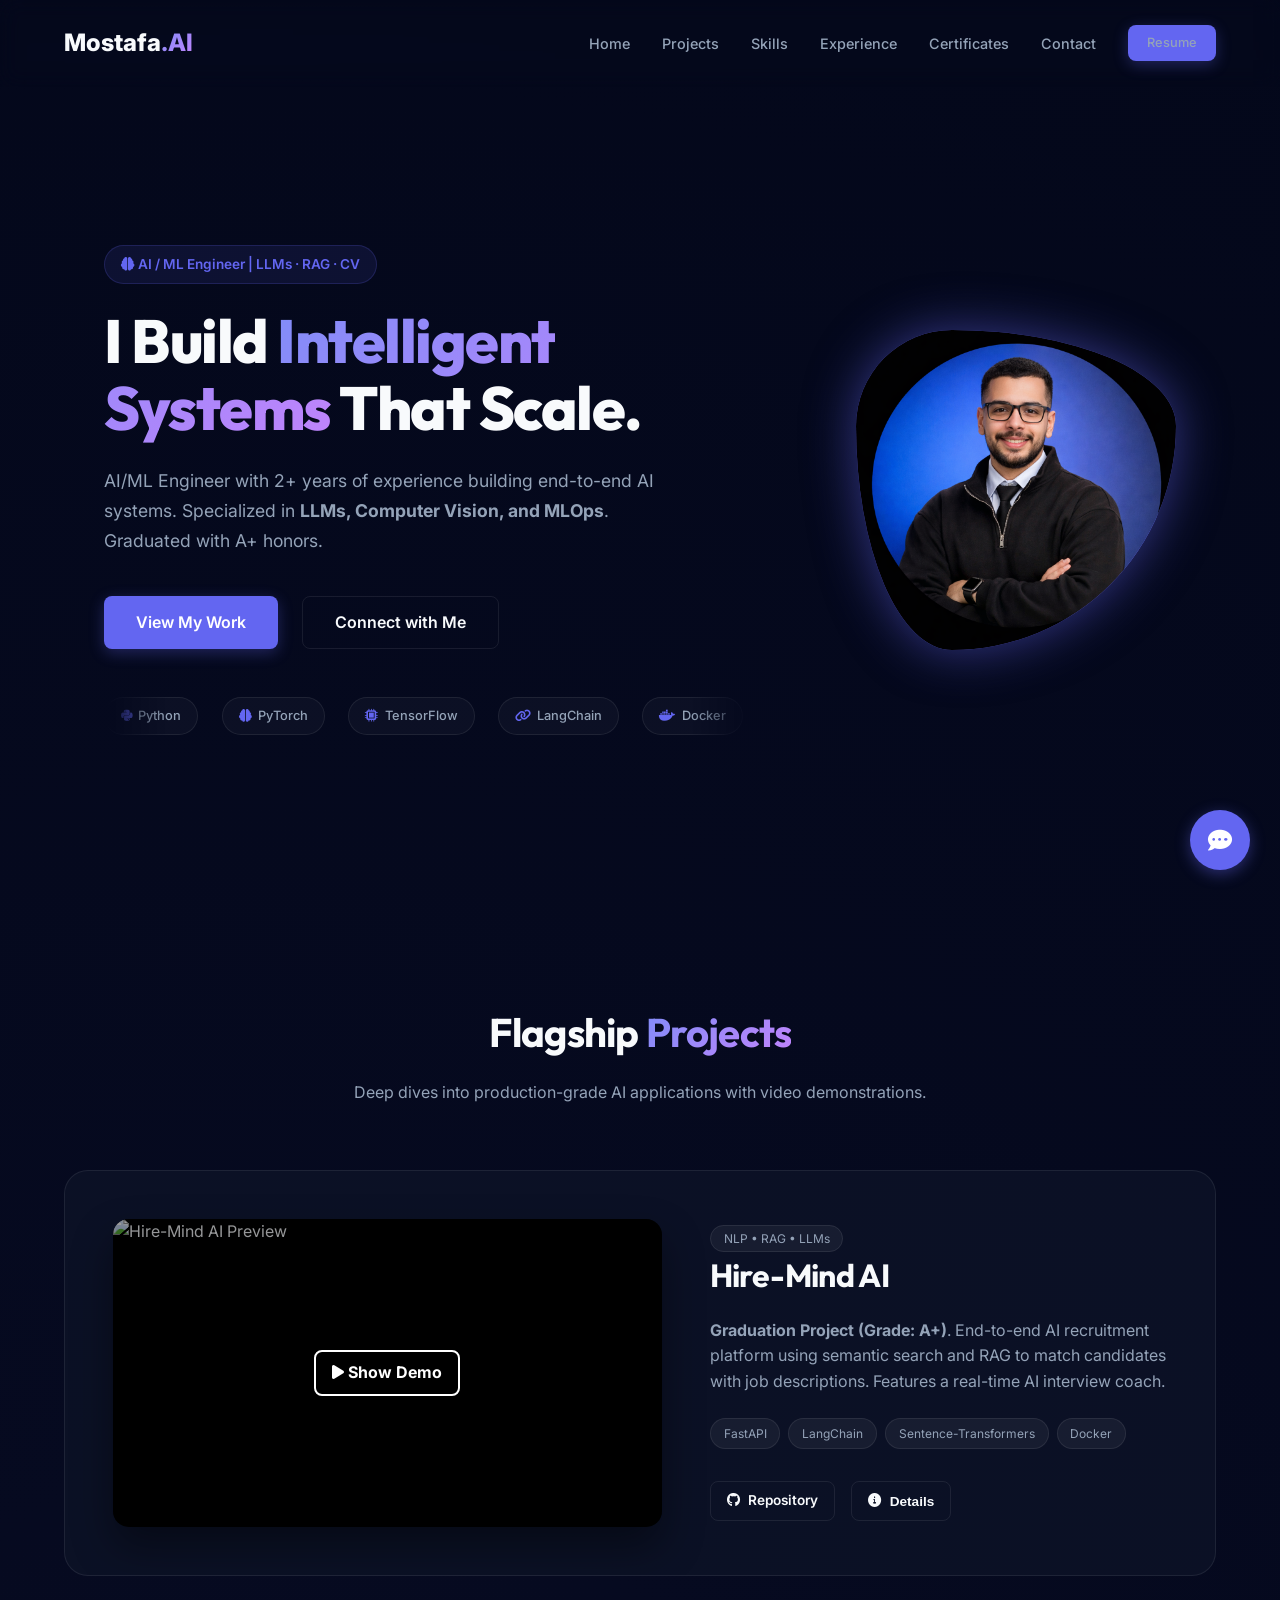
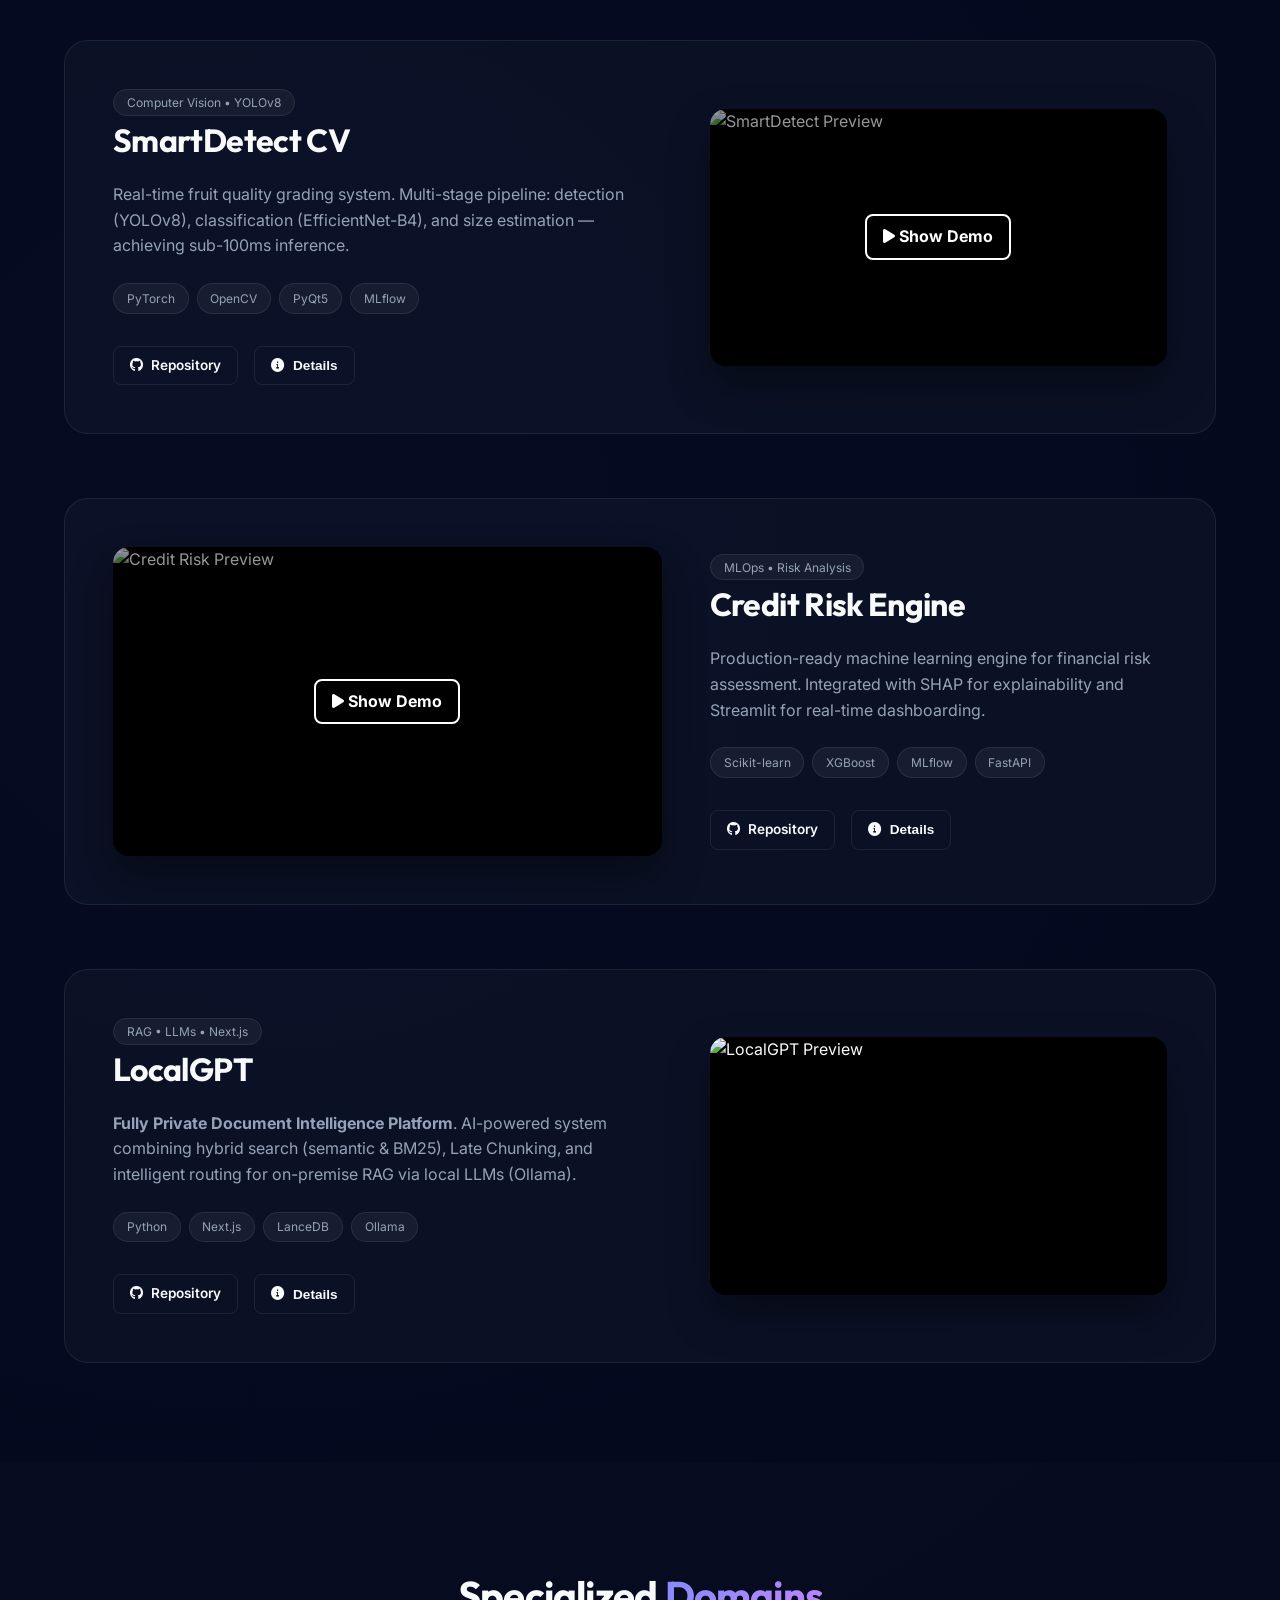
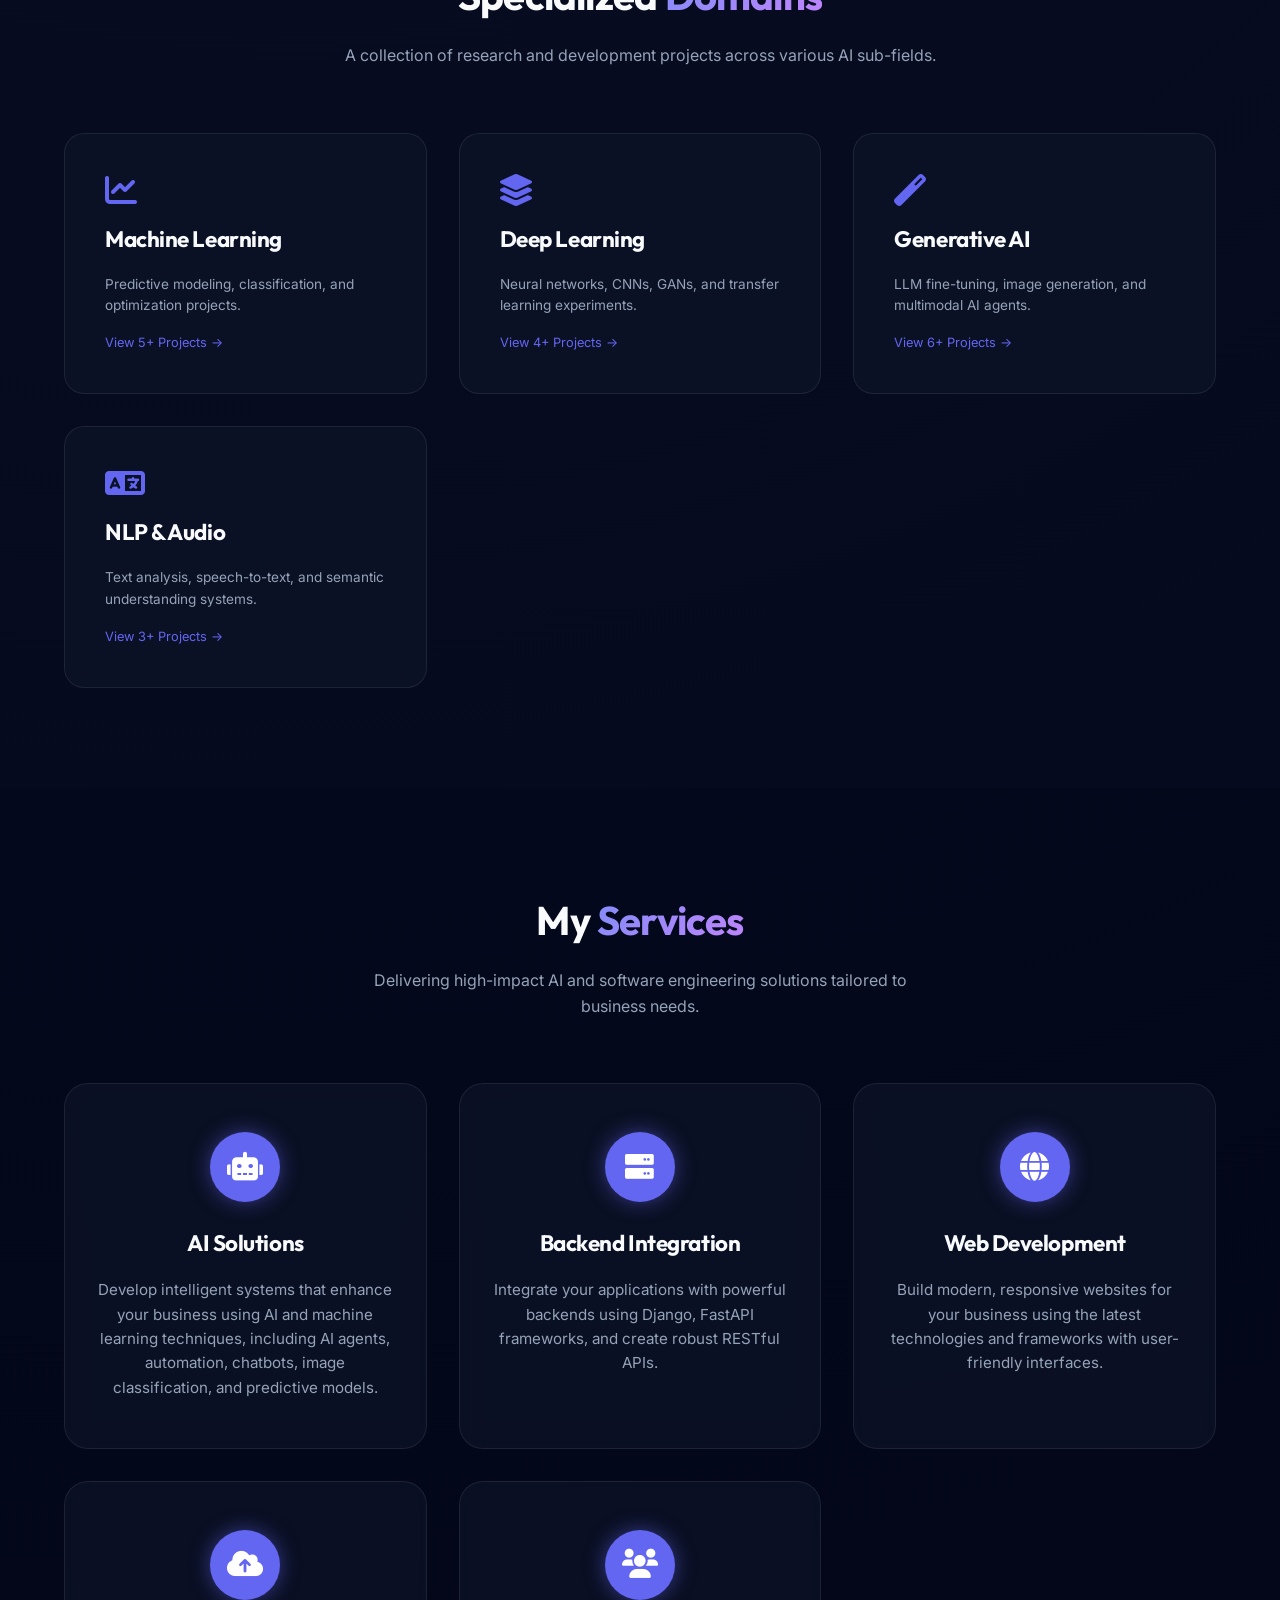
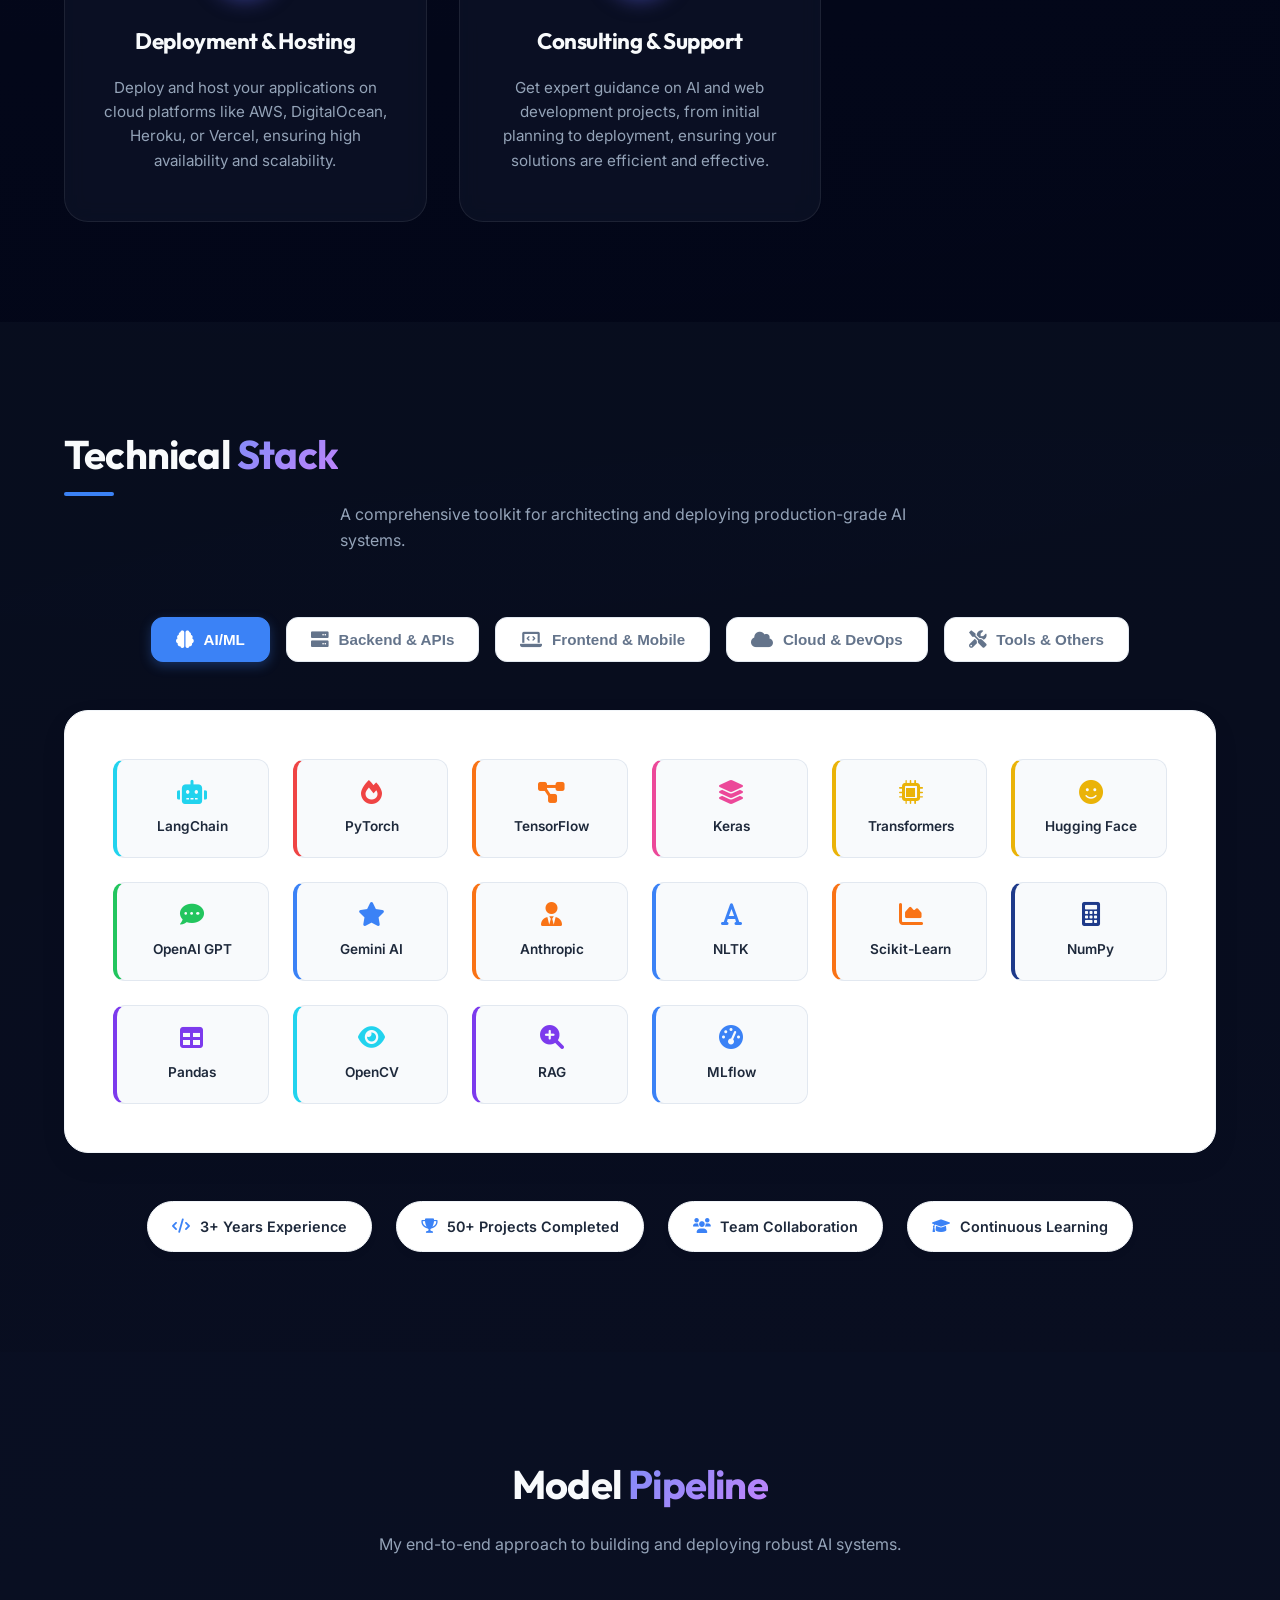
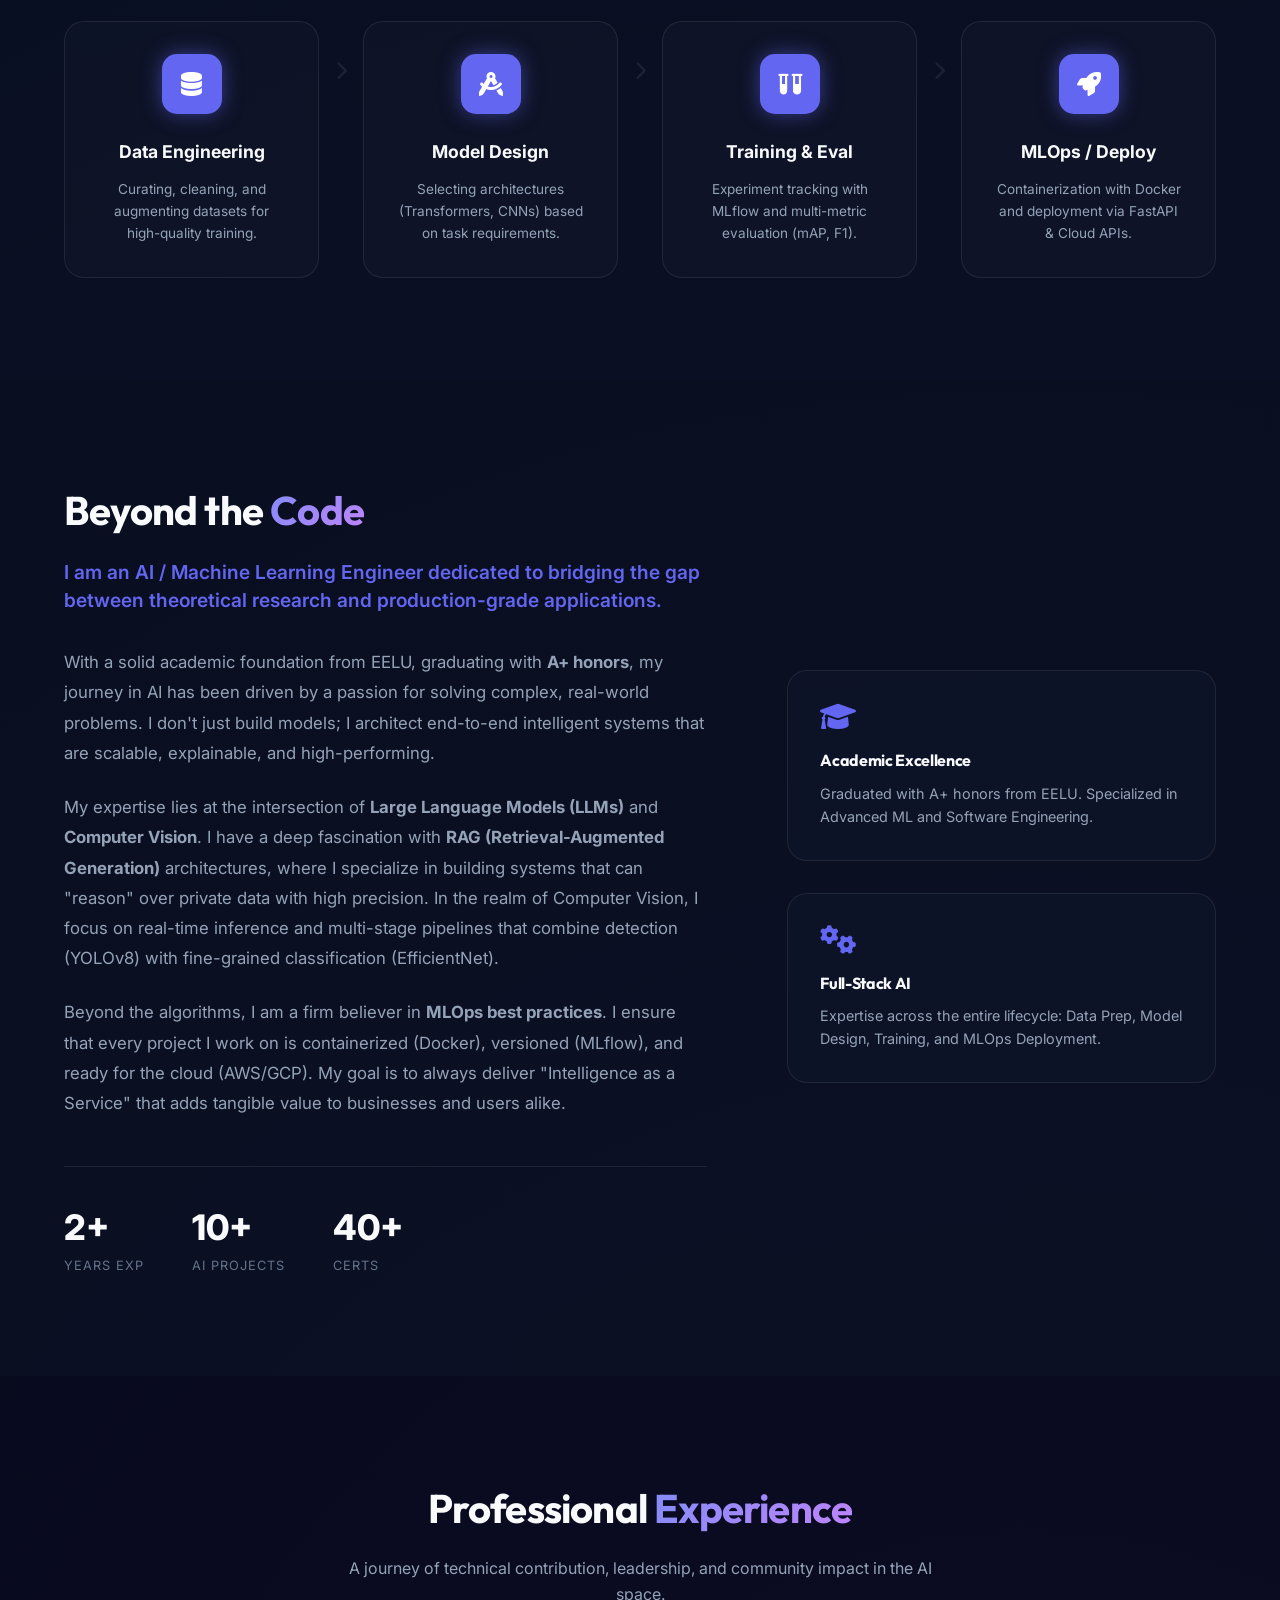
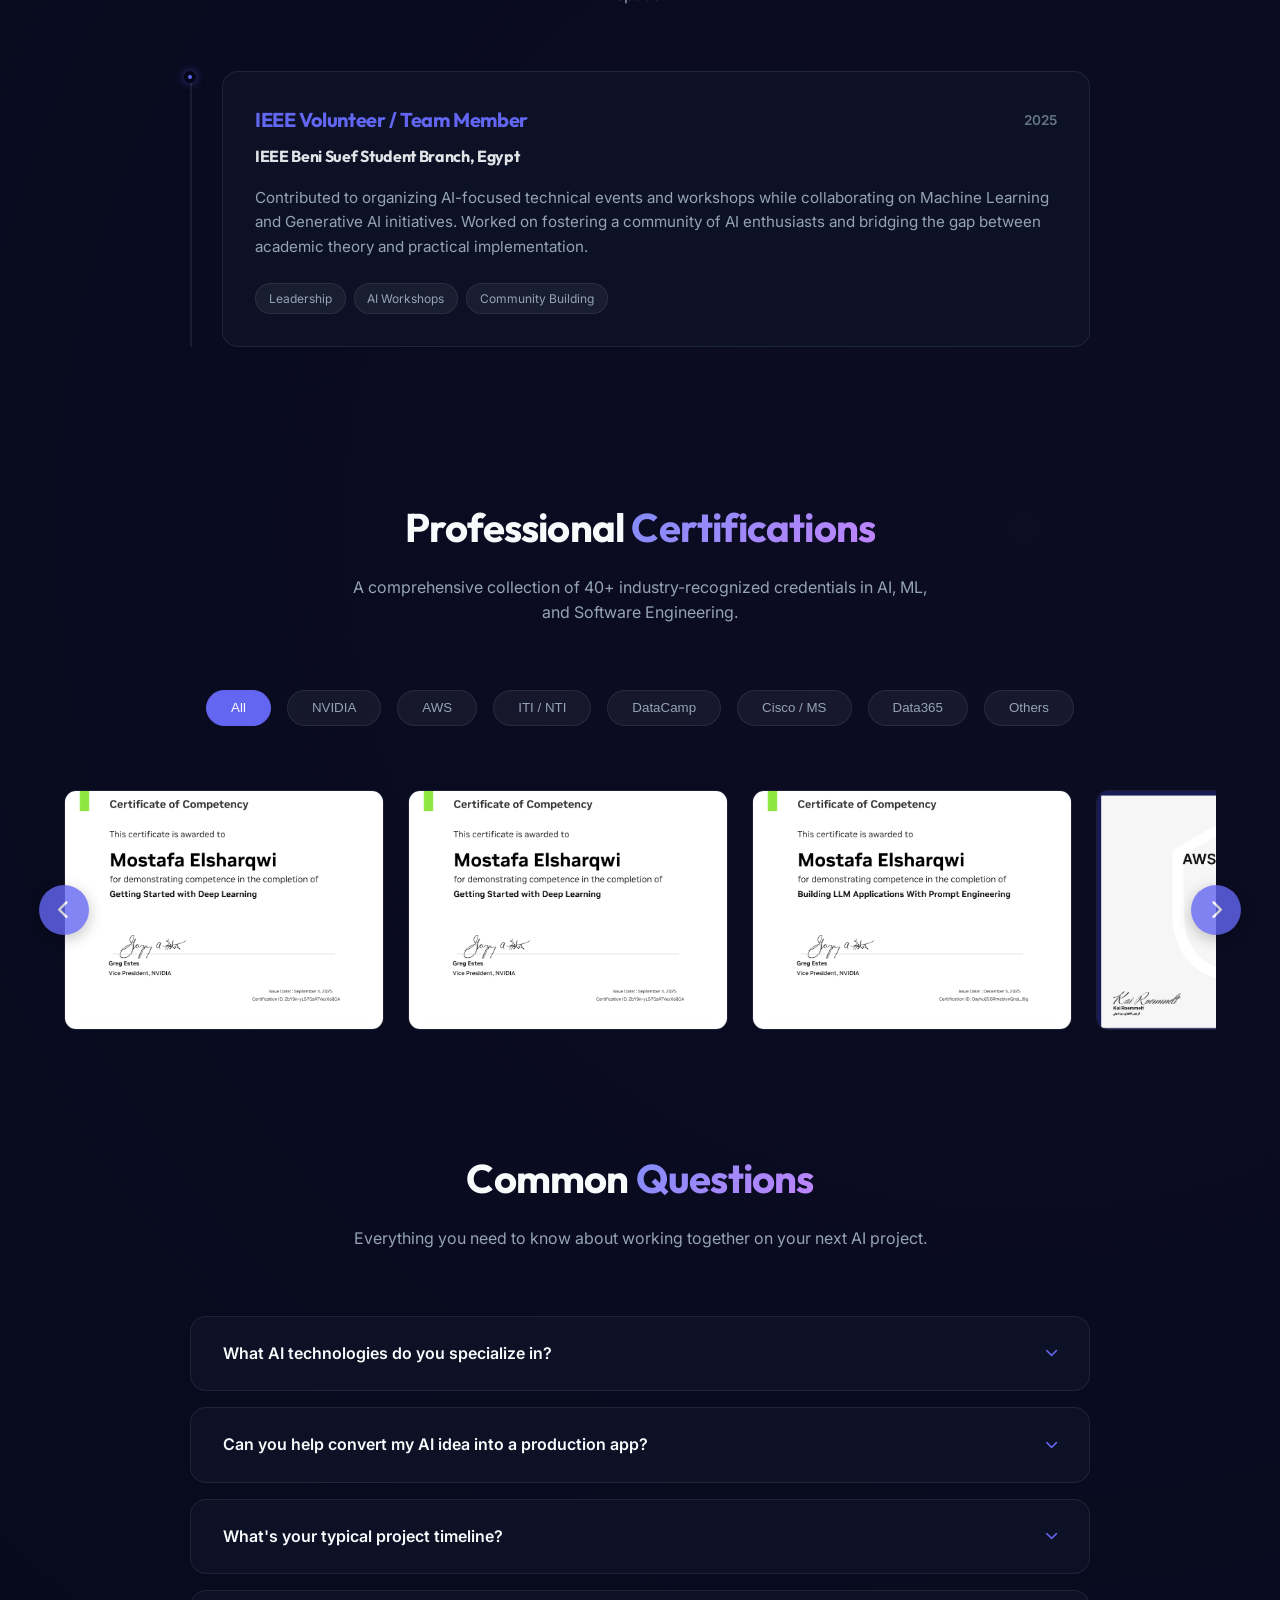
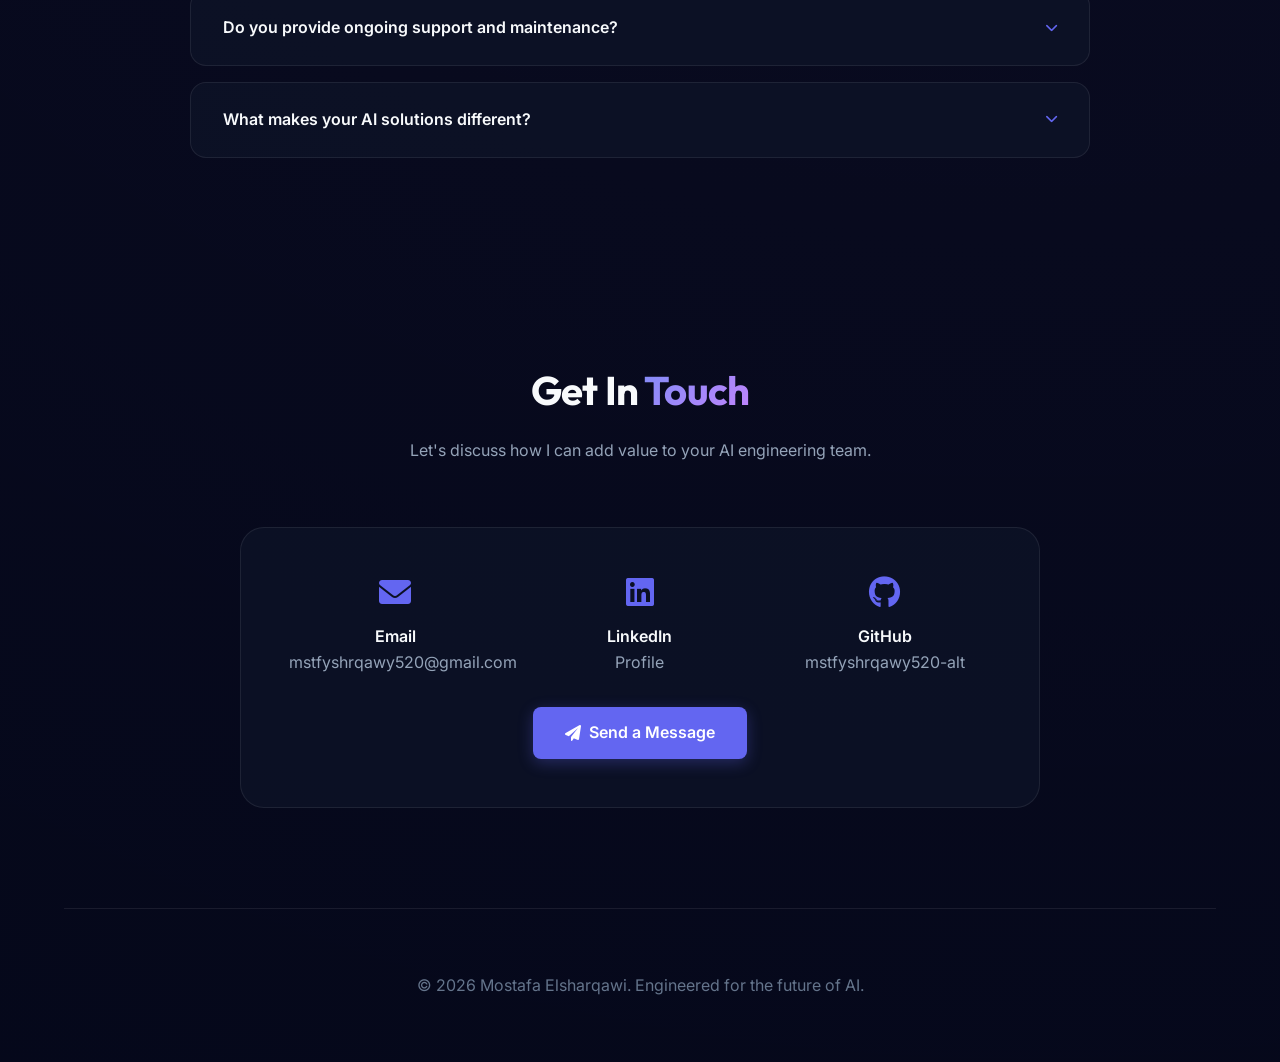
==== index.html @ b6f05a7a "feat: add LocalGPT to Flagship Projects" ====
<!DOCTYPE html>
<html lang="en">

<head>
  <meta charset="UTF-8">
  <meta name="viewport" content="width=device-width, initial-scale=1.0">
  <title>Mostafa Elsharqawi | AI & ML Engineer | LLMs · RAG · CV</title>
  <meta name="description" content="Portfolio of Mostafa Elsharqawi - A+ Honors AI/ML Engineer specializing in production-grade LLMs, RAG pipelines, Computer Vision, and MLOps.">
  <meta name="keywords" content="AI Engineer, ML Engineer, LLM, RAG, Computer Vision, MLOps, Mostafa Elsharqawi, Hire-Mind AI, SmartDetect">
  
  <!-- Open Graph / Social Media -->
  <meta property="og:type" content="website">
  <meta property="og:title" content="Mostafa Elsharqawi | AI & ML Engineering Portfolio">
  <meta property="og:description" content="Architecting Intelligent Systems that Scale. Explore projects in LLMs, Computer Vision, and MLOps.">
  <meta property="og:image" content="assets/profile.png">
  
  <link rel="stylesheet" href="style.css">
  <link rel="stylesheet" href="https://cdnjs.cloudflare.com/ajax/libs/font-awesome/6.0.0/css/all.min.css">
</head>

<body>

  <nav>
    <div class="container nav-inner">
      <a href="#" class="logo">Mostafa<span class="accent-text">.AI</span></a>
      <div class="nav-links">
        <a href="#hero">Home</a>
        <a href="#projects">Projects</a>
        <a href="#skills">Skills</a>
        <a href="#experience">Experience</a>
        <a href="#certificates">Certificates</a>
        <a href="#contact">Contact</a>
        <a href="assets/files/Mostafa_Ali_CV%20.pdf.pdf" class="btn btn-primary"
          style="padding: 0.5rem 1.2rem; font-size: 0.8rem;" download>Resume</a>
      </div>
    </div>
  </nav>

  <header id="hero" class="hero">
    <div class="container hero-content reveal">
      <div class="hero-text">
        <span class="hero-tag"><i class="fas fa-brain"></i> AI / ML Engineer | LLMs · RAG · CV</span>
        <h1>I Build <span class="accent-text">Intelligent Systems</span> That Scale.</h1>
        <p>AI/ML Engineer with 2+ years of experience building end-to-end AI systems. Specialized in <strong>LLMs,
            Computer Vision, and MLOps</strong>. Graduated with A+ honors.</p>
        <div class="hero-btns">
          <a href="#projects" class="btn btn-primary">View My Work</a>
          <a href="#contact" class="btn btn-outline">Connect with Me</a>
        </div>
        
        <!-- High-Speed Tech Marquee -->
        <div class="tech-marquee-container" style="margin-top: 3rem; overflow: hidden; white-space: nowrap; width: 100%; mask-image: linear-gradient(to right, transparent, black 10%, black 90%, transparent);">
          <div class="tech-marquee" style="display: inline-block; animation: marquee 30s linear infinite;">
            <span class="marquee-item"><i class="fab fa-python"></i> Python</span>
            <span class="marquee-item"><i class="fas fa-brain"></i> PyTorch</span>
            <span class="marquee-item"><i class="fas fa-microchip"></i> TensorFlow</span>
            <span class="marquee-item"><i class="fas fa-link"></i> LangChain</span>
            <span class="marquee-item"><i class="fab fa-docker"></i> Docker</span>
            <span class="marquee-item"><i class="fab fa-aws"></i> AWS</span>
            <span class="marquee-item"><i class="fas fa-database"></i> ChromaDB</span>
            <span class="marquee-item"><i class="fas fa-eye"></i> YOLOv8</span>
            <span class="marquee-item"><i class="fas fa-flask"></i> MLflow</span>
            <span class="marquee-item"><i class="fas fa-project-diagram"></i> CrewAI</span>
            <!-- Duplicate for seamless loop -->
            <span class="marquee-item"><i class="fab fa-python"></i> Python</span>
            <span class="marquee-item"><i class="fas fa-brain"></i> PyTorch</span>
            <span class="marquee-item"><i class="fas fa-microchip"></i> TensorFlow</span>
            <span class="marquee-item"><i class="fas fa-link"></i> LangChain</span>
            <span class="marquee-item"><i class="fab fa-docker"></i> Docker</span>
          </div>
        </div>
      </div>
      <div class="hero-image" style="position: relative; display: flex; justify-content: center;">
        <div
          style="width: 320px; height: 320px; border-radius: 30% 70% 70% 30% / 30% 30% 70% 70%; background: var(--accent); overflow: hidden; box-shadow: 0 0 50px var(--accent-glow); animation: blob 8s infinite alternate;">
          <img src="assets/profile.png" alt="Mostafa Elsharqawi" style="width: 100%; height: 100%; object-fit: cover;">
        </div>
      </div>

    </div>
  </header>

  <section id="projects" class="section">
    <div class="container">
      <div class="section-header reveal">
        <h2 class="section-title">Flagship <span class="accent-text">Projects</span></h2>
        <p class="section-subtitle">Deep dives into production-grade AI applications with video demonstrations.</p>
      </div>

      <div class="projects-grid">
        <!-- Project 1: HireMind -->
        <div class="project-card reveal">
          <div class="project-visual" data-youtube="yZBaR8Yy4VU">
            <img src="https://img.youtube.com/vi/yZBaR8Yy4VU/maxresdefault.jpg" alt="Hire-Mind AI Preview" style="width: 100%; height: 100%; object-fit: cover;">
            <div class="cert-overlay"
              style="opacity: 1; background: rgba(0,0,0,0.4); display: flex; align-items: center; justify-content: center; pointer-events: none;">
              <span
                style="color: white; font-weight: bold; border: 2px solid white; padding: 0.5rem 1rem; border-radius: 8px;"><i
                  class="fas fa-play"></i> Show Demo</span>
            </div>
          </div>
          <div class="project-info">
            <span class="tag">NLP • RAG • LLMs</span>
            <h3>Hire-Mind AI</h3>
            <p><strong>Graduation Project (Grade: A+)</strong>. End-to-end AI recruitment platform using semantic search
              and RAG to match candidates with job descriptions. Features a real-time AI interview coach.</p>
            <div class="project-tags">
              <span class="tag">FastAPI</span>
              <span class="tag">LangChain</span>
              <span class="tag">Sentence-Transformers</span>
              <span class="tag">Docker</span>
            </div>
            <div style="display: flex; gap: 1rem;">
              <a href="https://github.com/mstfyshrqawy520-alt/HireMind-AI-Recruitment-System" target="_blank"
                class="btn btn-outline" style="padding: 0.5rem 1rem; font-size: 0.85rem;"><i class="fab fa-github"></i>
                Repository</a>
              <button class="btn btn-outline project-more-btn" data-project="hiremind"
                style="padding: 0.5rem 1rem; font-size: 0.85rem;"><i class="fas fa-info-circle"></i> Details</button>
            </div>
          </div>
        </div>

        <!-- Project 2: SmartDetect -->
        <div class="project-card reveal">
          <div class="project-info">
            <span class="tag">Computer Vision • YOLOv8</span>
            <h3>SmartDetect CV</h3>
            <p>Real-time fruit quality grading system. Multi-stage pipeline: detection (YOLOv8), classification
              (EfficientNet-B4), and size estimation — achieving sub-100ms inference.</p>
            <div class="project-tags">
              <span class="tag">PyTorch</span>
              <span class="tag">OpenCV</span>
              <span class="tag">PyQt5</span>
              <span class="tag">MLflow</span>
            </div>
            <div style="display: flex; gap: 1rem;">
              <a href="https://github.com/mstfyshrqawy520-alt/FruitGuard-System" target="_blank" class="btn btn-outline"
                style="padding: 0.5rem 1rem; font-size: 0.85rem;"><i class="fab fa-github"></i> Repository</a>
              <button class="btn btn-outline project-more-btn" data-project="smartdetect"
                style="padding: 0.5rem 1rem; font-size: 0.85rem;"><i class="fas fa-info-circle"></i> Details</button>
            </div>
          </div>
          <div class="project-visual" data-youtube="Zr3kXgQ0_SE">
            <img src="https://img.youtube.com/vi/Zr3kXgQ0_SE/maxresdefault.jpg" alt="SmartDetect Preview" style="width: 100%; height: 100%; object-fit: cover;">
            <div class="cert-overlay"
              style="opacity: 1; background: rgba(0,0,0,0.4); display: flex; align-items: center; justify-content: center; pointer-events: none;">
              <span
                style="color: white; font-weight: bold; border: 2px solid white; padding: 0.5rem 1rem; border-radius: 8px;"><i
                  class="fas fa-play"></i> Show Demo</span>
            </div>
          </div>
        </div>

        <!-- Project 3: Credit Risk Engine -->
        <div class="project-card reveal">
          <div class="project-visual" data-youtube="rSownqrHnDQ">
            <img src="https://img.youtube.com/vi/rSownqrHnDQ/maxresdefault.jpg" alt="Credit Risk Preview" style="width: 100%; height: 100%; object-fit: cover;">
            <div class="cert-overlay"
              style="opacity: 1; background: rgba(0,0,0,0.4); display: flex; align-items: center; justify-content: center; pointer-events: none;">
              <span
                style="color: white; font-weight: bold; border: 2px solid white; padding: 0.5rem 1rem; border-radius: 8px;"><i
                  class="fas fa-play"></i> Show Demo</span>
            </div>
          </div>
          <div class="project-info">
            <span class="tag">MLOps • Risk Analysis</span>
            <h3>Credit Risk Engine</h3>
            <p>Production-ready machine learning engine for financial risk assessment. Integrated with SHAP for
              explainability and Streamlit for real-time dashboarding.</p>
            <div class="project-tags">
              <span class="tag">Scikit-learn</span>
              <span class="tag">XGBoost</span>
              <span class="tag">MLflow</span>
              <span class="tag">FastAPI</span>
            </div>
            <div style="display: flex; gap: 1rem;">
              <a href="https://github.com/mstfyshrqawy520-alt/credit-risk-engine-main-ML-" target="_blank"
                class="btn btn-outline" style="padding: 0.5rem 1rem; font-size: 0.85rem;"><i class="fab fa-github"></i>
                Repository</a>
              <button class="btn btn-outline project-more-btn" data-project="creditrisk"
                style="padding: 0.5rem 1rem; font-size: 0.85rem;"><i class="fas fa-info-circle"></i> Details</button>
            </div>
          </div>
        </div>

        <!-- Project 4: LocalGPT -->
        <div class="project-card reveal">
          <div class="project-info">
            <span class="tag">RAG • LLMs • Next.js</span>
            <h3>LocalGPT</h3>
            <p><strong>Fully Private Document Intelligence Platform</strong>. AI-powered system combining hybrid search (semantic & BM25), Late Chunking, and intelligent routing for on-premise RAG via local LLMs (Ollama).</p>
            <div class="project-tags">
              <span class="tag">Python</span>
              <span class="tag">Next.js</span>
              <span class="tag">LanceDB</span>
              <span class="tag">Ollama</span>
            </div>
            <div style="display: flex; gap: 1rem;">
              <a href="https://github.com/mstfyshrqawy520-alt/LocalGPT" target="_blank"
                class="btn btn-outline" style="padding: 0.5rem 1rem; font-size: 0.85rem;"><i class="fab fa-github"></i>
                Repository</a>
              <button class="btn btn-outline project-more-btn" data-project="localgpt"
                style="padding: 0.5rem 1rem; font-size: 0.85rem;"><i class="fas fa-info-circle"></i> Details</button>
            </div>
          </div>
          <div class="project-visual">
            <img src="https://images.unsplash.com/photo-1677442136019-21780ecad995?q=80&w=1000&auto=format&fit=crop" alt="LocalGPT Preview" style="width: 100%; height: 100%; object-fit: cover;">
          </div>
        </div>
      </div>
    </div>
  </section>

  <section class="section" style="background: rgba(15, 23, 42, 0.2);">
    <div class="container">
      <div class="section-header reveal">
        <h2 class="section-title">Specialized <span class="accent-text">Domains</span></h2>
        <p class="section-subtitle">A collection of research and development projects across various AI sub-fields.</p>
      </div>

      <div class="skills-container">
        <a href="machine-learning.html" class="skill-box reveal" style="text-decoration: none; color: inherit;">
          <i class="fas fa-chart-line" style="font-size: 2rem; color: var(--accent); margin-bottom: 1rem;"></i>
          <h4>Machine Learning</h4>
          <p style="font-size: 0.85rem; color: var(--text-secondary);">Predictive modeling, classification, and
            optimization projects.</p>
          <span style="display: inline-block; margin-top: 1rem; font-size: 0.8rem; color: var(--accent);">View 5+
            Projects →</span>
        </a>
        <a href="deep-learning.html" class="skill-box reveal" style="text-decoration: none; color: inherit;">
          <i class="fas fa-layer-group" style="font-size: 2rem; color: var(--accent); margin-bottom: 1rem;"></i>
          <h4>Deep Learning</h4>
          <p style="font-size: 0.85rem; color: var(--text-secondary);">Neural networks, CNNs, GANs, and transfer
            learning experiments.</p>
          <span style="display: inline-block; margin-top: 1rem; font-size: 0.8rem; color: var(--accent);">View 4+
            Projects →</span>
        </a>
        <a href="generative-ai.html" class="skill-box reveal" style="text-decoration: none; color: inherit;">
          <i class="fas fa-magic" style="font-size: 2rem; color: var(--accent); margin-bottom: 1rem;"></i>
          <h4>Generative AI</h4>
          <p style="font-size: 0.85rem; color: var(--text-secondary);">LLM fine-tuning, image generation, and multimodal
            AI agents.</p>
          <span style="display: inline-block; margin-top: 1rem; font-size: 0.8rem; color: var(--accent);">View 6+
            Projects →</span>
        </a>
        <a href="nlp.html" class="skill-box reveal" style="text-decoration: none; color: inherit;">
          <i class="fas fa-language" style="font-size: 2rem; color: var(--accent); margin-bottom: 1rem;"></i>
          <h4>NLP & Audio</h4>
          <p style="font-size: 0.85rem; color: var(--text-secondary);">Text analysis, speech-to-text, and semantic
            understanding systems.</p>
          <span style="display: inline-block; margin-top: 1rem; font-size: 0.8rem; color: var(--accent);">View 3+
            Projects →</span>
        </a>
      </div>
    </div>
  </section>

  <section id="services" class="section">
    <div class="container">
      <div class="section-header reveal">
        <h2 class="section-title">My <span class="accent-text">Services</span></h2>
        <p class="section-subtitle">Delivering high-impact AI and software engineering solutions tailored to business needs.</p>
      </div>

      <div class="services-grid">
        <div class="service-card reveal">
          <div class="service-icon"><i class="fas fa-robot"></i></div>
          <h4>AI Solutions</h4>
          <p>Develop intelligent systems that enhance your business using AI and machine learning techniques, including AI agents, automation, chatbots, image classification, and predictive models.</p>
        </div>

        <div class="service-card reveal">
          <div class="service-icon"><i class="fas fa-server"></i></div>
          <h4>Backend Integration</h4>
          <p>Integrate your applications with powerful backends using Django, FastAPI frameworks, and create robust RESTful APIs.</p>
        </div>

        <div class="service-card reveal">
          <div class="service-icon"><i class="fas fa-globe"></i></div>
          <h4>Web Development</h4>
          <p>Build modern, responsive websites for your business using the latest technologies and frameworks with user-friendly interfaces.</p>
        </div>

        <div class="service-card reveal">
          <div class="service-icon"><i class="fas fa-cloud-upload-alt"></i></div>
          <h4>Deployment & Hosting</h4>
          <p>Deploy and host your applications on cloud platforms like AWS, DigitalOcean, Heroku, or Vercel, ensuring high availability and scalability.</p>
        </div>

        <div class="service-card reveal">
          <div class="service-icon"><i class="fas fa-users"></i></div>
          <h4>Consulting & Support</h4>
          <p>Get expert guidance on AI and web development projects, from initial planning to deployment, ensuring your solutions are efficient and effective.</p>
        </div>
      </div>
    </div>
  </section>

  <section id="skills" class="section" style="background: rgba(15, 23, 42, 0.4);">
    <div class="container">
      <div class="section-header reveal">
        <h2 class="section-title">Technical <span class="accent-text">Stack</span></h2>
        <p class="section-subtitle">A comprehensive toolkit for architecting and deploying production-grade AI systems.</p>
      </div>

      <!-- Skills Navigation Tabs -->
      <div class="skills-tabs reveal">
        <button class="tab-btn active" data-category="ai-ml">
          <i class="fas fa-brain"></i> AI/ML
        </button>
        <button class="tab-btn" data-category="backend">
          <i class="fas fa-server"></i> Backend & APIs
        </button>
        <button class="tab-btn" data-category="frontend">
          <i class="fas fa-laptop-code"></i> Frontend & Mobile
        </button>
        <button class="tab-btn" data-category="cloud">
          <i class="fas fa-cloud"></i> Cloud & DevOps
        </button>
        <button class="tab-btn" data-category="tools">
          <i class="fas fa-tools"></i> Tools & Others
        </button>
      </div>

      <!-- Skills Display Area -->
      <div class="skills-display-card reveal">
        <!-- AI/ML Category -->
        <div class="skills-category active" id="ai-ml">
          <div class="skill-grid">
            <div class="skill-card-small" style="--card-color: #22d3ee;">
              <i class="fas fa-robot"></i> <span>LangChain</span>
            </div>
            <div class="skill-card-small" style="--card-color: #ef4444;">
              <i class="fas fa-fire"></i> <span>PyTorch</span>
            </div>
            <div class="skill-card-small" style="--card-color: #f97316;">
              <i class="fas fa-project-diagram"></i> <span>TensorFlow</span>
            </div>
            <div class="skill-card-small" style="--card-color: #ec4899;">
              <i class="fas fa-layer-group"></i> <span>Keras</span>
            </div>
            <div class="skill-card-small" style="--card-color: #eab308;">
              <i class="fas fa-microchip"></i> <span>Transformers</span>
            </div>
            <div class="skill-card-small" style="--card-color: #eab308;">
              <i class="fas fa-smile"></i> <span>Hugging Face</span>
            </div>
            <div class="skill-card-small" style="--card-color: #22c55e;">
              <i class="fas fa-comment-dots"></i> <span>OpenAI GPT</span>
            </div>
            <div class="skill-card-small" style="--card-color: #3b82f6;">
              <i class="fas fa-star"></i> <span>Gemini AI</span>
            </div>
            <div class="skill-card-small" style="--card-color: #f97316;">
              <i class="fas fa-user-tie"></i> <span>Anthropic</span>
            </div>
            <div class="skill-card-small" style="--card-color: #3b82f6;">
              <i class="fas fa-font"></i> <span>NLTK</span>
            </div>
            <div class="skill-card-small" style="--card-color: #f97316;">
              <i class="fas fa-chart-area"></i> <span>Scikit-Learn</span>
            </div>
            <div class="skill-card-small" style="--card-color: #1e3a8a;">
              <i class="fas fa-calculator"></i> <span>NumPy</span>
            </div>
            <div class="skill-card-small" style="--card-color: #7c3aed;">
              <i class="fas fa-table"></i> <span>Pandas</span>
            </div>
            <div class="skill-card-small" style="--card-color: #22d3ee;">
              <i class="fas fa-eye"></i> <span>OpenCV</span>
            </div>
            <div class="skill-card-small" style="--card-color: #7c3aed;">
              <i class="fas fa-search-plus"></i> <span>RAG</span>
            </div>
            <div class="skill-card-small" style="--card-color: #3b82f6;">
              <i class="fas fa-tachometer-alt"></i> <span>MLflow</span>
            </div>
          </div>
        </div>

        <!-- Backend Category -->
        <div class="skills-category" id="backend">
          <div class="skill-grid">
            <div class="skill-card-small" style="--card-color: #10b981;">
              <i class="fab fa-python"></i> <span>Django</span>
            </div>
            <div class="skill-card-small" style="--card-color: #ef4444;">
              <i class="fas fa-code"></i> <span>Django REST</span>
            </div>
            <div class="skill-card-small" style="--card-color: #065f46;">
              <i class="fas fa-network-wired"></i> <span>Django Channels</span>
            </div>
            <div class="skill-card-small" style="--card-color: #14b8a6;">
              <i class="fas fa-bolt"></i> <span>FastAPI</span>
            </div>
            <div class="skill-card-small" style="--card-color: #000000;">
              <i class="fas fa-vial"></i> <span>Flask</span>
            </div>
            <div class="skill-card-small" style="--card-color: #22c55e;">
              <i class="fab fa-node-js"></i> <span>Node.js</span>
            </div>
            <div class="skill-card-small" style="--card-color: #f97316;">
              <i class="fas fa-cloud-upload-alt"></i> <span>REST APIs</span>
            </div>
            <div class="skill-card-small" style="--card-color: #3b82f6;">
              <i class="fas fa-database"></i> <span>PostgreSQL</span>
            </div>
            <div class="skill-card-small" style="--card-color: #3b82f6;">
              <i class="fas fa-database"></i> <span>MySQL</span>
            </div>
            <div class="skill-card-small" style="--card-color: #3b82f6;">
              <i class="fas fa-database"></i> <span>SQLite</span>
            </div>
            <div class="skill-card-small" style="--card-color: #10b981;">
              <i class="fas fa-leaf"></i> <span>MongoDB</span>
            </div>
            <div class="skill-card-small" style="--card-color: #ef4444;">
              <i class="fas fa-memory"></i> <span>Redis</span>
            </div>
            <div class="skill-card-small" style="--card-color: #7c3aed;">
              <i class="fas fa-cube"></i> <span>ChromaDB</span>
            </div>
          </div>
        </div>

        <!-- Frontend Category -->
        <div class="skills-category" id="frontend">
          <div class="skill-grid">
            <div class="skill-card-small" style="--card-color: #22d3ee;">
              <i class="fab fa-react"></i> <span>React.js</span>
            </div>
            <div class="skill-card-small" style="--card-color: #eab308;">
              <i class="fab fa-js"></i> <span>JavaScript</span>
            </div>
            <div class="skill-card-small" style="--card-color: #3b82f6;">
              <i class="fas fa-code"></i> <span>TypeScript</span>
            </div>
            <div class="skill-card-small" style="--card-color: #f97316;">
              <i class="fab fa-html5"></i> <span>HTML5</span>
            </div>
            <div class="skill-card-small" style="--card-color: #3b82f6;">
              <i class="fab fa-css3-alt"></i> <span>CSS3</span>
            </div>
            <div class="skill-card-small" style="--card-color: #22d3ee;">
              <i class="fas fa-palette"></i> <span>Tailwind CSS</span>
            </div>
            <div class="skill-card-small" style="--card-color: #7c3aed;">
              <i class="fab fa-bootstrap"></i> <span>Bootstrap</span>
            </div>
            <div class="skill-card-small" style="--card-color: #22d3ee;">
              <i class="fas fa-th-large"></i> <span>Material UI</span>
            </div>
            <div class="skill-card-small" style="--card-color: #7c3aed;">
              <i class="fas fa-mobile-alt"></i> <span>Kotlin</span>
            </div>
            <div class="skill-card-small" style="--card-color: #f97316;">
              <i class="fab fa-java"></i> <span>Java</span>
            </div>
            <div class="skill-card-small" style="--card-color: #3b82f6;">
              <i class="fas fa-file-code"></i> <span>C++</span>
            </div>
          </div>
        </div>

        <!-- Cloud Category -->
        <div class="skills-category" id="cloud">
          <div class="skill-grid">
            <div class="skill-card-small" style="--card-color: #f97316;">
              <i class="fas fa-hdd"></i> <span>AWS S3</span>
            </div>
            <div class="skill-card-small" style="--card-color: #f97316;">
              <i class="fas fa-server"></i> <span>AWS EC2</span>
            </div>
            <div class="skill-card-small" style="--card-color: #f97316;">
              <i class="fas fa-bolt"></i> <span>AWS Lambda</span>
            </div>
            <div class="skill-card-small" style="--card-color: #f97316;">
              <i class="fas fa-database"></i> <span>AWS RDS</span>
            </div>
            <div class="skill-card-small" style="--card-color: #3b82f6;">
              <i class="fab fa-google"></i> <span>Google Cloud</span>
            </div>
            <div class="skill-card-small" style="--card-color: #3b82f6;">
              <i class="fab fa-digital-ocean"></i> <span>Digital Ocean</span>
            </div>
            <div class="skill-card-small" style="--card-color: #7c3aed;">
              <i class="fas fa-cloud"></i> <span>Heroku</span>
            </div>
            <div class="skill-card-small" style="--card-color: #22d3ee;">
              <i class="fab fa-docker"></i> <span>Docker</span>
            </div>
            <div class="skill-card-small" style="--card-color: #3b82f6;">
              <i class="fas fa-dharmachakra"></i> <span>Kubernetes</span>
            </div>
            <div class="skill-card-small" style="--card-color: #f97316;">
              <i class="fab fa-git-alt"></i> <span>Git</span>
            </div>
            <div class="skill-card-small" style="--card-color: #000000;">
              <i class="fab fa-github"></i> <span>GitHub</span>
            </div>
            <div class="skill-card-small" style="--card-color: #f97316;">
              <i class="fab fa-ubuntu"></i> <span>Linux Ubuntu</span>
            </div>
            <div class="skill-card-small" style="--card-color: #eab308;">
              <i class="fas fa-sync-alt"></i> <span>CI/CD</span>
            </div>
          </div>
        </div>

        <!-- Tools Category -->
        <div class="skills-category" id="tools">
          <div class="skill-grid">
            <div class="skill-card-small" style="--card-color: #3b82f6;">
              <i class="fab fa-python"></i> <span>Python</span>
            </div>
            <div class="skill-card-small" style="--card-color: #3b82f6;">
              <i class="fab fa-jira"></i> <span>Jira</span>
            </div>
            <div class="skill-card-small" style="--card-color: #22c55e;">
              <i class="fas fa-project-diagram"></i> <span>Agile</span>
            </div>
            <div class="skill-card-small" style="--card-color: #64748b;">
              <i class="fas fa-sitemap"></i> <span>OOP</span>
            </div>
            <div class="skill-card-small" style="--card-color: #22c55e;">
              <i class="fas fa-shield-alt"></i> <span>SOLID</span>
            </div>
            <div class="skill-card-small" style="--card-color: #3b82f6;">
              <i class="fas fa-network-wired"></i> <span>Data Structures</span>
            </div>
            <div class="skill-card-small" style="--card-color: #f97316;">
              <i class="fas fa-cogs"></i> <span>Algorithms</span>
            </div>
            <div class="skill-card-small" style="--card-color: #22c55e;">
              <i class="fas fa-satellite-dish"></i> <span>WebSocket</span>
            </div>
            <div class="skill-card-small" style="--card-color: #ec4899;">
              <i class="fas fa-tachometer-alt"></i> <span>Model Optimization</span>
            </div>
            <div class="skill-card-small" style="--card-color: #7c3aed;">
              <i class="fas fa-chart-bar"></i> <span>Data Visualization</span>
            </div>
            <div class="skill-card-small" style="--card-color: #f97316;">
              <i class="fas fa-sliders-h"></i> <span>Fine-tuning</span>
            </div>
            <div class="skill-card-small" style="--card-color: #ec4899;">
              <i class="fas fa-terminal"></i> <span>Prompt Engineering</span>
            </div>
          </div>
        </div>
      </div>

      <!-- Skills Summary Badges -->
      <div class="skills-badges reveal">
        <div class="badge-item">
          <i class="fas fa-code"></i> <span>3+ Years Experience</span>
        </div>
        <div class="badge-item">
          <i class="fas fa-trophy"></i> <span>50+ Projects Completed</span>
        </div>
        <div class="badge-item">
          <i class="fas fa-users"></i> <span>Team Collaboration</span>
        </div>
        <div class="badge-item">
          <i class="fas fa-graduation-cap"></i> <span>Continuous Learning</span>
        </div>
      </div>
    </div>
  </section>

  <!-- Model Pipeline Section -->
  <section id="pipeline" class="section" style="background: rgba(15, 23, 42, 0.5);">
    <div class="container">
      <div class="section-header reveal">
        <h2 class="section-title">Model <span class="accent-text">Pipeline</span></h2>
        <p class="section-subtitle">My end-to-end approach to building and deploying robust AI systems.</p>
      </div>

      <div class="pipeline-container reveal">
        <div class="pipeline-step">
          <div class="step-icon"><i class="fas fa-database"></i></div>
          <h5>Data Engineering</h5>
          <p>Curating, cleaning, and augmenting datasets for high-quality training.</p>
        </div>
        <div class="pipeline-arrow"><i class="fas fa-chevron-right"></i></div>
        <div class="pipeline-step">
          <div class="step-icon"><i class="fas fa-drafting-compass"></i></div>
          <h5>Model Design</h5>
          <p>Selecting architectures (Transformers, CNNs) based on task requirements.</p>
        </div>
        <div class="pipeline-arrow"><i class="fas fa-chevron-right"></i></div>
        <div class="pipeline-step">
          <div class="step-icon"><i class="fas fa-vials"></i></div>
          <h5>Training & Eval</h5>
          <p>Experiment tracking with MLflow and multi-metric evaluation (mAP, F1).</p>
        </div>
        <div class="pipeline-arrow"><i class="fas fa-chevron-right"></i></div>
        <div class="pipeline-step">
          <div class="step-icon"><i class="fas fa-rocket"></i></div>
          <h5>MLOps / Deploy</h5>
          <p>Containerization with Docker and deployment via FastAPI & Cloud APIs.</p>
        </div>
      </div>
    </div>
  </section>

  </section>

  <!-- About Section -->
  <section id="about" class="section" style="background: rgba(15, 23, 42, 0.4);">
    <div class="container">
      <div class="about-grid reveal">
        <div class="about-text">
          <h2 class="section-title">Beyond the <span class="accent-text">Code</span></h2>
          <p class="lead-text">I am an AI / Machine Learning Engineer dedicated to bridging the gap between theoretical
            research and production-grade applications.</p>
          <div class="bio-content">
            <p>With a solid academic foundation from EELU, graduating with <strong>A+ honors</strong>, my journey in AI
              has been driven by a passion for solving complex, real-world problems. I don't just build models; I
              architect end-to-end intelligent systems that are scalable, explainable, and high-performing.</p>

            <p>My expertise lies at the intersection of <strong>Large Language Models (LLMs)</strong> and
              <strong>Computer Vision</strong>. I have a deep fascination with <strong>RAG (Retrieval-Augmented
                Generation)</strong> architectures, where I specialize in building systems that can "reason" over
              private data with high precision. In the realm of Computer Vision, I focus on real-time inference and
              multi-stage pipelines that combine detection (YOLOv8) with fine-grained classification (EfficientNet).</p>

            <p>Beyond the algorithms, I am a firm believer in <strong>MLOps best practices</strong>. I ensure that every
              project I work on is containerized (Docker), versioned (MLflow), and ready for the cloud (AWS/GCP). My
              goal is to always deliver "Intelligence as a Service" that adds tangible value to businesses and users
              alike.</p>
          </div>
          <div class="about-stats">
            <div class="stat-item">
              <span class="stat-val">2+</span>
              <span class="stat-label">Years Exp</span>
            </div>
            <div class="stat-item">
              <span class="stat-val">10+</span>
              <span class="stat-label">AI Projects</span>
            </div>
            <div class="stat-item">
              <span class="stat-val">40+</span>
              <span class="stat-label">Certs</span>
            </div>
          </div>
        </div>
        <div class="about-image">
          <div class="experience-card">
            <i class="fas fa-graduation-cap"></i>
            <h4>Academic Excellence</h4>
            <p>Graduated with A+ honors from EELU. Specialized in Advanced ML and Software Engineering.</p>
          </div>
          <div class="experience-card">
            <i class="fas fa-cogs"></i>
            <h4>Full-Stack AI</h4>
            <p>Expertise across the entire lifecycle: Data Prep, Model Design, Training, and MLOps Deployment.</p>
          </div>
        </div>
      </div>
    </div>
  </section>

  <!-- Experience Section -->
  <section id="experience" class="section">
    <div class="container">
      <div class="section-header reveal">
        <h2 class="section-title">Professional <span class="accent-text">Experience</span></h2>
        <p class="section-subtitle">A journey of technical contribution, leadership, and community impact in the AI space.</p>
      </div>

      <div class="experience-timeline reveal">
        <div class="timeline-item">
          <div class="timeline-marker"></div>
          <div class="timeline-content">
            <div class="timeline-header">
              <h3>IEEE Volunteer / Team Member</h3>
              <span class="timeline-date">2025</span>
            </div>
            <h4 class="timeline-org">IEEE Beni Suef Student Branch, Egypt</h4>
            <p class="timeline-desc">
              Contributed to organizing AI-focused technical events and workshops while collaborating on Machine Learning and Generative AI initiatives. 
              Worked on fostering a community of AI enthusiasts and bridging the gap between academic theory and practical implementation.
            </p>
            <div class="timeline-tags">
              <span class="tag">Leadership</span>
              <span class="tag">AI Workshops</span>
              <span class="tag">Community Building</span>
            </div>
          </div>
        </div>
      </div>
    </div>
  </section>
  <div class="container">
    <div class="section-header reveal">
      <h2 class="section-title">Professional <span class="accent-text">Certifications</span></h2>
      <p class="section-subtitle">A comprehensive collection of 40+ industry-recognized credentials in AI, ML, and
        Software Engineering.</p>
    </div>

    <div class="cert-filters reveal">
      <button class="filter-btn active" data-filter="all">All</button>
      <button class="filter-btn" data-filter="nvidia">NVIDIA</button>
      <button class="filter-btn" data-filter="aws">AWS</button>
      <button class="filter-btn" data-filter="gov">ITI / NTI</button>
      <button class="filter-btn" data-filter="datacamp">DataCamp</button>
      <button class="filter-btn" data-filter="cisco">Cisco / MS</button>
      <button class="filter-btn" data-filter="data365">Data365</button>
      <button class="filter-btn" data-filter="others">Others</button>
    </div>

    <div class="cert-slider-container reveal" style="position: relative;">
      <button class="slider-arrow prev" id="cert-prev"><i class="fas fa-chevron-left"></i></button>
      <div class="cert-gallery" id="cert-gallery">
        <!-- NVIDIA -->
        <div class="cert-card" data-category="nvidia">
          <img src="certificates/nividia.png" alt="NVIDIA Certification">
          <div class="cert-overlay">
            <h4>NVIDIA DLI</h4>
            <p>Deep Learning & LLM Applications</p>
          </div>
        </div>
        <div class="cert-card" data-category="nvidia">
          <img src="certificates/ninidia/nividia_main.png" alt="NVIDIA Certification">
          <div class="cert-overlay">
            <h4>NVIDIA DLI</h4>
            <p>Deep Learning Specialization</p>
          </div>
        </div>
        <div class="cert-card" data-category="nvidia">
          <img src="certificates/ninidia/nividia_prompt.png" alt="NVIDIA Certification">
          <div class="cert-overlay">
            <h4>NVIDIA DLI</h4>
            <p>Prompt Engineering</p>
          </div>
        </div>

        <!-- AWS -->
        <div class="cert-card" data-category="aws">
          <img src="certificates/AWS/aws.png" alt="AWS Certification">
          <div class="cert-overlay">
            <h4>AWS Academy</h4>
            <p>Cloud Foundations Graduate</p>
          </div>
        </div>

        <!-- ITI / NTI -->
        <div class="cert-card" data-category="gov">
          <img src="certificates/Information Technology Institute (ITI)/Artificial Intelligence & Machine Learning.jpg"
            alt="ITI Certification">
          <div class="cert-overlay">
            <h4>ITI</h4>
            <p>AI & Machine Learning Specialist</p>
          </div>
        </div>
        <div class="cert-card" data-category="gov">
          <img src="certificates/Information Technology Institute (ITI)/Huawei Artificial intelligence.png"
            alt="ITI Certification">
          <div class="cert-overlay">
            <h4>ITI / Huawei</h4>
            <p>Artificial Intelligence</p>
          </div>
        </div>
        <div class="cert-card" data-category="gov">
          <img src="certificates/Information Technology Institute (ITI)/Huawei Talent.png" alt="ITI Certification">
          <div class="cert-overlay">
            <h4>ITI / Huawei</h4>
            <p>Huawei Talent</p>
          </div>
        </div>
        <div class="cert-card" data-category="gov">
          <img src="certificates/National Telecommunication Institute (NTI)/Machine learning for Data analysis .png"
            alt="NTI Certification">
          <div class="cert-overlay">
            <h4>NTI</h4>
            <p>Machine Learning Track</p>
          </div>
        </div>

        <!-- DataCamp -->
        <div class="cert-card" data-category="datacamp"><img
            src="certificates/datacamp/datacamp_ml_Machine Learning Scientist in Python-01.png" alt="DataCamp">
          <div class="cert-overlay">
            <h4>DataCamp</h4>
            <p>ML Scientist (P1)</p>
          </div>
        </div>
        <div class="cert-card" data-category="datacamp"><img
            src="certificates/datacamp/datacamp_ml_Machine Learning Scientist in Python-02.png" alt="DataCamp">
          <div class="cert-overlay">
            <h4>DataCamp</h4>
            <p>ML Scientist (P2)</p>
          </div>
        </div>
        <div class="cert-card" data-category="datacamp"><img
            src="certificates/datacamp/datacamp_ml_Machine Learning Scientist in Python-03.png" alt="DataCamp">
          <div class="cert-overlay">
            <h4>DataCamp</h4>
            <p>ML Scientist (P3)</p>
          </div>
        </div>
        <div class="cert-card" data-category="datacamp"><img
            src="certificates/datacamp/datacamp_ml_Machine Learning Scientist in Python-04.png" alt="DataCamp">
          <div class="cert-overlay">
            <h4>DataCamp</h4>
            <p>ML Scientist (P4)</p>
          </div>
        </div>
        <div class="cert-card" data-category="datacamp"><img
            src="certificates/datacamp/datacamp_ml_Machine Learning Scientist in Python-05.png" alt="DataCamp">
          <div class="cert-overlay">
            <h4>DataCamp</h4>
            <p>ML Scientist (P5)</p>
          </div>
        </div>
        <div class="cert-card" data-category="datacamp"><img
            src="certificates/datacamp/datacamp_ml_Machine Learning Scientist in Python-06.png" alt="DataCamp">
          <div class="cert-overlay">
            <h4>DataCamp</h4>
            <p>ML Scientist (P6)</p>
          </div>
        </div>
        <div class="cert-card" data-category="datacamp"><img
            src="certificates/datacamp/datacamp_ml_Machine Learning Scientist in Python-07.png" alt="DataCamp">
          <div class="cert-overlay">
            <h4>DataCamp</h4>
            <p>ML Scientist (P7)</p>
          </div>
        </div>
        <div class="cert-card" data-category="datacamp"><img
            src="certificates/datacamp/datacamp_ml_Machine Learning Scientist in Python-08.png" alt="DataCamp">
          <div class="cert-overlay">
            <h4>DataCamp</h4>
            <p>ML Scientist (P8)</p>
          </div>
        </div>
        <div class="cert-card" data-category="datacamp"><img
            src="certificates/datacamp/datacamp_ml_Machine Learning Scientist in Python-09.png" alt="DataCamp">
          <div class="cert-overlay">
            <h4>DataCamp</h4>
            <p>ML Scientist (P9)</p>
          </div>
        </div>
        <div class="cert-card" data-category="datacamp"><img
            src="certificates/datacamp/datacamp_ml_Machine Learning Scientist in Python-10.png" alt="DataCamp">
          <div class="cert-overlay">
            <h4>DataCamp</h4>
            <p>ML Scientist (P10)</p>
          </div>
        </div>
        <div class="cert-card" data-category="datacamp"><img
            src="certificates/datacamp/datacamp_ml_Machine Learning Scientist in Python-11.png" alt="DataCamp">
          <div class="cert-overlay">
            <h4>DataCamp</h4>
            <p>ML Scientist (P11)</p>
          </div>
        </div>
        <div class="cert-card" data-category="datacamp"><img
            src="certificates/datacamp/datacamp_ml_Machine Learning Scientist in Python-12.png" alt="DataCamp">
          <div class="cert-overlay">
            <h4>DataCamp</h4>
            <p>ML Scientist (P12)</p>
          </div>
        </div>
        <div class="cert-card" data-category="datacamp"><img
            src="certificates/datacamp/datacamp_ml_Machine Learning Scientist in Python-13.png" alt="DataCamp">
          <div class="cert-overlay">
            <h4>DataCamp</h4>
            <p>ML Scientist (P13)</p>
          </div>
        </div>
        <div class="cert-card" data-category="datacamp"><img
            src="certificates/datacamp/datacamp_ml_Machine Learning Scientist in Python-14.png" alt="DataCamp">
          <div class="cert-overlay">
            <h4>DataCamp</h4>
            <p>ML Scientist (P14)</p>
          </div>
        </div>
        <div class="cert-card" data-category="datacamp"><img
            src="certificates/datacamp/datacamp_ml_Machine Learning Scientist in Python-15.png" alt="DataCamp">
          <div class="cert-overlay">
            <h4>DataCamp</h4>
            <p>ML Scientist (P15)</p>
          </div>
        </div>
        <div class="cert-card" data-category="datacamp"><img
            src="certificates/datacamp/datacamp_ml_Machine Learning Scientist in Python-16.png" alt="DataCamp">
          <div class="cert-overlay">
            <h4>DataCamp</h4>
            <p>ML Scientist (P16)</p>
          </div>
        </div>
        <div class="cert-card" data-category="datacamp"><img
            src="certificates/datacamp/datacamp_ml_Machine Learning Scientist in Python-17.png" alt="DataCamp">
          <div class="cert-overlay">
            <h4>DataCamp</h4>
            <p>ML Scientist (P17)</p>
          </div>
        </div>
        <div class="cert-card" data-category="datacamp"><img
            src="certificates/datacamp/datacamp_ml_Machine Learning Scientist in Python-18.png" alt="DataCamp">
          <div class="cert-overlay">
            <h4>DataCamp</h4>
            <p>ML Scientist (P18)</p>
          </div>
        </div>
        <div class="cert-card" data-category="datacamp"><img
            src="certificates/datacamp/datacamp_ml_Machine Learning Scientist in Python-19.png" alt="DataCamp">
          <div class="cert-overlay">
            <h4>DataCamp</h4>
            <p>ML Scientist (P19)</p>
          </div>
        </div>
        <div class="cert-card" data-category="datacamp"><img
            src="certificates/datacamp/datacamp_ml_Machine Learning Scientist in Python-20.png" alt="DataCamp">
          <div class="cert-overlay">
            <h4>DataCamp</h4>
            <p>ML Scientist (P20)</p>
          </div>
        </div>

        <!-- Cisco / Microsoft -->
        <div class="cert-card" data-category="cisco">
          <img src="certificates/cisco/Screenshot 2026-05-04 215058.png" alt="Cisco">
          <div class="cert-overlay">
            <h4>Cisco</h4>
            <p>Introduction to AI</p>
          </div>
        </div>
        <div class="cert-card" data-category="cisco">
          <img src="certificates/cisco/Switching, Routing, and Wireless Essentials certification.jpg" alt="Cisco">
          <div class="cert-overlay">
            <h4>Cisco</h4>
            <p>Switching & Routing</p>
          </div>
        </div>
        <div class="cert-card" data-category="cisco">
          <img src="certificates/cisco/ntroduction to Networks course by Cisco Networking Academy..jpg" alt="Cisco">
          <div class="cert-overlay">
            <h4>Cisco</h4>
            <p>Intro to Networks</p>
          </div>
        </div>
        <div class="cert-card" data-category="cisco">
          <img src="certificates/sprints/sprints+micro.jpg" alt="Sprints">
          <div class="cert-overlay">
            <h4>Sprints / Microsoft</h4>
            <p>AI Summer Camp</p>
          </div>
        </div>

        <!-- Data365 -->
        <div class="cert-card" data-category="data365"><img src="certificates/data365/intro_ai.png" alt="Data365">
          <div class="cert-overlay">
            <h4>Data365</h4>
            <p>Intro to AI</p>
          </div>
        </div>
        <div class="cert-card" data-category="data365"><img src="certificates/data365/intro_llms.png" alt="Data365">
          <div class="cert-overlay">
            <h4>Data365</h4>
            <p>Intro to LLMs</p>
          </div>
        </div>
        <div class="cert-card" data-category="data365"><img src="certificates/data365/nlp.png" alt="Data365">
          <div class="cert-overlay">
            <h4>Data365</h4>
            <p>NLP for AI</p>
          </div>
        </div>
        <div class="cert-card" data-category="data365"><img src="certificates/data365/numpy.png" alt="Data365">
          <div class="cert-overlay">
            <h4>Data365</h4>
            <p>NumPy Specialization</p>
          </div>
        </div>
        <div class="cert-card" data-category="data365"><img src="certificates/data365/pandas.png" alt="Data365">
          <div class="cert-overlay">
            <h4>Data365</h4>
            <p>Pandas Specialization</p>
          </div>
        </div>
        <div class="cert-card" data-category="data365"><img src="certificates/data365/python.png" alt="Data365">
          <div class="cert-overlay">
            <h4>Data365</h4>
            <p>Python Programming</p>
          </div>
        </div>
        <div class="cert-card" data-category="data365"><img src="certificates/data365/vector_db.png" alt="Data365">
          <div class="cert-overlay">
            <h4>Data365</h4>
            <p>Vector Databases</p>
          </div>
        </div>

        <!-- Others -->
        <div class="cert-card" data-category="others">
          <img src="certificates/mostafa ali mohmed-kaggle/Eng_Mostafa Ali - Computer Vision.png" alt="Kaggle">
          <div class="cert-overlay">
            <h4>Kaggle</h4>
            <p>Computer Vision</p>
          </div>
        </div>
        <div class="cert-card" data-category="others">
          <img src="certificates/mostafa ali mohmed-kaggle/Eng_Mostafa Ali - Intro to Deep Learning.png" alt="Kaggle">
          <div class="cert-overlay">
            <h4>Kaggle</h4>
            <p>Deep Learning</p>
          </div>
        </div>
      </div>
      <button class="slider-arrow next" id="cert-next"><i class="fas fa-chevron-right"></i></button>
    </div>
    </section>

    <section id="faq" class="section">
      <div class="container">
        <div class="section-header reveal">
          <h2 class="section-title">Common <span class="accent-text">Questions</span></h2>
          <p class="section-subtitle">Everything you need to know about working together on your next AI project.</p>
        </div>

        <div class="faq-container reveal" style="max-width: 900px; margin: 0 auto;">
          <div class="faq-item">
            <div class="faq-question">
              <span>What AI technologies do you specialize in?</span>
              <i class="fas fa-chevron-down"></i>
            </div>
            <div class="faq-answer">
              <p>I specialize in Large Language Models (LLMs), Retrieval-Augmented Generation (RAG), Computer Vision (YOLOv8, EfficientNet), and MLOps (Docker, MLflow, AWS). My focus is on building systems that are production-ready and scalable.</p>
            </div>
          </div>

          <div class="faq-item">
            <div class="faq-question">
              <span>Can you help convert my AI idea into a production app?</span>
              <i class="fas fa-chevron-down"></i>
            </div>
            <div class="faq-answer">
              <p>Absolutely. I provide end-to-end development, from architectural design and data engineering to model training and cloud deployment. I ensure your AI solution is not just a prototype but a robust application.</p>
            </div>
          </div>

          <div class="faq-item">
            <div class="faq-question">
              <span>What's your typical project timeline?</span>
              <i class="fas fa-chevron-down"></i>
            </div>
            <div class="faq-answer">
              <p>Project timelines vary based on complexity. Simple AI integrations typically take 1-2 weeks, while complex full-stack AI applications can take 4-8 weeks. I provide detailed timelines after understanding your specific requirements.</p>
            </div>
          </div>

          <div class="faq-item">
            <div class="faq-question">
              <span>Do you provide ongoing support and maintenance?</span>
              <i class="fas fa-chevron-down"></i>
            </div>
            <div class="faq-answer">
              <p>Yes. I offer monitoring, model retraining, and infrastructure management to ensure your AI systems stay accurate and efficient post-launch. AI models require continuous monitoring to handle data drift.</p>
            </div>
          </div>

          <div class="faq-item">
            <div class="faq-question">
              <span>What makes your AI solutions different?</span>
              <i class="fas fa-chevron-down"></i>
            </div>
            <div class="faq-answer">
              <p>My solutions focus on scalability and production-readiness. I don't just build models; I build robust pipelines that integrate seamlessly with your existing infrastructure, focusing on low latency and cost optimization.</p>
            </div>
          </div>
        </div>
      </div>
    </section>

    <section id="contact" class="section">
      <div class="container reveal">
        <div class="section-header">
          <h2 class="section-title">Get In <span class="accent-text">Touch</span></h2>
          <p class="section-subtitle">Let's discuss how I can add value to your AI engineering team.</p>
        </div>

        <div
          style="max-width: 800px; margin: 0 auto; background: var(--bg-card); border: 1px solid var(--border); border-radius: 24px; padding: 3rem; text-align: center;">
          <div
            style="display: grid; grid-template-columns: repeat(auto-fit, minmax(200px, 1fr)); gap: 2rem; margin-bottom: 2rem;">
            <div>
              <i class="fas fa-envelope" style="font-size: 2rem; color: var(--accent); margin-bottom: 1rem;"></i>
              <p style="font-weight: 600;">Email</p>
              <a href="mailto:mstfyshrqawy520@gmail.com"
                style="color: var(--text-secondary); text-decoration: none;">mstfyshrqawy520@gmail.com</a>
            </div>
            <div>
              <i class="fab fa-linkedin" style="font-size: 2rem; color: var(--accent); margin-bottom: 1rem;"></i>
              <p style="font-weight: 600;">LinkedIn</p>
              <a href="https://linkedin.com/in/mostafa-el-sharqawi-66b3a7352" target="_blank"
                style="color: var(--text-secondary); text-decoration: none;">Profile</a>
            </div>
            <div>
              <i class="fab fa-github" style="font-size: 2rem; color: var(--accent); margin-bottom: 1rem;"></i>
              <p style="font-weight: 600;">GitHub</p>
              <a href="https://github.com/mstfyshrqawy520-alt" target="_blank"
                style="color: var(--text-secondary); text-decoration: none;">mstfyshrqawy520-alt</a>
            </div>
          </div>
          <a href="mailto:mstfyshrqawy520@gmail.com" class="btn btn-primary"><i class="fas fa-paper-plane"></i> Send a
            Message</a>
        </div>
      </div>
    </section>

    <footer>
      <div class="container">
        <p>&copy; 2026 Mostafa Elsharqawi. Engineered for the future of AI.</p>
      </div>
    </footer>

    <div id="video-modal" class="modal">
      <div class="modal-content">
        <span class="modal-close">&times;</span>
        <video controls style="width: 100%; border-radius: 12px;"></video>
      </div>
    </div>

    <div id="info-modal" class="modal">
      <div class="modal-content">
        <span class="modal-close" id="info-modal-close">&times;</span>
        <div id="project-details-content">
          <!-- Content injected by JS -->
        </div>
      </div>
    </div>

    <div class="chatbot-bubble" id="chat-bubble">
      <i class="fas fa-comment-dots"></i>
    </div>

    <div class="chatbot-window" id="chat-window">
      <div class="chat-header">
        <img src="assets/profile.png" alt="Bot">
        <div>
          <p style="font-weight: 600; font-size: 0.9rem;">Mostafa's AI Assistant</p>
          <p style="font-size: 0.7rem; color: var(--accent);">Online</p>
        </div>
      </div>
      <div class="chat-body" id="chat-body">
        <div class="chat-message bot">Hello! I'm Mostafa's AI assistant. How can I help you today?</div>
      </div>
      <div class="chat-footer">
        <div class="chat-options">
          <button class="opt-btn" data-msg="Who is Mostafa?">Who is Mostafa?</button>
          <button class="opt-btn" data-msg="View Featured Projects">View Featured Projects</button>
          <button class="opt-btn" data-msg="Technical Skills">Technical Skills</button>
          <button class="opt-btn" data-msg="How to Contact?">How to Contact?</button>
        </div>
      </div>
    </div>

    <script src="script.js"></script>
</body>

</html>
---- style.css ----
@import url('https://fonts.googleapis.com/css2?family=Outfit:wght@300;400;500;600;700;800&family=Inter:wght@300;400;500;600;700&display=swap');

:root {
  --bg-dark: #020617;
  --bg-card: rgba(15, 23, 42, 0.6);
  --accent: #6366f1;
  --accent-glow: rgba(99, 102, 241, 0.5);
  --text-primary: #f8fafc;
  --text-secondary: #94a3b8;
  --text-muted: #64748b;
  --border: rgba(255, 255, 255, 0.08);
  --glass-bg: rgba(30, 41, 59, 0.4);
  --glass-border: rgba(255, 255, 255, 0.1);
  --font-heading: 'Outfit', sans-serif;
  --font-body: 'Inter', sans-serif;
  --transition: all 0.4s cubic-bezier(0.4, 0, 0.2, 1);
}

* {
  margin: 0;
  padding: 0;
  box-sizing: border-box;
}

html {
  scroll-behavior: smooth;
}

body {
  background-color: var(--bg-dark);
  background-image: 
    radial-gradient(circle at 20% 20%, rgba(99, 102, 241, 0.05) 0%, transparent 40%),
    radial-gradient(circle at 80% 80%, rgba(192, 132, 252, 0.05) 0%, transparent 40%);
  color: var(--text-primary);
  font-family: var(--font-body);
  line-height: 1.6;
  overflow-x: hidden;
}

.container {
  max-width: 1400px;
  margin: 0 auto;
  padding: 0 4rem;
}

@media (max-width: 768px) {
  .container {
    padding: 0 1.5rem;
  }
}

.marquee-item {
  display: inline-flex;
  align-items: center;
  gap: 0.4rem;
  background: rgba(255, 255, 255, 0.03);
  padding: 0.5rem 1rem;
  border-radius: 50px;
  margin-right: 1.2rem;
  font-size: 0.8rem;
  font-weight: 500;
  color: var(--text-secondary);
  border: 1px solid var(--border);
  transition: all 0.3s ease;
}

.marquee-item i {
  color: var(--accent);
}

.marquee-item:hover {
  background: rgba(0, 243, 255, 0.1);
  border-color: var(--accent);
  color: white;
  transform: translateY(-2px);
}

@keyframes marquee {
  0% { transform: translateX(0); }
  100% { transform: translateX(-50%); }
}

/* Animations */
@keyframes fadeIn {
  from { opacity: 0; transform: translateY(30px); }
  to { opacity: 1; transform: translateY(0); }
}

@keyframes fadeInUp {
  from { opacity: 0; transform: translateY(30px); }
  to { opacity: 1; transform: translateY(0); }
}

@keyframes glowPulse {
  0% { box-shadow: 0 0 5px var(--accent-glow); }
  50% { box-shadow: 0 0 20px var(--accent-glow); }
  100% { box-shadow: 0 0 5px var(--accent-glow); }
}

@keyframes blob {
  0% { border-radius: 30% 70% 70% 30% / 30% 30% 70% 70%; }
  100% { border-radius: 50% 50% 30% 70% / 50% 60% 40% 50%; }
}

.reveal {
  opacity: 0;
  transform: translateY(30px);
  transition: var(--transition);
}

.reveal.active {
  opacity: 1;
  transform: translateY(0);
}

/* Typography */
h1, h2, h3, h4 {
  font-family: var(--font-heading);
  font-weight: 700;
  letter-spacing: -0.02em;
}

.accent-text {
  background: linear-gradient(135deg, #818cf8 0%, #c084fc 100%);
  -webkit-background-clip: text;
  -webkit-text-fill-color: transparent;
}

/* Navigation */
nav {
  position: fixed;
  top: 0;
  width: 100%;
  z-index: 1000;
  padding: 1.5rem 0;
  transition: var(--transition);
  backdrop-filter: blur(10px);
  border-bottom: 1px solid transparent;
}

nav.scrolled {
  background: rgba(2, 6, 23, 0.8);
  padding: 1rem 0;
  border-bottom: 1px solid var(--border);
}

.nav-inner {
  display: flex;
  justify-content: space-between;
  align-items: center;
}

.logo {
  font-size: 1.5rem;
  font-weight: 800;
  color: var(--text-primary);
  text-decoration: none;
}

.nav-links {
  display: flex;
  gap: 2rem;
  align-items: center;
}

.nav-links a {
  text-decoration: none;
  color: var(--text-secondary);
  font-weight: 500;
  font-size: 0.9rem;
  transition: var(--transition);
}

.nav-links a:hover {
  color: var(--accent);
}

/* Hero Section */
.hero {
  min-height: 100vh;
  display: flex;
  align-items: center;
  padding-top: 80px;
  position: relative;
  overflow: hidden;
}

.hero-content {
  display: flex;
  justify-content: space-between;
  align-items: center;
  gap: 3rem;
  max-width: 1200px;
  margin: 0 auto;
  width: 100%;
}

.hero-text {
  flex: 1;
  max-width: 650px;
}

.hero-image {
  flex-shrink: 0;
  display: flex;
  justify-content: center;
}

@media (max-width: 1200px) {
  .hero-content {
    gap: 3rem;
  }
}

@media (max-width: 968px) {
  .hero-content {
    grid-template-columns: 1fr;
    text-align: center;
    padding-top: 2rem;
  }
  .hero-image {
    order: -1;
    margin: 0 auto 2rem;
  }
  .hero-image div {
    width: 260px !important;
    height: 260px !important;
  }
  .hero p {
    margin: 0 auto 2.5rem;
    font-size: 1rem;
  }
  .hero-btns {
    justify-content: center;
  }
  .hero-tech-col {
    margin-top: 3rem;
    justify-content: center;
  }
  .tech-marquee-vertical {
    animation: marquee-slow 10s linear infinite;
  }
}

.hero-tag {
  display: inline-block;
  padding: 0.5rem 1rem;
  background: rgba(99, 102, 241, 0.1);
  border: 1px solid rgba(99, 102, 241, 0.2);
  border-radius: 100px;
  color: var(--accent);
  font-size: 0.85rem;
  font-weight: 600;
  margin-bottom: 1.5rem;
}

.hero h1 {
  font-size: clamp(2.5rem, 5vw, 3.8rem);
  line-height: 1.1;
  margin-bottom: 1.5rem;
  font-weight: 800;
  letter-spacing: -1.5px;
}

.hero p {
  font-size: 1.1rem;
  color: var(--text-secondary);
  max-width: 550px;
  line-height: 1.7;
  margin-bottom: 2.5rem;
}

.hero-btns {
  display: flex;
  gap: 1.5rem;
}

/* Buttons */
.btn {
  padding: 0.8rem 2rem;
  border-radius: 8px;
  font-weight: 600;
  text-decoration: none;
  transition: var(--transition);
  display: inline-flex;
  align-items: center;
  gap: 0.5rem;
  cursor: pointer;
}

.btn-primary {
  background: var(--accent);
  color: white;
  border: none;
  box-shadow: 0 4px 15px rgba(99, 102, 241, 0.3);
}

.btn-primary:hover {
  transform: translateY(-2px);
  box-shadow: 0 8px 25px rgba(99, 102, 241, 0.4);
}

.btn-outline {
  background: transparent;
  border: 1px solid var(--border);
  color: var(--text-primary);
}

.btn-outline:hover {
  background: var(--border);
  border-color: var(--text-secondary);
}

/* Section Common */
.section {
  padding: 100px 0;
}

.section-header {
  margin-bottom: 4rem;
  text-align: center;
}

#skills .section-header {
  text-align: left;
}

.section-title {
  font-size: 2.5rem;
  margin-bottom: 1rem;
  position: relative;
  display: inline-block;
}

#skills .section-title::after {
  content: '';
  position: absolute;
  bottom: -10px;
  left: 0;
  width: 50px;
  height: 4px;
  background: #3b82f6;
  border-radius: 2px;
}

.section-subtitle {
  color: var(--text-secondary);
  max-width: 600px;
  margin: 0 auto;
}

/* Featured Projects */
.projects-grid {
  display: grid;
  grid-template-columns: 1fr;
  gap: 4rem;
}

.project-card {
  display: grid;
  grid-template-columns: 1.2fr 1fr;
  gap: 3rem;
  align-items: center;
  background: var(--bg-card);
  border: 1px solid var(--border);
  border-radius: 24px;
  overflow: hidden;
  padding: 3rem;
  transition: var(--transition);
}

.project-card:hover {
  border-color: var(--accent);
  background: rgba(15, 23, 42, 0.8);
}

.project-visual {
  position: relative;
  border-radius: 16px;
  overflow: hidden;
  aspect-ratio: 16/9;
  background: #000;
  box-shadow: 0 20px 40px rgba(0,0,0,0.4);
  cursor: pointer;
}

.project-visual video {
  width: 100%;
  height: 100%;
  object-fit: cover;
  opacity: 0.8;
  transition: var(--transition);
}

.project-card:hover .project-visual video {
  opacity: 1;
  transform: scale(1.05);
}

.project-info h3 {
  font-size: 2rem;
  margin-bottom: 1rem;
}

.project-info p {
  color: var(--text-secondary);
  margin-bottom: 1.5rem;
}

.project-tags {
  display: flex;
  flex-wrap: wrap;
  gap: 0.5rem;
  margin-bottom: 2rem;
}

.tag {
  padding: 0.3rem 0.8rem;
  background: rgba(255,255,255,0.05);
  border-radius: 100px;
  font-size: 0.75rem;
  color: var(--text-secondary);
  border: 1px solid var(--border);
}

/* Services Section */
.services-grid {
  display: grid;
  grid-template-columns: repeat(auto-fit, minmax(300px, 1fr));
  gap: 2rem;
  margin-top: 3rem;
}

.service-card {
  background: var(--bg-card);
  border: 1px solid var(--border);
  padding: 3rem 2rem;
  border-radius: 24px;
  text-align: center;
  transition: var(--transition);
  display: flex;
  flex-direction: column;
  align-items: center;
  backdrop-filter: blur(10px);
}

.service-card:hover {
  transform: translateY(-10px);
  border-color: var(--accent);
  background: rgba(255, 255, 255, 0.03);
  box-shadow: 0 20px 40px rgba(0, 0, 0, 0.4);
}

.service-icon {
  width: 70px;
  height: 70px;
  background: var(--accent);
  color: white;
  border-radius: 50%;
  display: flex;
  align-items: center;
  justify-content: center;
  font-size: 1.8rem;
  margin-bottom: 1.5rem;
  box-shadow: 0 0 20px var(--accent-glow);
}

.service-card h4 {
  font-size: 1.4rem;
  margin-bottom: 1rem;
  color: var(--text-primary);
}

.service-card p {
  font-size: 0.95rem;
  color: var(--text-secondary);
  line-height: 1.6;
}

/* Specialized Domains Grid */
.skills-container {
  display: grid;
  grid-template-columns: repeat(auto-fit, minmax(280px, 1fr));
  gap: 2rem;
  margin-top: 2rem;
}

.skill-box {
  background: var(--bg-card);
  border: 1px solid var(--border);
  padding: 2.5rem;
  border-radius: 20px;
  backdrop-filter: blur(10px);
  transition: var(--transition);
  display: flex;
  flex-direction: column;
  height: 100%;
}

.skill-box:hover {
  transform: translateY(-10px);
  border-color: var(--accent);
  background: rgba(255, 255, 255, 0.03);
  box-shadow: 0 20px 40px rgba(0, 0, 0, 0.3);
}

.skill-box h4 {
  margin-bottom: 1rem;
  color: var(--text-primary);
  font-size: 1.4rem;
}

.skill-box p {
  color: var(--text-secondary);
  font-size: 0.9rem;
  flex-grow: 1;
}

/* Skills Navigation Tabs */
.skills-tabs {
  display: flex;
  justify-content: center;
  flex-wrap: wrap;
  gap: 1rem;
  margin-bottom: 3rem;
}

.tab-btn {
  padding: 0.8rem 1.5rem;
  background: white;
  border: 1px solid #e2e8f0;
  border-radius: 12px;
  color: #64748b;
  font-weight: 600;
  cursor: pointer;
  transition: all 0.3s ease;
  display: flex;
  align-items: center;
  gap: 0.6rem;
  font-size: 0.95rem;
}

.tab-btn i {
  font-size: 1.1rem;
}

.tab-btn.active {
  background: #3b82f6;
  color: white;
  border-color: #3b82f6;
  box-shadow: 0 4px 12px rgba(59, 130, 246, 0.3);
}

.tab-btn:hover:not(.active) {
  border-color: #3b82f6;
  color: #3b82f6;
  transform: translateY(-2px);
}

/* Skills Display Area */
.skills-display-card {
  background: white;
  border-radius: 24px;
  padding: 3rem;
  box-shadow: 0 10px 30px rgba(0, 0, 0, 0.05);
  border: 1px solid #f1f5f9;
  min-height: 350px;
}

.skills-category {
  display: none;
}

.skills-category.active {
  display: block;
  animation: fadeIn 0.5s ease;
}

.skill-grid {
  display: grid;
  grid-template-columns: repeat(auto-fill, minmax(140px, 1fr));
  gap: 1.5rem;
}

.skill-card-small {
  background: #f8fafc;
  border: 1px solid #e2e8f0;
  border-radius: 12px;
  padding: 1.2rem;
  display: flex;
  flex-direction: column;
  align-items: center;
  justify-content: center;
  gap: 0.8rem;
  transition: all 0.3s ease;
  border-left: 4px solid var(--card-color);
}

.skill-card-small i {
  font-size: 1.5rem;
  color: var(--card-color);
}

.skill-card-small span {
  font-size: 0.85rem;
  font-weight: 600;
  color: #1e293b;
  text-align: center;
}

.skill-card-small:hover {
  transform: translateY(-5px);
  background: white;
  box-shadow: 0 8px 20px rgba(0, 0, 0, 0.08);
}

/* Skills Summary Badges */
.skills-badges {
  display: flex;
  justify-content: center;
  flex-wrap: wrap;
  gap: 1.5rem;
  margin-top: 3rem;
}

.badge-item {
  background: white;
  padding: 0.8rem 1.5rem;
  border-radius: 100px;
  display: flex;
  align-items: center;
  gap: 0.6rem;
  font-size: 0.9rem;
  font-weight: 600;
  color: #1e293b;
  box-shadow: 0 4px 10px rgba(0, 0, 0, 0.03);
  border: 1px solid #f1f5f9;
}

.badge-item i {
  color: #3b82f6;
}

@media (max-width: 768px) {
  .skills-display-card {
    padding: 1.5rem;
  }
  .skill-grid {
    grid-template-columns: repeat(auto-fill, minmax(110px, 1fr));
    gap: 1rem;
  }
  .tab-btn {
    padding: 0.6rem 1rem;
    font-size: 0.85rem;
  }
}

/* Certificates */
.cert-filters {
  display: flex;
  justify-content: center;
  flex-wrap: wrap;
  gap: 1rem;
  margin-bottom: 3rem;
}

/* Tech Column (Right side) */
.hero-tech-col {
  display: flex;
  align-items: center;
  overflow: hidden;
}

.tech-marquee-vertical {
  display: flex;
  gap: 3rem;
  white-space: nowrap;
  animation: marquee-slow 20s linear infinite;
}

@keyframes marquee-slow {
  0% { transform: translateX(0); }
  100% { transform: translateX(-30%); }
}

.tech-marquee-vertical span {
  font-size: 0.9rem;
  font-weight: 700;
  color: var(--text-secondary);
  opacity: 0.4;
  letter-spacing: 2px;
}

.filter-btn {
  padding: 0.6rem 1.5rem;
  background: rgba(255, 255, 255, 0.05);
  border: 1px solid var(--border);
  border-radius: 100px;
  color: var(--text-secondary);
  cursor: pointer;
  font-weight: 500;
  transition: var(--transition);
}

.filter-btn:hover, .filter-btn.active {
  background: var(--accent);
  color: white;
  border-color: var(--accent);
}

.cert-gallery {
  display: flex;
  gap: 1.5rem;
  overflow-x: auto;
  scroll-behavior: smooth;
  scroll-snap-type: x mandatory;
  padding: 1rem 0;
  -ms-overflow-style: none;  /* IE and Edge */
  scrollbar-width: none;  /* Firefox */
}

.cert-gallery::-webkit-scrollbar {
  display: none; /* Chrome, Safari and Opera */
}

.cert-card {
  flex: 0 0 320px; /* Fixed width for slider items */
  position: relative;
  border-radius: 12px;
  overflow: hidden;
  aspect-ratio: 4/3;
  cursor: pointer;
  border: 1px solid var(--border);
  transition: var(--transition);
  scroll-snap-align: start;
}

.slider-arrow {
  position: absolute;
  top: 50%;
  transform: translateY(-50%);
  width: 50px;
  height: 50px;
  background: var(--accent);
  border: none;
  border-radius: 50%;
  color: white;
  font-size: 1.2rem;
  cursor: pointer;
  z-index: 10;
  display: flex;
  align-items: center;
  justify-content: center;
  box-shadow: 0 4px 15px rgba(0,0,0,0.3);
  transition: var(--transition);
  opacity: 0.8;
}

.slider-arrow:hover {
  opacity: 1;
  background: #4f46e5;
  transform: translateY(-50%) scale(1.1);
}

.slider-arrow.prev {
  left: -25px;
}

.slider-arrow.next {
  right: -25px;
}

@media (max-width: 768px) {
  .slider-arrow {
    display: none; /* Hide arrows on mobile, use touch scroll */
  }
}

.cert-card.hidden {
  display: none;
}

.cert-card img {
  width: 100%;
  height: 100%;
  object-fit: cover;
  transition: var(--transition);
}

.cert-overlay {
  position: absolute;
  inset: 0;
  background: linear-gradient(to top, rgba(0,0,0,0.8), transparent);
  display: flex;
  flex-direction: column;
  justify-content: flex-end;
  padding: 1.5rem;
  opacity: 0;
  transition: var(--transition);
}

.cert-card:hover .cert-overlay {
  opacity: 1;
}

.cert-card:hover img {
  transform: scale(1.1);
}

/* Modal */
.modal {
  position: fixed;
  inset: 0;
  background: rgba(0,0,0,0.9);
  z-index: 2000;
  display: none;
  align-items: center;
  justify-content: center;
  padding: 2rem;
}

.modal.active {
  display: flex;
}

.modal-content {
  max-width: 900px;
  width: 100%;
  position: relative;
  background: var(--bg-card);
  padding: 3.5rem;
  border-radius: 24px;
  border: 1px solid var(--border);
  box-shadow: 0 0 50px rgba(0,0,0,0.5);
  backdrop-filter: blur(15px);
}

#info-modal .modal-content {
  border-color: var(--accent);
  box-shadow: 0 0 30px var(--accent-glow);
}

.modal-close {
  position: absolute;
  top: -40px;
  right: 0;
  color: white;
  font-size: 2rem;
  cursor: pointer;
}

/* About Section */
.about-grid {
  display: grid;
  grid-template-columns: 1.2fr 0.8fr;
  gap: 5rem;
  align-items: center;
}

.lead-text {
  font-size: 1.2rem;
  color: var(--accent);
  margin-bottom: 2rem;
  font-weight: 600;
  line-height: 1.5;
}

.bio-content p {
  color: var(--text-secondary);
  line-height: 1.8;
  margin-bottom: 1.5rem;
  font-size: 1.05rem;
}

.about-stats {
  display: flex;
  gap: 3rem;
  margin-top: 3rem;
  padding-top: 2rem;
  border-top: 1px solid var(--border);
}

.stat-item {
  display: flex;
  flex-direction: column;
}

.stat-val {
  font-size: 2.2rem;
  font-weight: 800;
  color: var(--text-primary);
}

.stat-label {
  font-size: 0.8rem;
  color: var(--text-muted);
  text-transform: uppercase;
  letter-spacing: 1px;
}

.about-image {
  display: flex;
  flex-direction: column;
  gap: 2rem;
}

.experience-card {
  background: var(--bg-card);
  padding: 2rem;
  border-radius: 20px;
  border: 1px solid var(--border);
  transition: var(--transition);
}

.experience-card:hover {
  border-color: var(--accent);
  transform: translateX(10px);
}

.experience-card i {
  font-size: 1.8rem;
  color: var(--accent);
  margin-bottom: 1rem;
}

.experience-card h4 {
  margin-bottom: 0.5rem;
  color: var(--text-primary);
}

.experience-card p {
  font-size: 0.9rem;
  color: var(--text-secondary);
  line-height: 1.6;
}

@media (max-width: 968px) {
  .about-grid {
    grid-template-columns: 1fr;
    gap: 3rem;
  }
  .experience-card:hover {
    transform: translateY(-5px);
  }
}
footer {
  padding: 4rem 0;
  border-top: 1px solid var(--border);
  text-align: center;
  color: var(--text-muted);
}

.footer-socials {
  display: flex;
  justify-content: center;
  gap: 2rem;
  margin-bottom: 2rem;
}

.footer-socials a {
  color: var(--text-secondary);
  font-size: 1.5rem;
  transition: var(--transition);
}

.footer-socials a:hover {
  color: var(--accent);
}

/* Chatbot */
.chatbot-bubble {
  position: fixed;
  bottom: 30px;
  right: 30px;
  width: 60px;
  height: 60px;
  background: var(--accent);
  border-radius: 50%;
  display: flex;
  align-items: center;
  justify-content: center;
  color: white;
  font-size: 1.5rem;
  cursor: pointer;
  z-index: 3000;
  box-shadow: 0 4px 15px rgba(99, 102, 241, 0.4);
  transition: var(--transition);
  animation: float 3s infinite alternate;
}

@keyframes float {
  from { transform: translateY(0); }
  to { transform: translateY(-10px); }
}

.chatbot-bubble:hover {
  transform: scale(1.1);
  background: #4f46e5;
}

.chatbot-window {
  position: fixed;
  bottom: 100px;
  right: 30px;
  width: 380px;
  height: 500px;
  background: var(--bg-card);
  border: 1px solid var(--border);
  border-radius: 24px;
  z-index: 3000;
  display: none;
  flex-direction: column;
  overflow: hidden;
  box-shadow: 0 10px 40px rgba(0,0,0,0.5);
  backdrop-filter: blur(20px);
}

.chatbot-window.active {
  display: flex;
  animation: fadeInUp 0.3s ease;
}

.chat-header {
  padding: 1.5rem;
  background: rgba(99, 102, 241, 0.1);
  border-bottom: 1px solid var(--border);
  display: flex;
  align-items: center;
  gap: 1rem;
}

.chat-header img {
  width: 40px;
  height: 40px;
  border-radius: 50%;
  border: 2px solid var(--accent);
}

.chat-body {
  flex: 1;
  padding: 1.5rem;
  overflow-y: auto;
  display: flex;
  flex-direction: column;
  gap: 1rem;
}

.chat-message {
  max-width: 80%;
  padding: 0.8rem 1rem;
  border-radius: 16px;
  font-size: 0.9rem;
}

.chat-message.bot {
  background: rgba(255, 255, 255, 0.05);
  align-self: flex-start;
  border-bottom-left-radius: 4px;
}

.chat-message.user {
  background: var(--accent);
  color: white;
  align-self: flex-end;
  border-bottom-right-radius: 4px;
}

.chat-footer {
  padding: 1rem;
  border-top: 1px solid var(--border);
}

.chat-options {
  display: flex;
  flex-wrap: wrap;
  gap: 0.5rem;
}

/* FAQ Section */
.faq-container {
  display: flex;
  flex-direction: column;
  gap: 1rem;
}

.faq-item {
  background: var(--bg-card);
  border: 1px solid var(--border);
  border-radius: 16px;
  overflow: hidden;
  transition: var(--transition);
}

.faq-question {
  padding: 1.5rem 2rem;
  display: flex;
  justify-content: space-between;
  align-items: center;
  cursor: pointer;
  font-weight: 600;
  color: var(--text-primary);
  transition: var(--transition);
}

.faq-question:hover {
  background: rgba(255, 255, 255, 0.02);
}

.faq-question i {
  font-size: 0.8rem;
  transition: transform 0.4s ease;
  color: var(--accent);
}

.faq-item.active .faq-question {
  border-bottom: 1px solid var(--border);
  background: rgba(99, 102, 241, 0.05);
}

.faq-item.active .faq-question i {
  transform: rotate(180deg);
}

.faq-answer {
  max-height: 0;
  overflow: hidden;
  transition: max-height 0.4s cubic-bezier(0.4, 0, 0.2, 1);
  background: rgba(0, 0, 0, 0.1);
}

.faq-answer p {
  padding: 1.5rem 2rem;
  color: var(--text-secondary);
  font-size: 0.95rem;
  line-height: 1.7;
}

.faq-item.active .faq-answer {
  max-height: 500px;
}

.opt-btn {
  padding: 0.5rem 1rem;
  background: rgba(255, 255, 255, 0.03);
  border: 1px solid var(--border);
  border-radius: 100px;
  color: var(--text-secondary);
  font-size: 0.8rem;
  cursor: pointer;
  transition: var(--transition);
}

.opt-btn:hover {
  border-color: var(--accent);
  color: var(--accent);
}

/* Testimonials */
.testimonials-grid {
  display: grid;
  grid-template-columns: repeat(2, 1fr);
  gap: 2rem;
  margin-top: 3rem;
}

.testimonial-card {
  background: var(--bg-card);
  padding: 2.5rem;
  border-radius: 24px;
  border: 1px solid var(--border);
  position: relative;
  transition: var(--transition);
}

.testimonial-card:hover {
  border-color: var(--accent);
  transform: translateY(-5px);
  box-shadow: 0 10px 30px rgba(0,0,0,0.3);
}

.quote-icon {
  font-size: 2rem;
  color: var(--accent);
  opacity: 0.3;
  margin-bottom: 1.5rem;
}

.testimonial-card p {
  font-style: italic;
  color: var(--text-secondary);
  line-height: 1.8;
  margin-bottom: 1.5rem;
}

.testimonial-author h6 {
  color: var(--text-primary);
  font-size: 1.1rem;
  margin-bottom: 0.2rem;
}

.testimonial-author span {
  color: var(--accent);
  font-size: 0.85rem;
}

@media (max-width: 768px) {
  .testimonials-grid {
    grid-template-columns: 1fr;
  }
}

/* Pipeline Section */
.pipeline-container {
  display: flex;
  justify-content: space-between;
  align-items: flex-start;
  gap: 1rem;
  margin-top: 4rem;
}

.pipeline-step {
  flex: 1;
  text-align: center;
  padding: 2rem;
  background: rgba(255, 255, 255, 0.02);
  border: 1px solid var(--border);
  border-radius: 20px;
  transition: var(--transition);
}

.pipeline-step:hover {
  background: rgba(99, 102, 241, 0.05);
  border-color: var(--accent);
  transform: translateY(-5px);
}

.step-icon {
  width: 60px;
  height: 60px;
  background: var(--accent);
  border-radius: 15px;
  display: flex;
  align-items: center;
  justify-content: center;
  font-size: 1.5rem;
  color: white;
  margin: 0 auto 1.5rem;
  box-shadow: 0 0 20px var(--accent-glow);
}

.pipeline-step h5 {
  font-size: 1.1rem;
  margin-bottom: 0.8rem;
  color: var(--text-primary);
}

.pipeline-step p {
  font-size: 0.85rem;
  color: var(--text-secondary);
  line-height: 1.6;
}

.pipeline-arrow {
  display: flex;
  align-items: center;
  justify-content: center;
  padding-top: 40px;
  color: var(--border);
  font-size: 1.2rem;
}

@media (max-width: 968px) {
  .pipeline-container {
    flex-direction: column;
    gap: 2rem;
  }
  .pipeline-arrow {
    transform: rotate(90deg);
    padding: 0;
  }
}
@media (max-width: 968px) {
  .project-card {
    grid-template-columns: 1fr;
    padding: 2rem;
  }
  .hero h1 {
    font-size: 3.5rem;
  }
}

@media (max-width: 640px) {
  .container {
    padding: 0 1.5rem;
  }
  .hero-btns {
    flex-direction: column;
  }
  .nav-links {
    display: none;
  }
}

/* Experience Timeline */
.experience-timeline {
  max-width: 900px;
  margin: 0 auto;
  position: relative;
  padding-left: 2rem;
}

.experience-timeline::before {
  content: '';
  position: absolute;
  left: 0;
  top: 0;
  height: 100%;
  width: 2px;
  background: var(--border);
}

.timeline-item {
  position: relative;
  margin-bottom: 3rem;
}

.timeline-marker {
  position: absolute;
  left: -2.35rem;
  top: 0;
  width: 12px;
  height: 12px;
  border-radius: 50%;
  background: var(--accent);
  border: 4px solid var(--bg-dark);
  box-shadow: 0 0 10px var(--accent-glow);
}

.timeline-content {
  background: var(--bg-card);
  padding: 2rem;
  border-radius: 16px;
  border: 1px solid var(--border);
  transition: var(--transition);
}

.timeline-content:hover {
  border-color: var(--accent);
  transform: translateX(10px);
}

.timeline-header {
  display: flex;
  justify-content: space-between;
  align-items: center;
  margin-bottom: 0.5rem;
}

.timeline-header h3 {
  color: var(--accent);
  font-size: 1.25rem;
}

.timeline-date {
  font-size: 0.85rem;
  color: var(--text-muted);
  font-weight: 600;
}

.timeline-org {
  font-size: 1rem;
  color: var(--text-primary);
  margin-bottom: 1rem;
  opacity: 0.9;
}

.timeline-desc {
  color: var(--text-secondary);
  font-size: 0.95rem;
  margin-bottom: 1.5rem;
}

.timeline-tags {
  display: flex;
  flex-wrap: wrap;
  gap: 0.5rem;
}
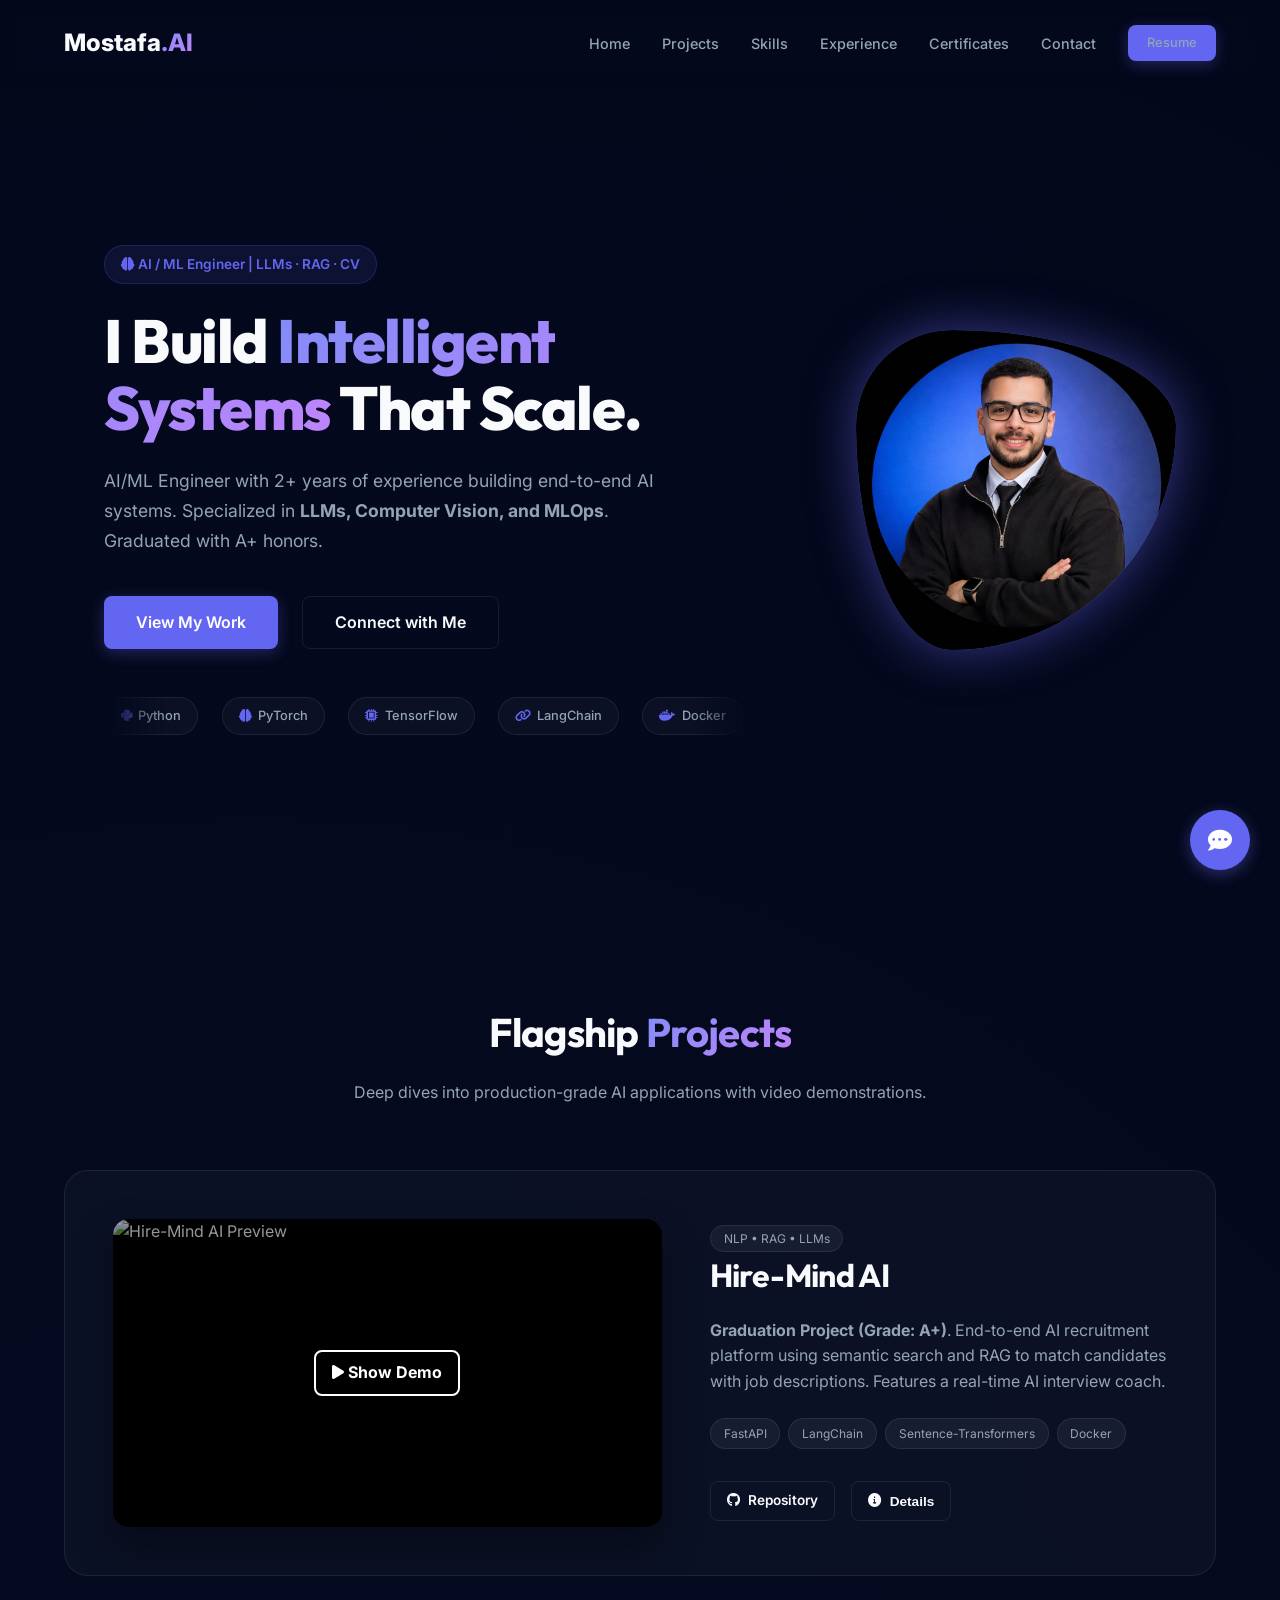
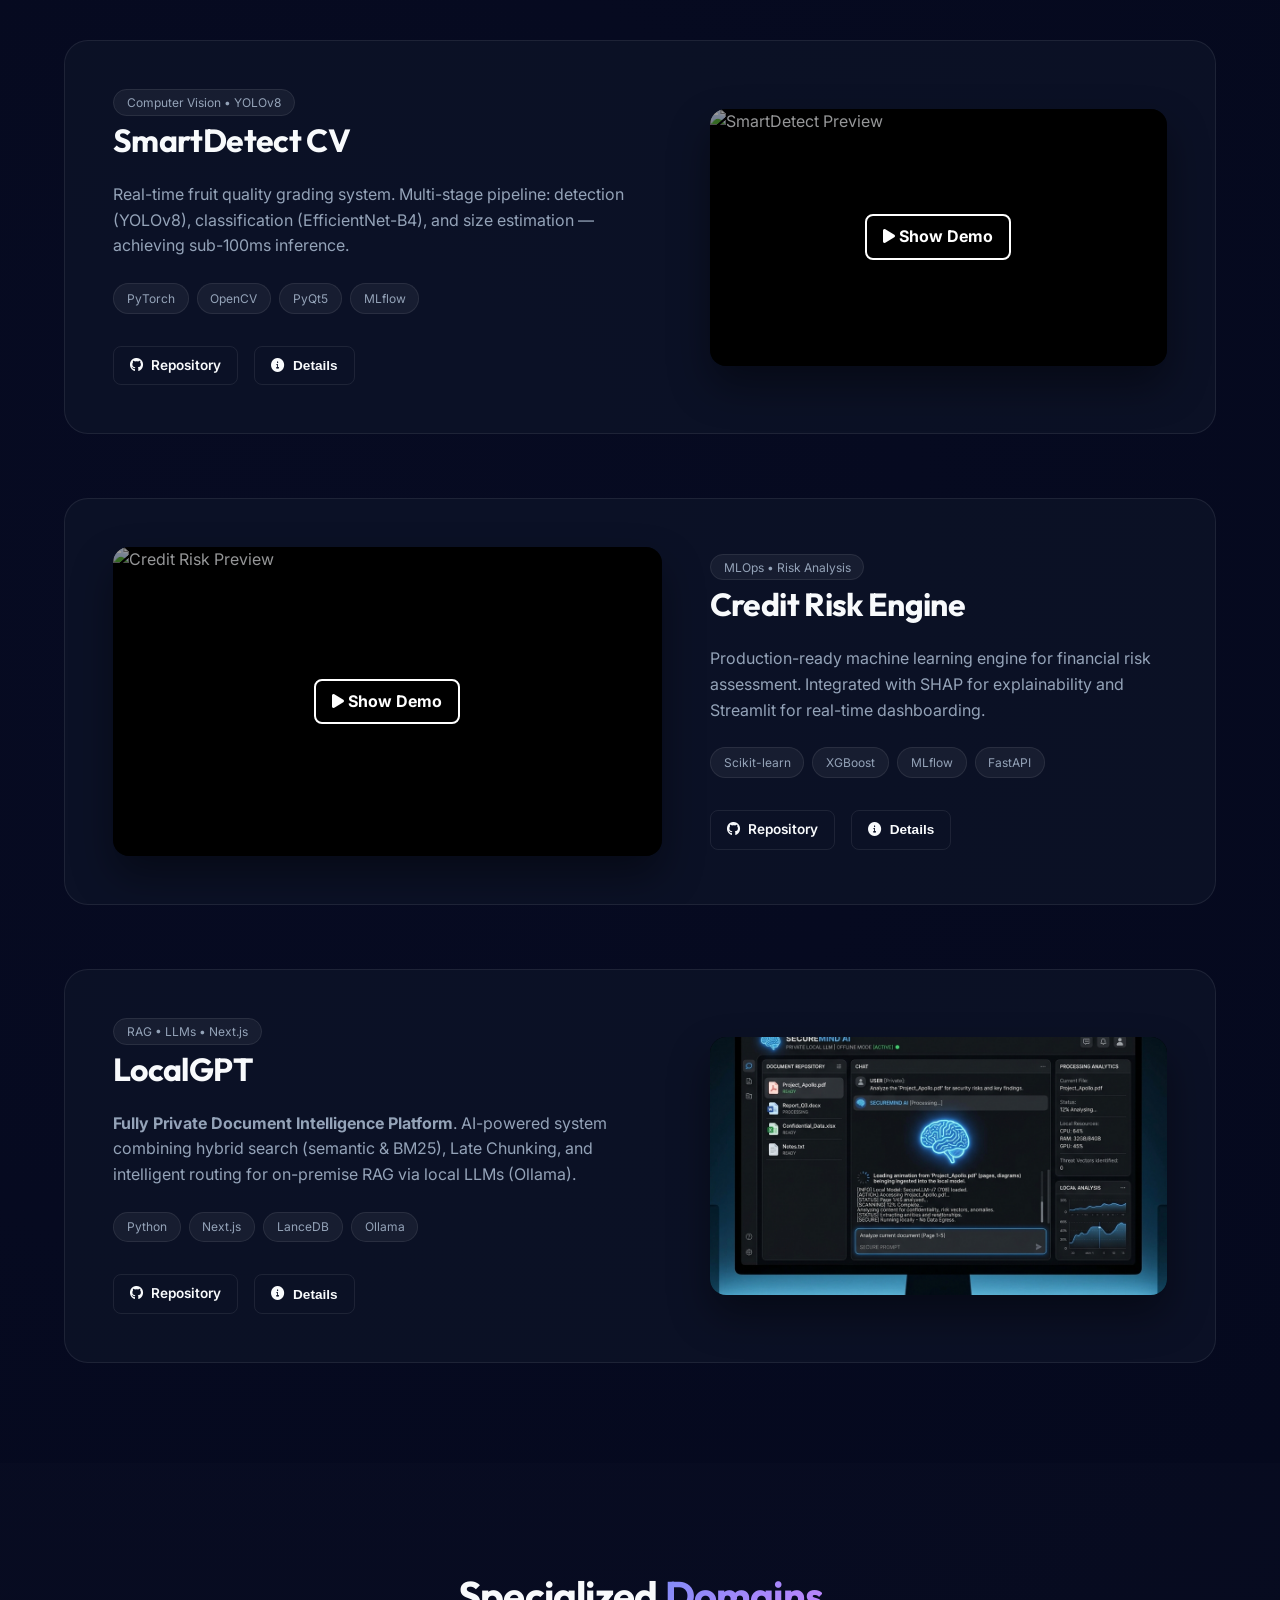
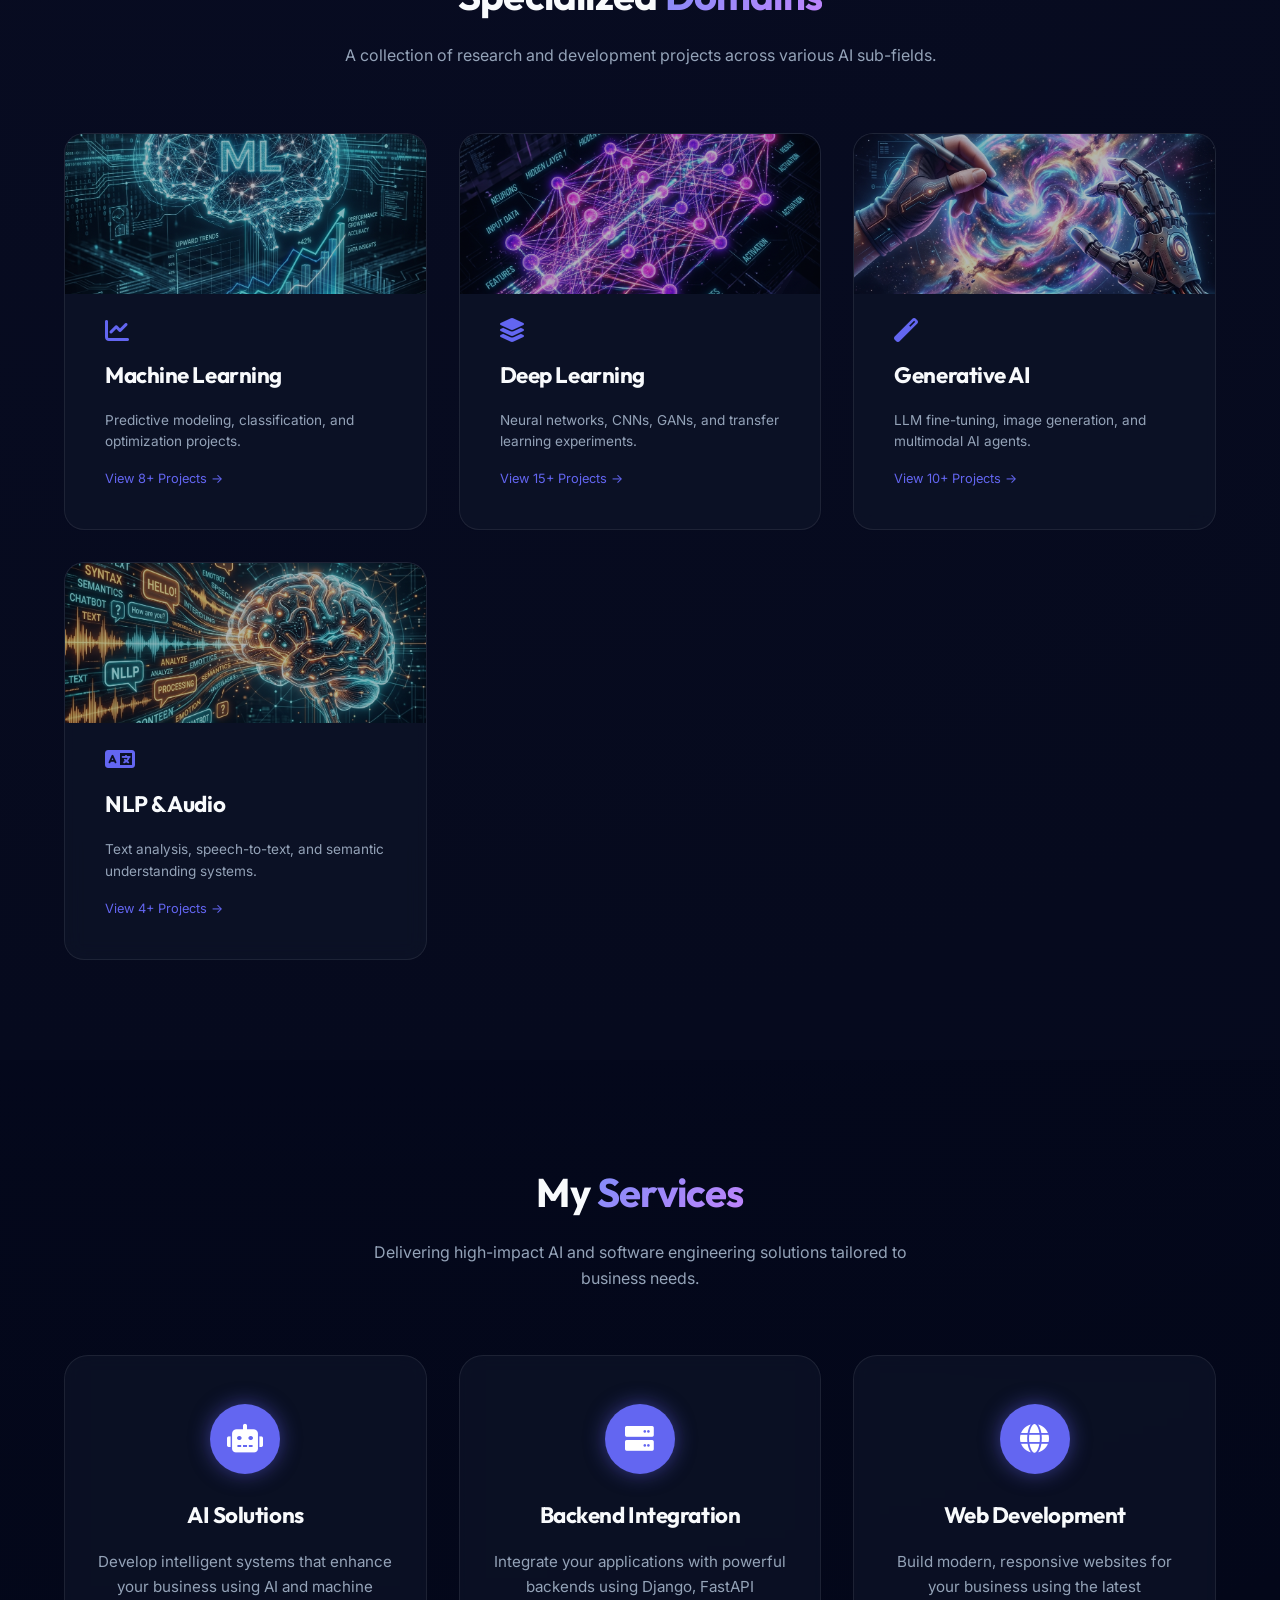
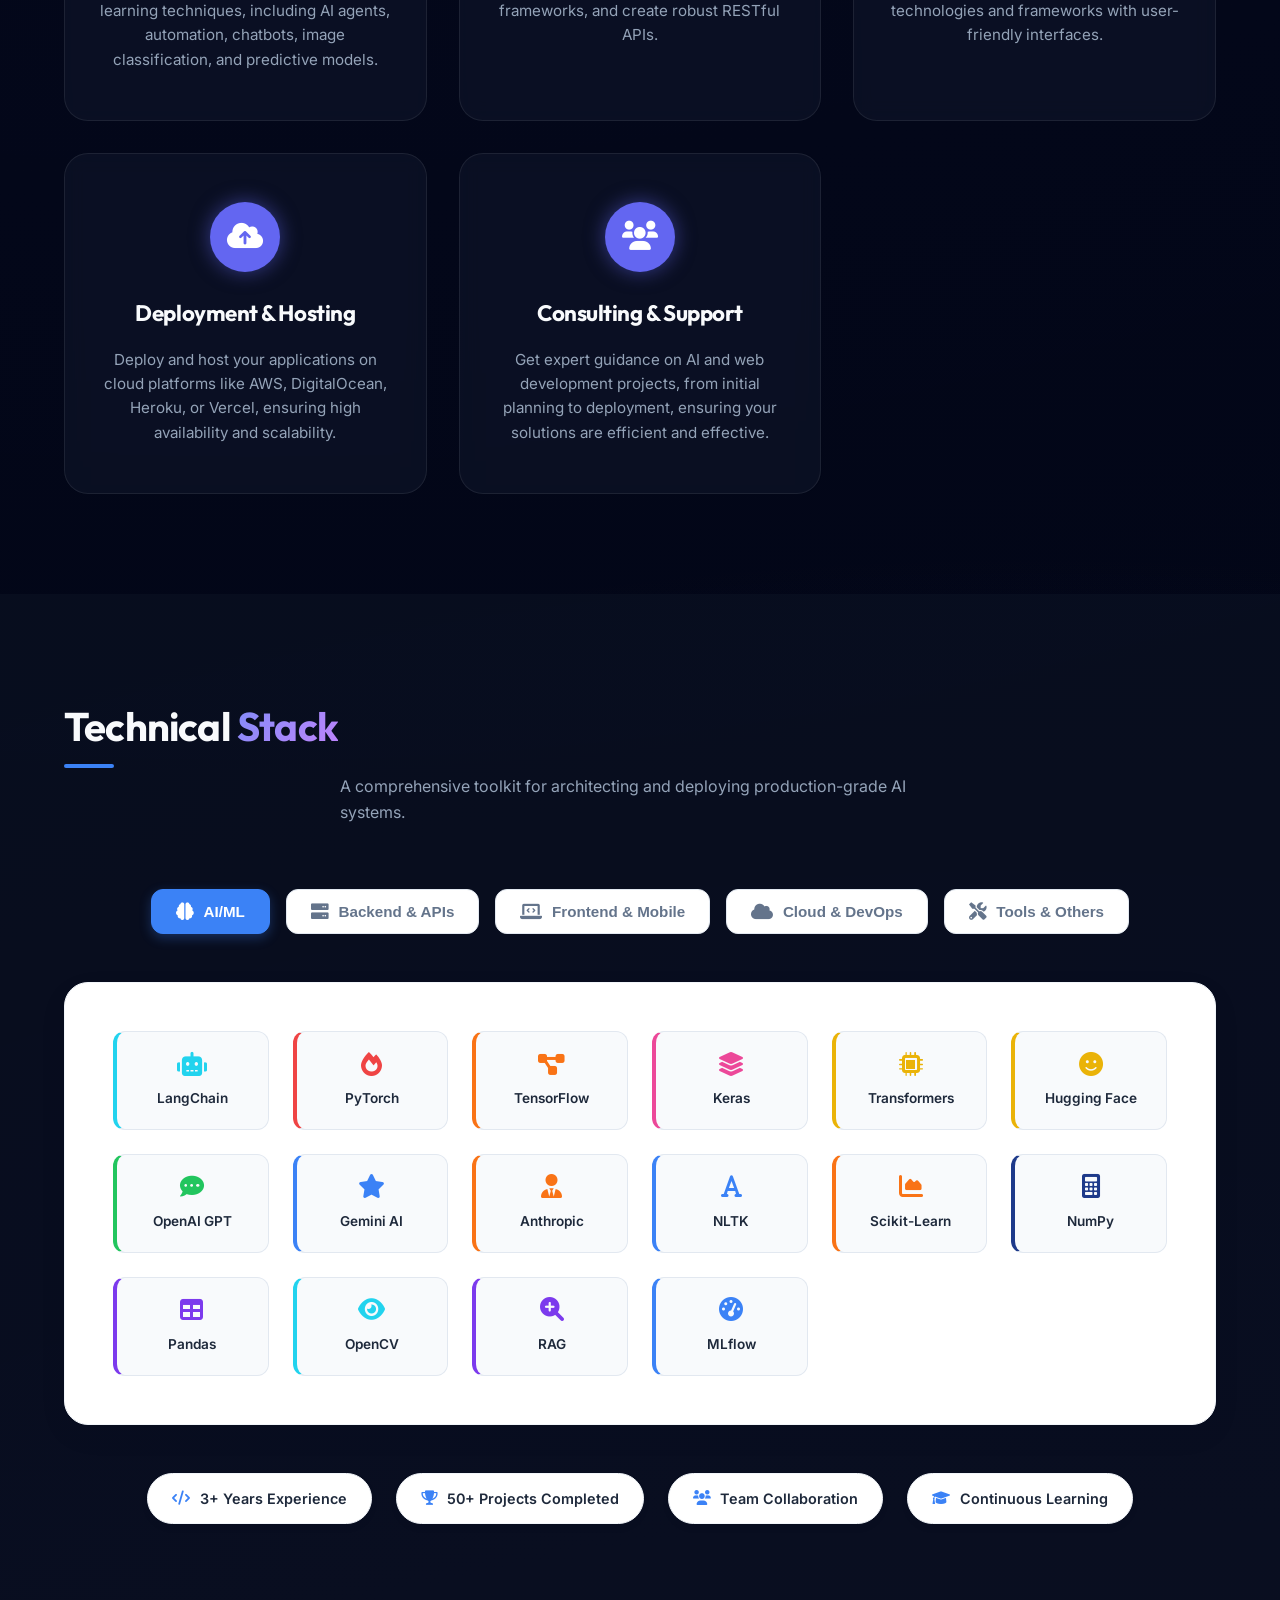
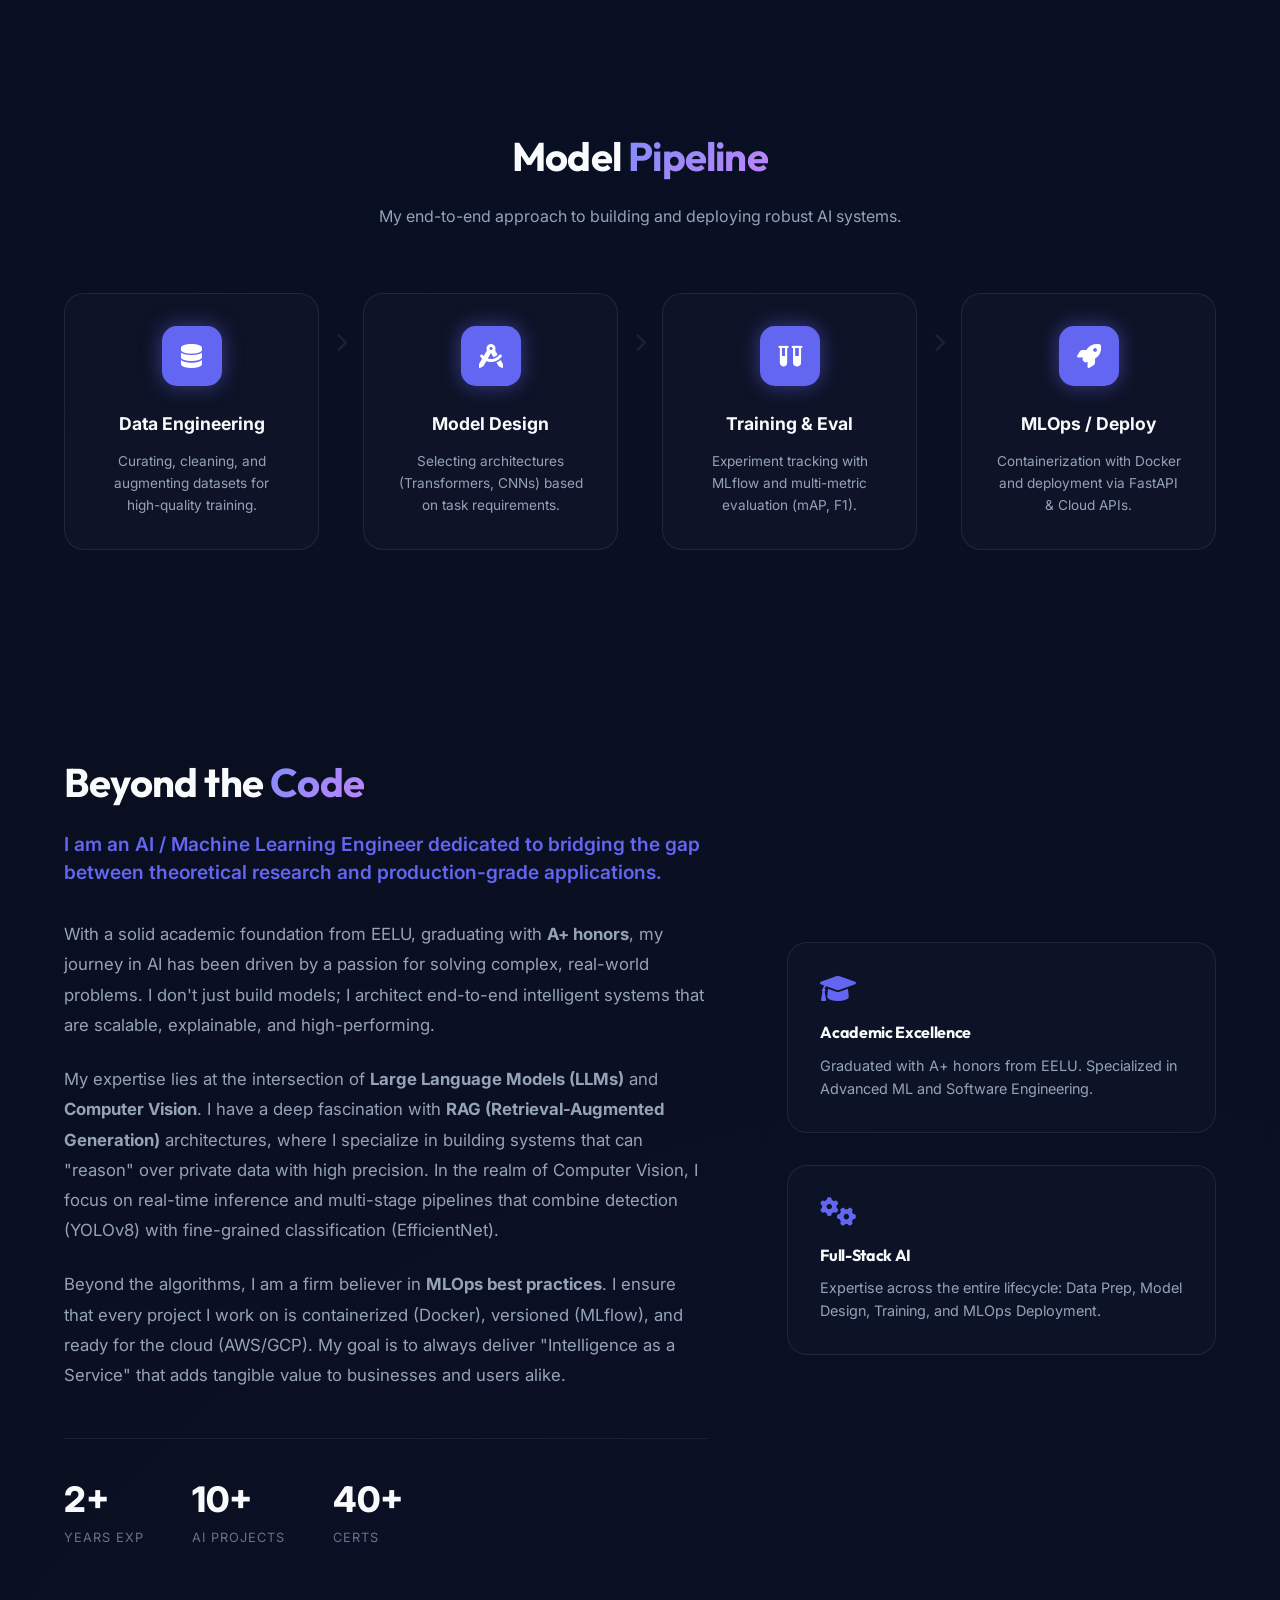
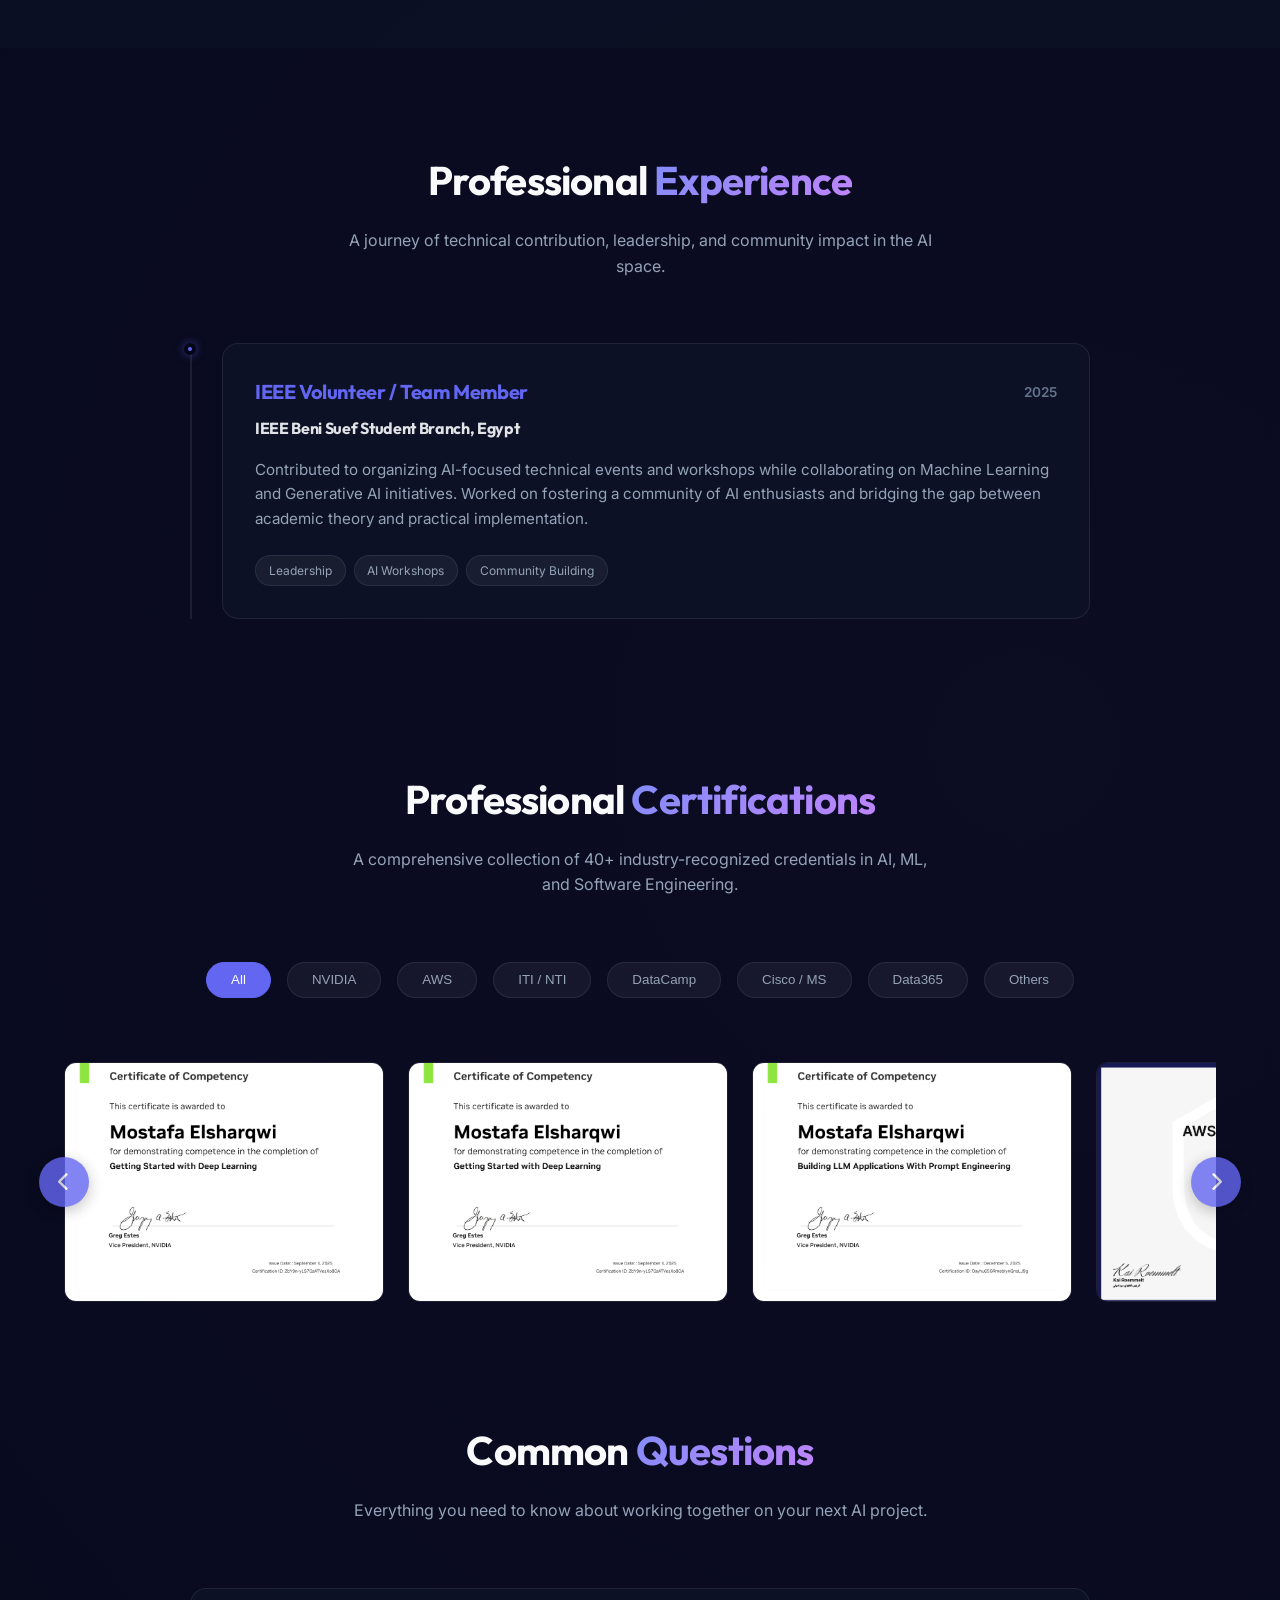
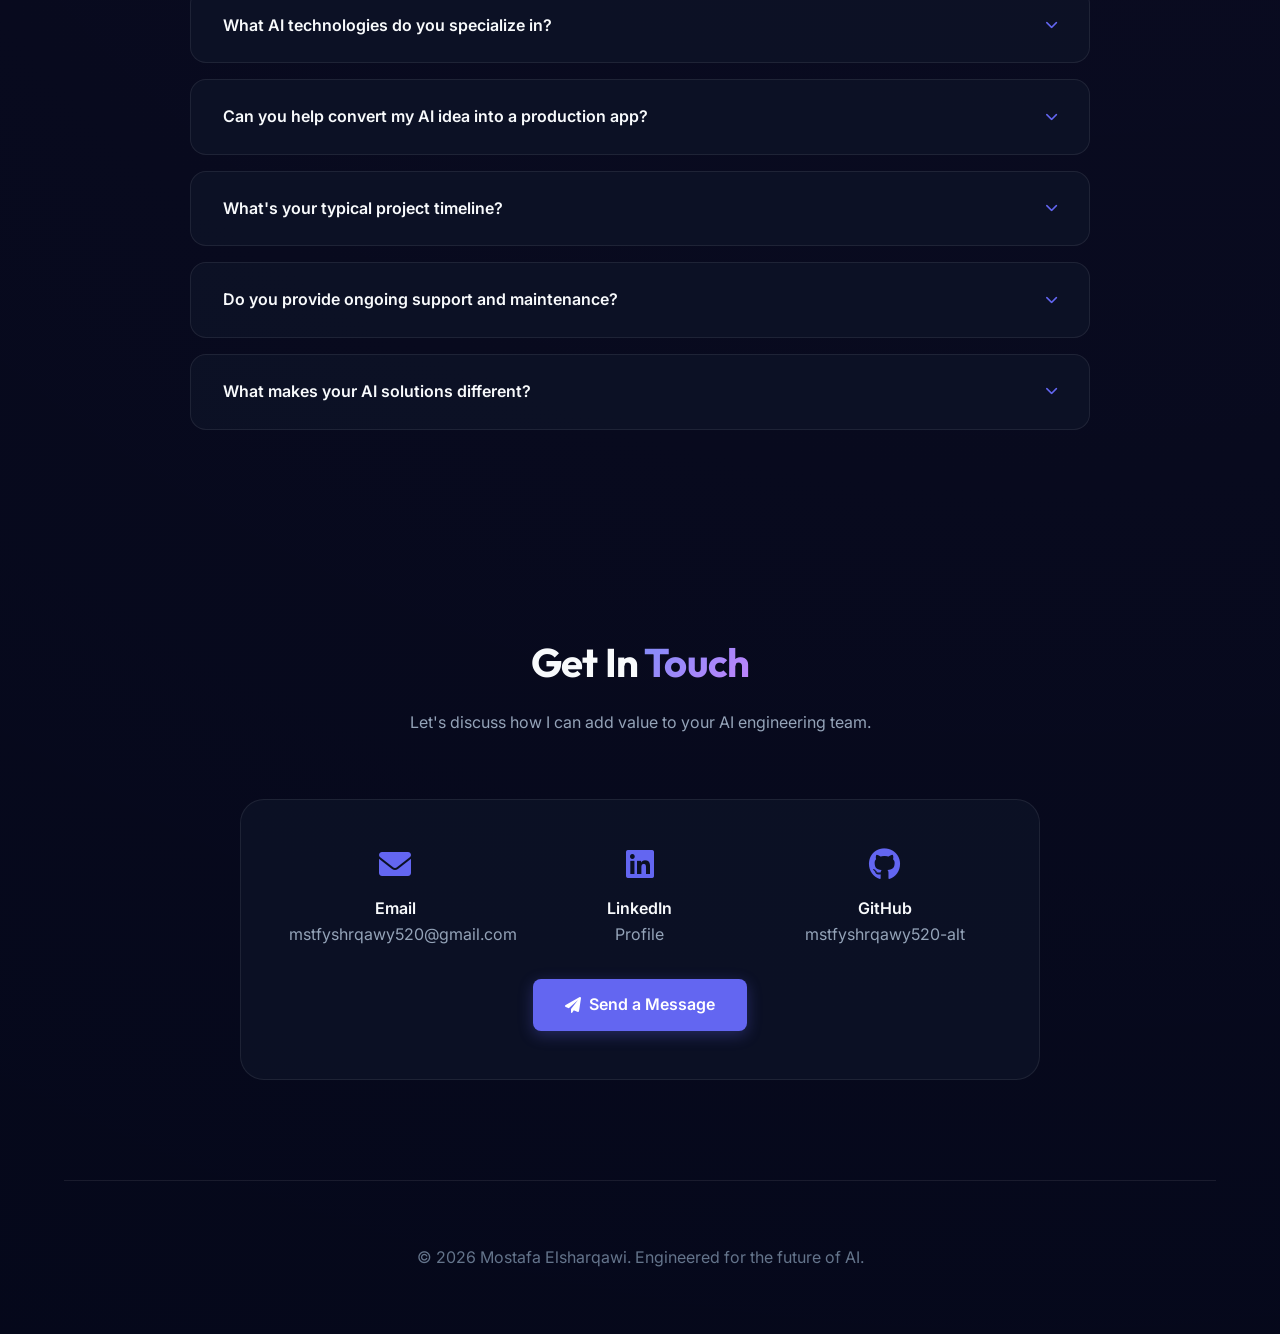
==== commit 3210f7a2: "Enhancement: Added unique project visuals, fixed broken links, and replaced external assets with loc" ====
--- a/index.html
+++ b/index.html
@@ -14,7 +14,7 @@
   <meta property="og:description" content="Architecting Intelligent Systems that Scale. Explore projects in LLMs, Computer Vision, and MLOps.">
   <meta property="og:image" content="assets/profile.png">
   
-  <link rel="stylesheet" href="style.css">
+  <link rel="stylesheet" href="style.css?v=1.1">
   <link rel="stylesheet" href="https://cdnjs.cloudflare.com/ajax/libs/font-awesome/6.0.0/css/all.min.css">
 </head>
 
@@ -204,7 +204,7 @@
             </div>
           </div>
           <div class="project-visual">
-            <img src="https://images.unsplash.com/photo-1677442136019-21780ecad995?q=80&w=1000&auto=format&fit=crop" alt="LocalGPT Preview" style="width: 100%; height: 100%; object-fit: cover;">
+            <img src="assets/local_gpt.png" alt="LocalGPT Preview" style="width: 100%; height: 100%; object-fit: cover;">
           </div>
         </div>
       </div>
@@ -220,36 +220,48 @@
 
       <div class="skills-container">
         <a href="machine-learning.html" class="skill-box reveal" style="text-decoration: none; color: inherit;">
-          <i class="fas fa-chart-line" style="font-size: 2rem; color: var(--accent); margin-bottom: 1rem;"></i>
-          <h4>Machine Learning</h4>
-          <p style="font-size: 0.85rem; color: var(--text-secondary);">Predictive modeling, classification, and
-            optimization projects.</p>
-          <span style="display: inline-block; margin-top: 1rem; font-size: 0.8rem; color: var(--accent);">View 5+
-            Projects →</span>
+          <div class="skill-visual">
+            <img src="assets/categories/cat_ml.png" alt="Machine Learning">
+          </div>
+          <div class="skill-content">
+            <i class="fas fa-chart-line" style="font-size: 1.5rem; color: var(--accent); margin-bottom: 1rem;"></i>
+            <h4>Machine Learning</h4>
+            <p style="font-size: 0.85rem; color: var(--text-secondary);">Predictive modeling, classification, and optimization projects.</p>
+            <span style="display: inline-block; margin-top: 1rem; font-size: 0.8rem; color: var(--accent);">View 8+ Projects →</span>
+          </div>
         </a>
         <a href="deep-learning.html" class="skill-box reveal" style="text-decoration: none; color: inherit;">
-          <i class="fas fa-layer-group" style="font-size: 2rem; color: var(--accent); margin-bottom: 1rem;"></i>
-          <h4>Deep Learning</h4>
-          <p style="font-size: 0.85rem; color: var(--text-secondary);">Neural networks, CNNs, GANs, and transfer
-            learning experiments.</p>
-          <span style="display: inline-block; margin-top: 1rem; font-size: 0.8rem; color: var(--accent);">View 4+
-            Projects →</span>
+          <div class="skill-visual">
+            <img src="assets/categories/cat_dl.png" alt="Deep Learning">
+          </div>
+          <div class="skill-content">
+            <i class="fas fa-layer-group" style="font-size: 1.5rem; color: var(--accent); margin-bottom: 1rem;"></i>
+            <h4>Deep Learning</h4>
+            <p style="font-size: 0.85rem; color: var(--text-secondary);">Neural networks, CNNs, GANs, and transfer learning experiments.</p>
+            <span style="display: inline-block; margin-top: 1rem; font-size: 0.8rem; color: var(--accent);">View 15+ Projects →</span>
+          </div>
         </a>
         <a href="generative-ai.html" class="skill-box reveal" style="text-decoration: none; color: inherit;">
-          <i class="fas fa-magic" style="font-size: 2rem; color: var(--accent); margin-bottom: 1rem;"></i>
-          <h4>Generative AI</h4>
-          <p style="font-size: 0.85rem; color: var(--text-secondary);">LLM fine-tuning, image generation, and multimodal
-            AI agents.</p>
-          <span style="display: inline-block; margin-top: 1rem; font-size: 0.8rem; color: var(--accent);">View 6+
-            Projects →</span>
+          <div class="skill-visual">
+            <img src="assets/categories/cat_genai.png" alt="Generative AI">
+          </div>
+          <div class="skill-content">
+            <i class="fas fa-magic" style="font-size: 1.5rem; color: var(--accent); margin-bottom: 1rem;"></i>
+            <h4>Generative AI</h4>
+            <p style="font-size: 0.85rem; color: var(--text-secondary);">LLM fine-tuning, image generation, and multimodal AI agents.</p>
+            <span style="display: inline-block; margin-top: 1rem; font-size: 0.8rem; color: var(--accent);">View 10+ Projects →</span>
+          </div>
         </a>
         <a href="nlp.html" class="skill-box reveal" style="text-decoration: none; color: inherit;">
-          <i class="fas fa-language" style="font-size: 2rem; color: var(--accent); margin-bottom: 1rem;"></i>
-          <h4>NLP & Audio</h4>
-          <p style="font-size: 0.85rem; color: var(--text-secondary);">Text analysis, speech-to-text, and semantic
-            understanding systems.</p>
-          <span style="display: inline-block; margin-top: 1rem; font-size: 0.8rem; color: var(--accent);">View 3+
-            Projects →</span>
+          <div class="skill-visual">
+            <img src="assets/categories/cat_nlp.png" alt="NLP & Audio">
+          </div>
+          <div class="skill-content">
+            <i class="fas fa-language" style="font-size: 1.5rem; color: var(--accent); margin-bottom: 1rem;"></i>
+            <h4>NLP & Audio</h4>
+            <p style="font-size: 0.85rem; color: var(--text-secondary);">Text analysis, speech-to-text, and semantic understanding systems.</p>
+            <span style="display: inline-block; margin-top: 1rem; font-size: 0.8rem; color: var(--accent);">View 4+ Projects →</span>
+          </div>
         </a>
       </div>
     </div>
--- a/style.css
+++ b/style.css
@@ -197,6 +197,7 @@
 
 .hero-text {
   flex: 1;
+  width: 100%;
   max-width: 650px;
 }
 
@@ -214,7 +215,7 @@
 
 @media (max-width: 968px) {
   .hero-content {
-    grid-template-columns: 1fr;
+    flex-direction: column;
     text-align: center;
     padding-top: 2rem;
   }
@@ -488,13 +489,40 @@
 .skill-box {
   background: var(--bg-card);
   border: 1px solid var(--border);
-  padding: 2.5rem;
   border-radius: 20px;
   backdrop-filter: blur(10px);
   transition: var(--transition);
   display: flex;
   flex-direction: column;
   height: 100%;
+  overflow: hidden;
+  padding: 0;
+}
+
+.skill-visual {
+  width: 100%;
+  height: 160px;
+  overflow: hidden;
+}
+
+.skill-visual img {
+  width: 100%;
+  height: 100%;
+  object-fit: cover;
+  transition: var(--transition);
+  opacity: 0.7;
+}
+
+.skill-box:hover .skill-visual img {
+  transform: scale(1.1);
+  opacity: 1;
+}
+
+.skill-content {
+  padding: 1.5rem 2.5rem 2.5rem;
+  display: flex;
+  flex-direction: column;
+  flex-grow: 1;
 }
 
 .skill-box:hover {
@@ -1285,7 +1313,7 @@
     padding: 2rem;
   }
   .hero h1 {
-    font-size: 3.5rem;
+    font-size: clamp(2rem, 8vw, 3rem);
   }
 }
 
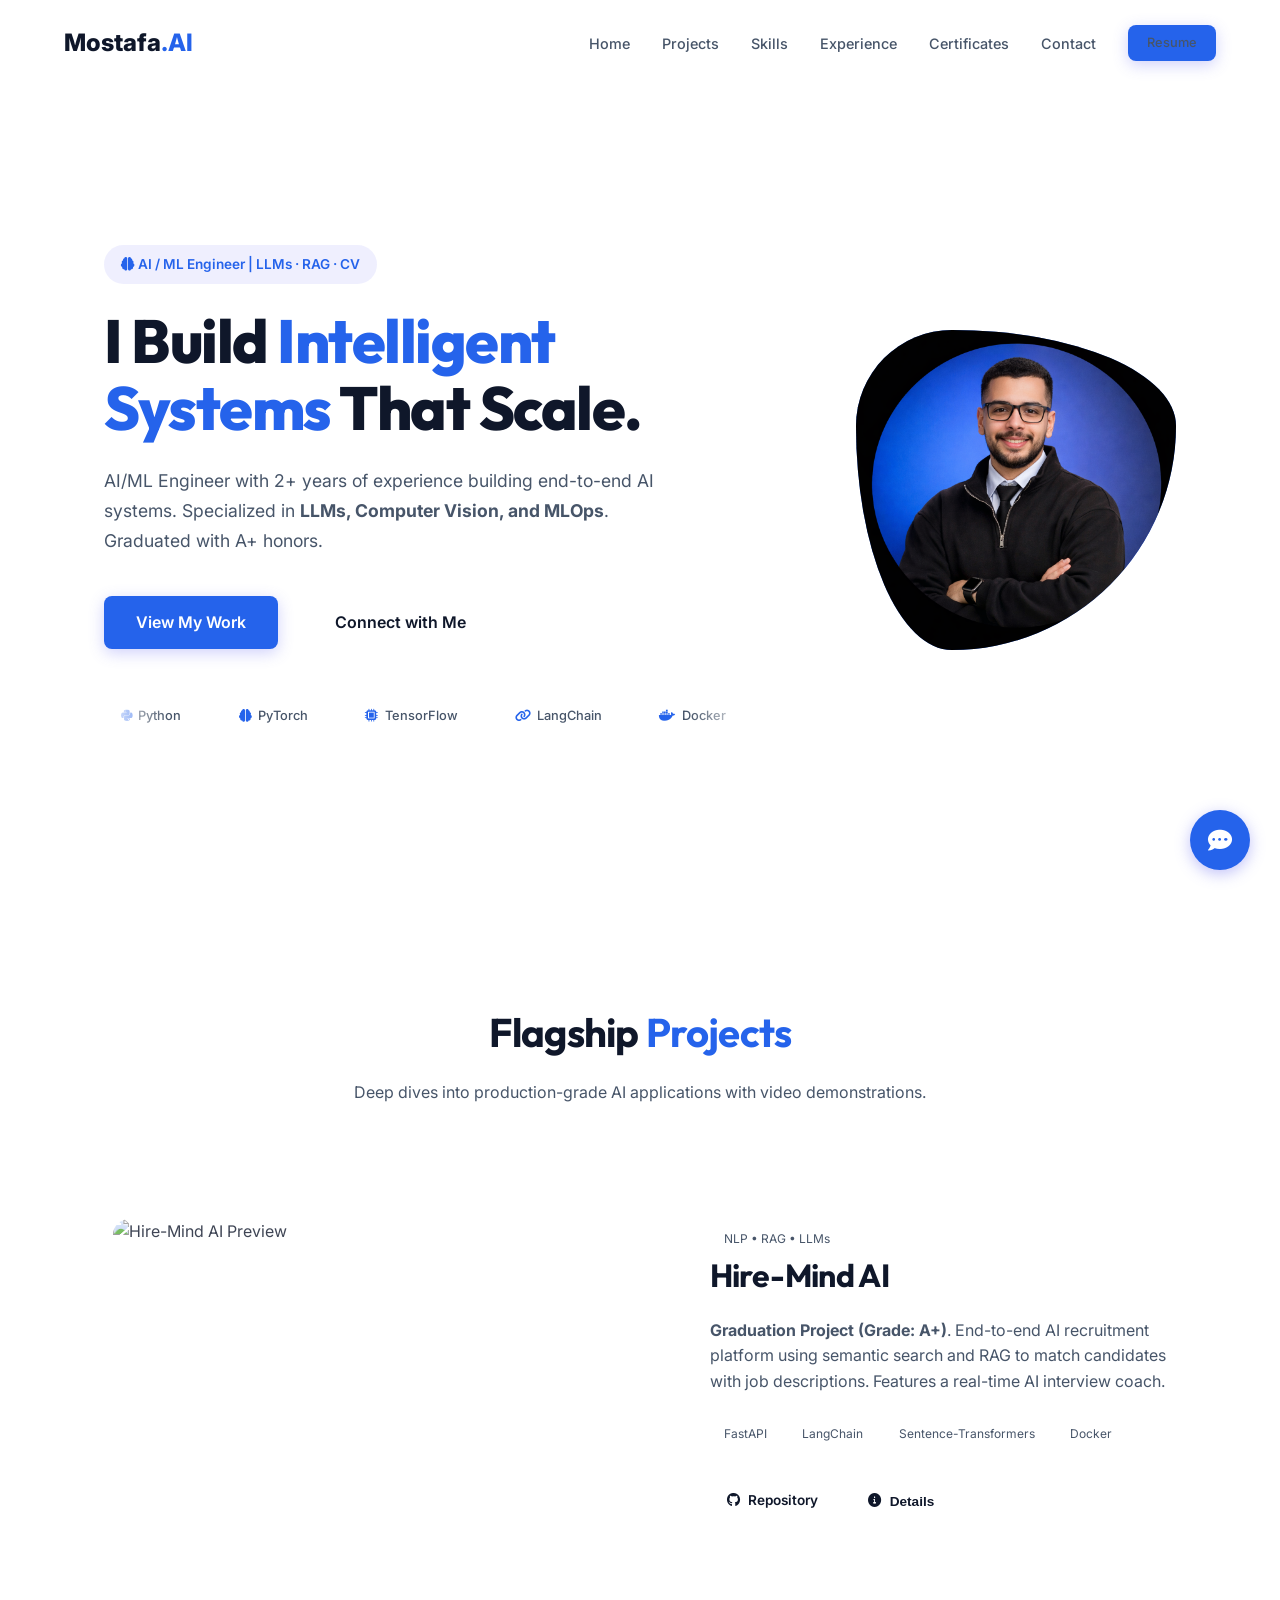
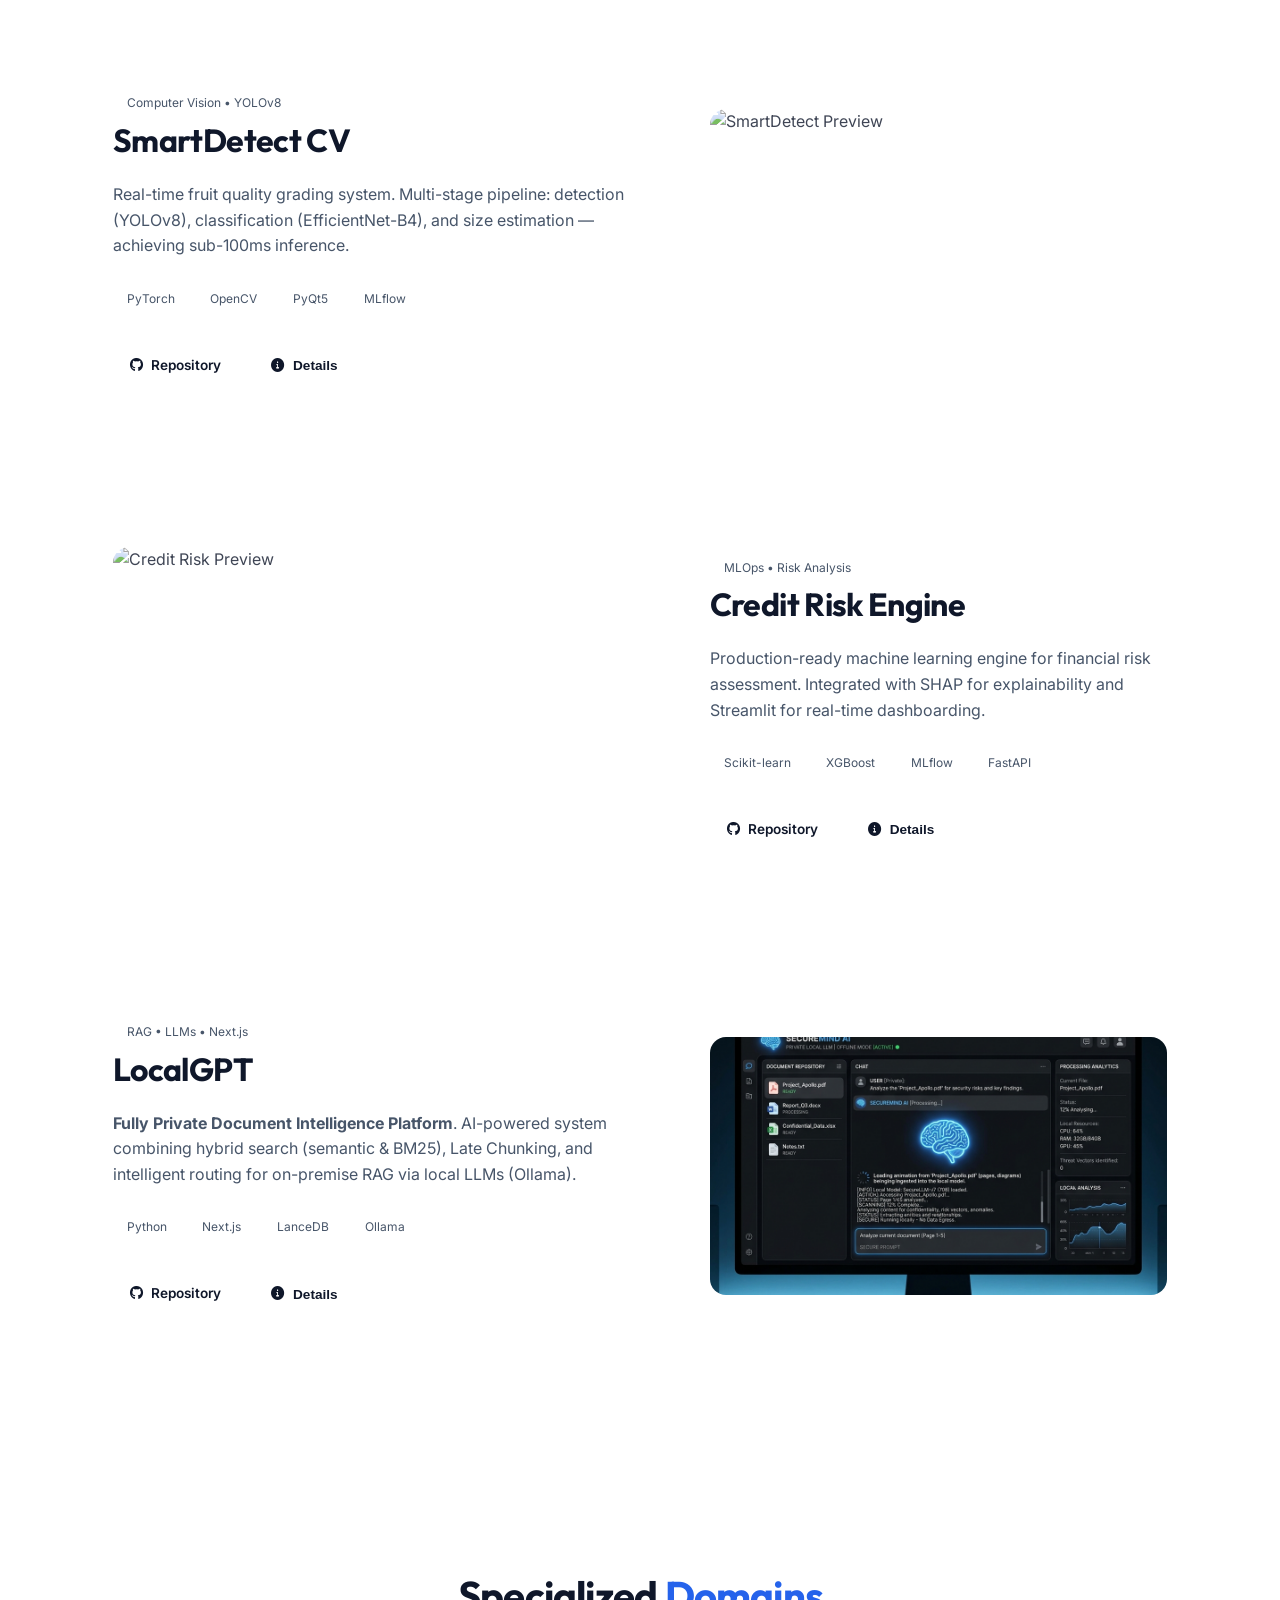
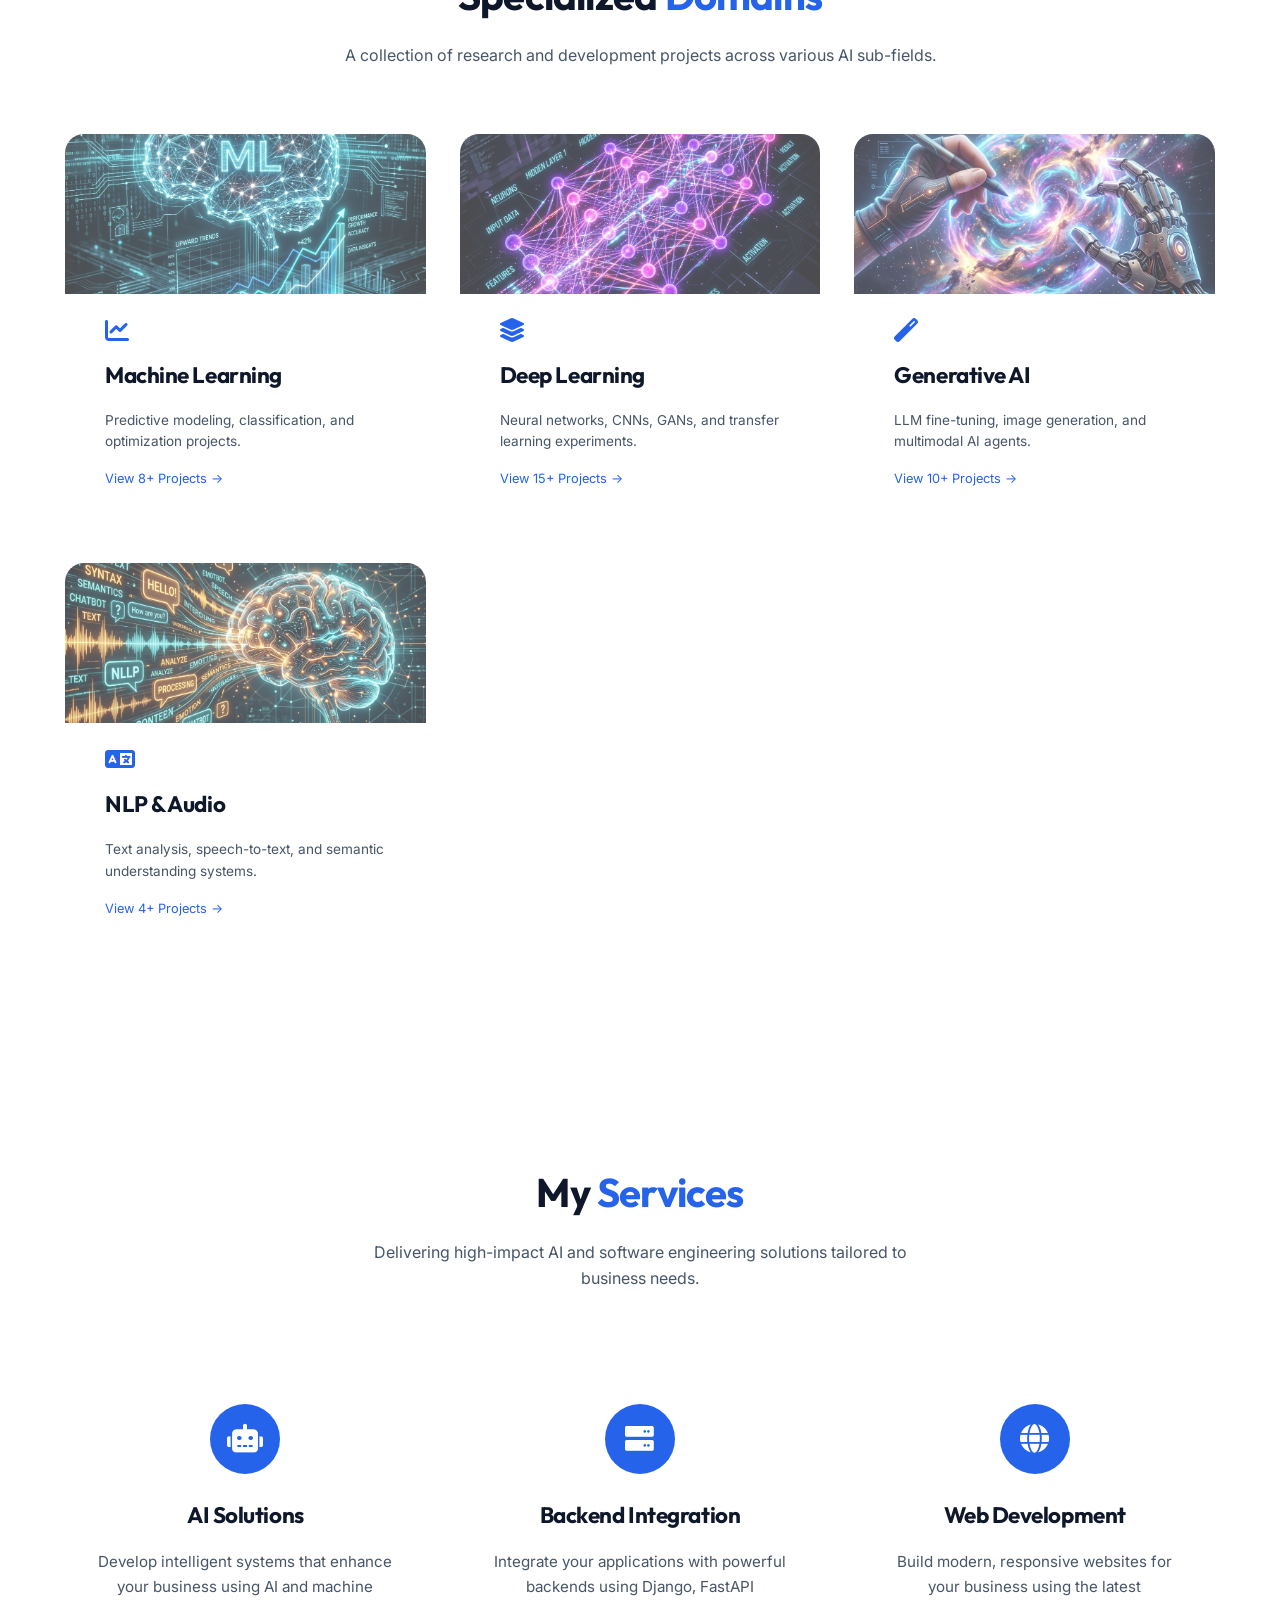
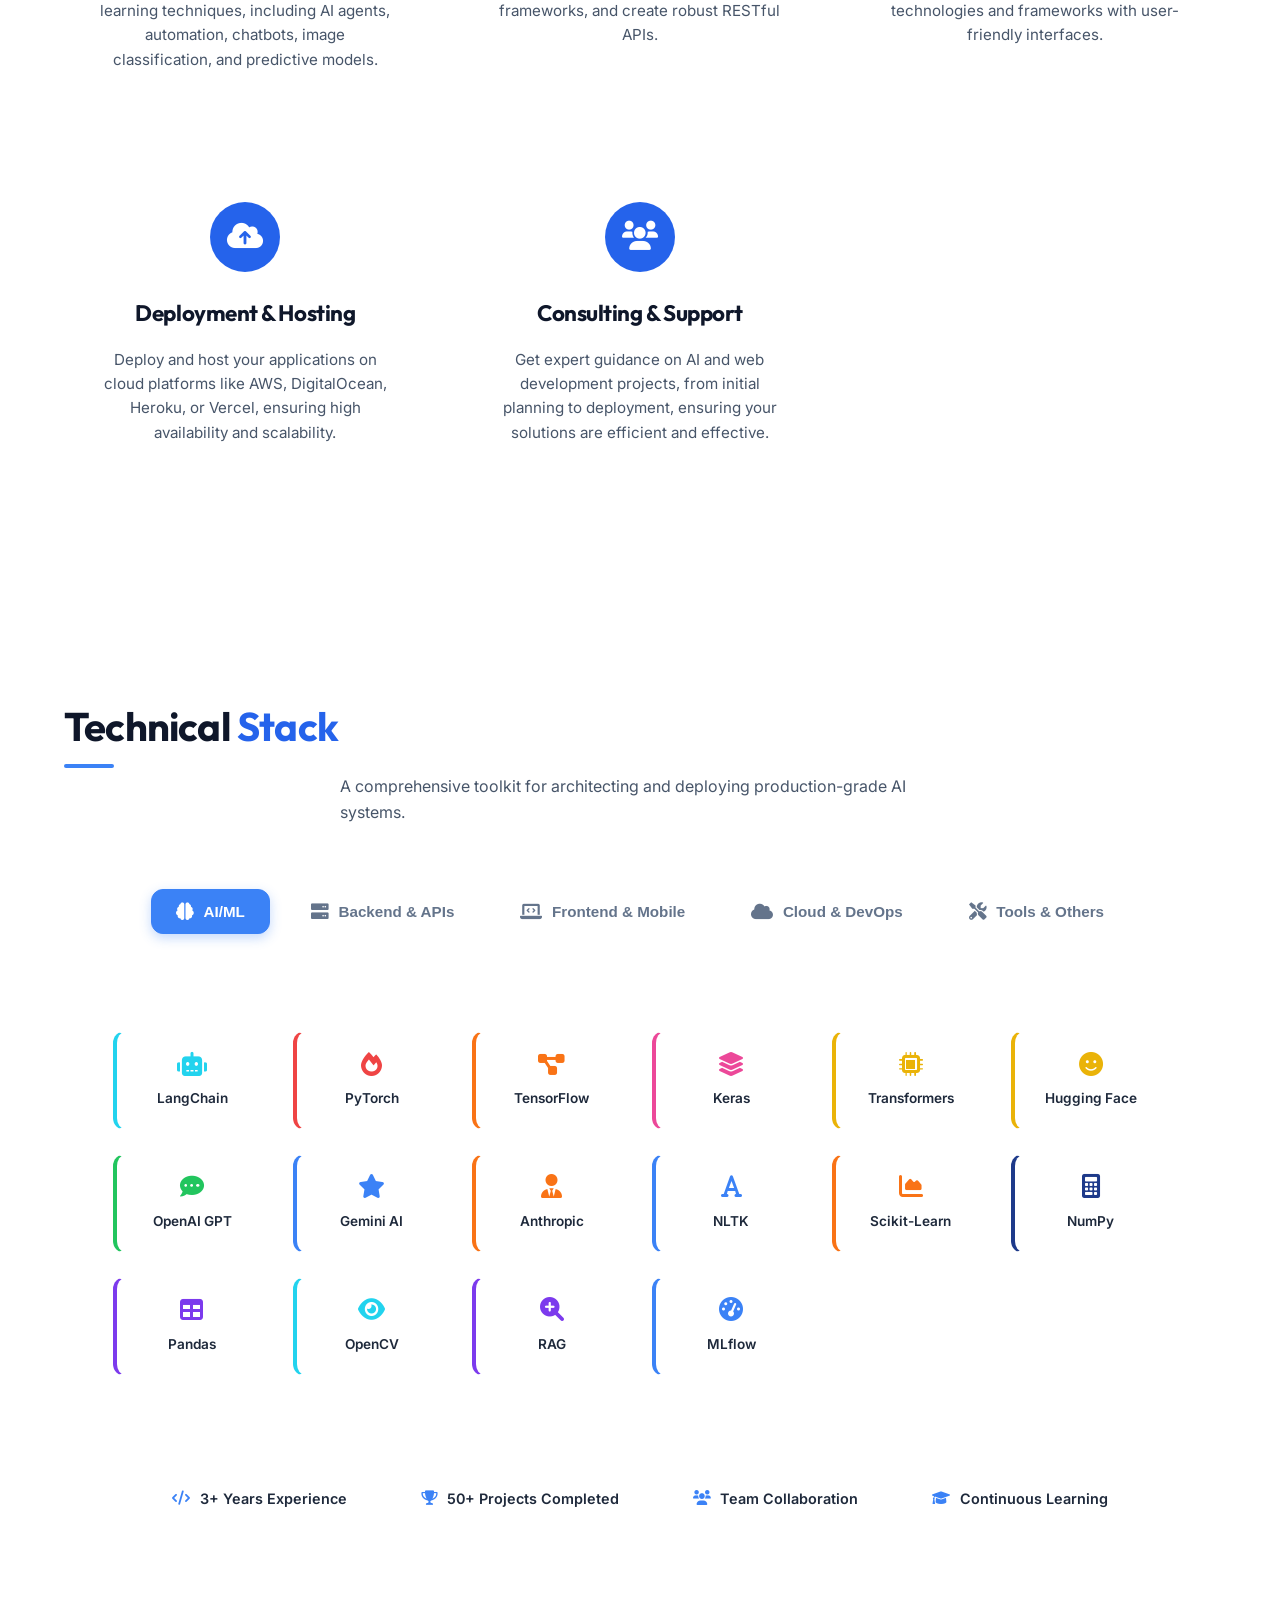
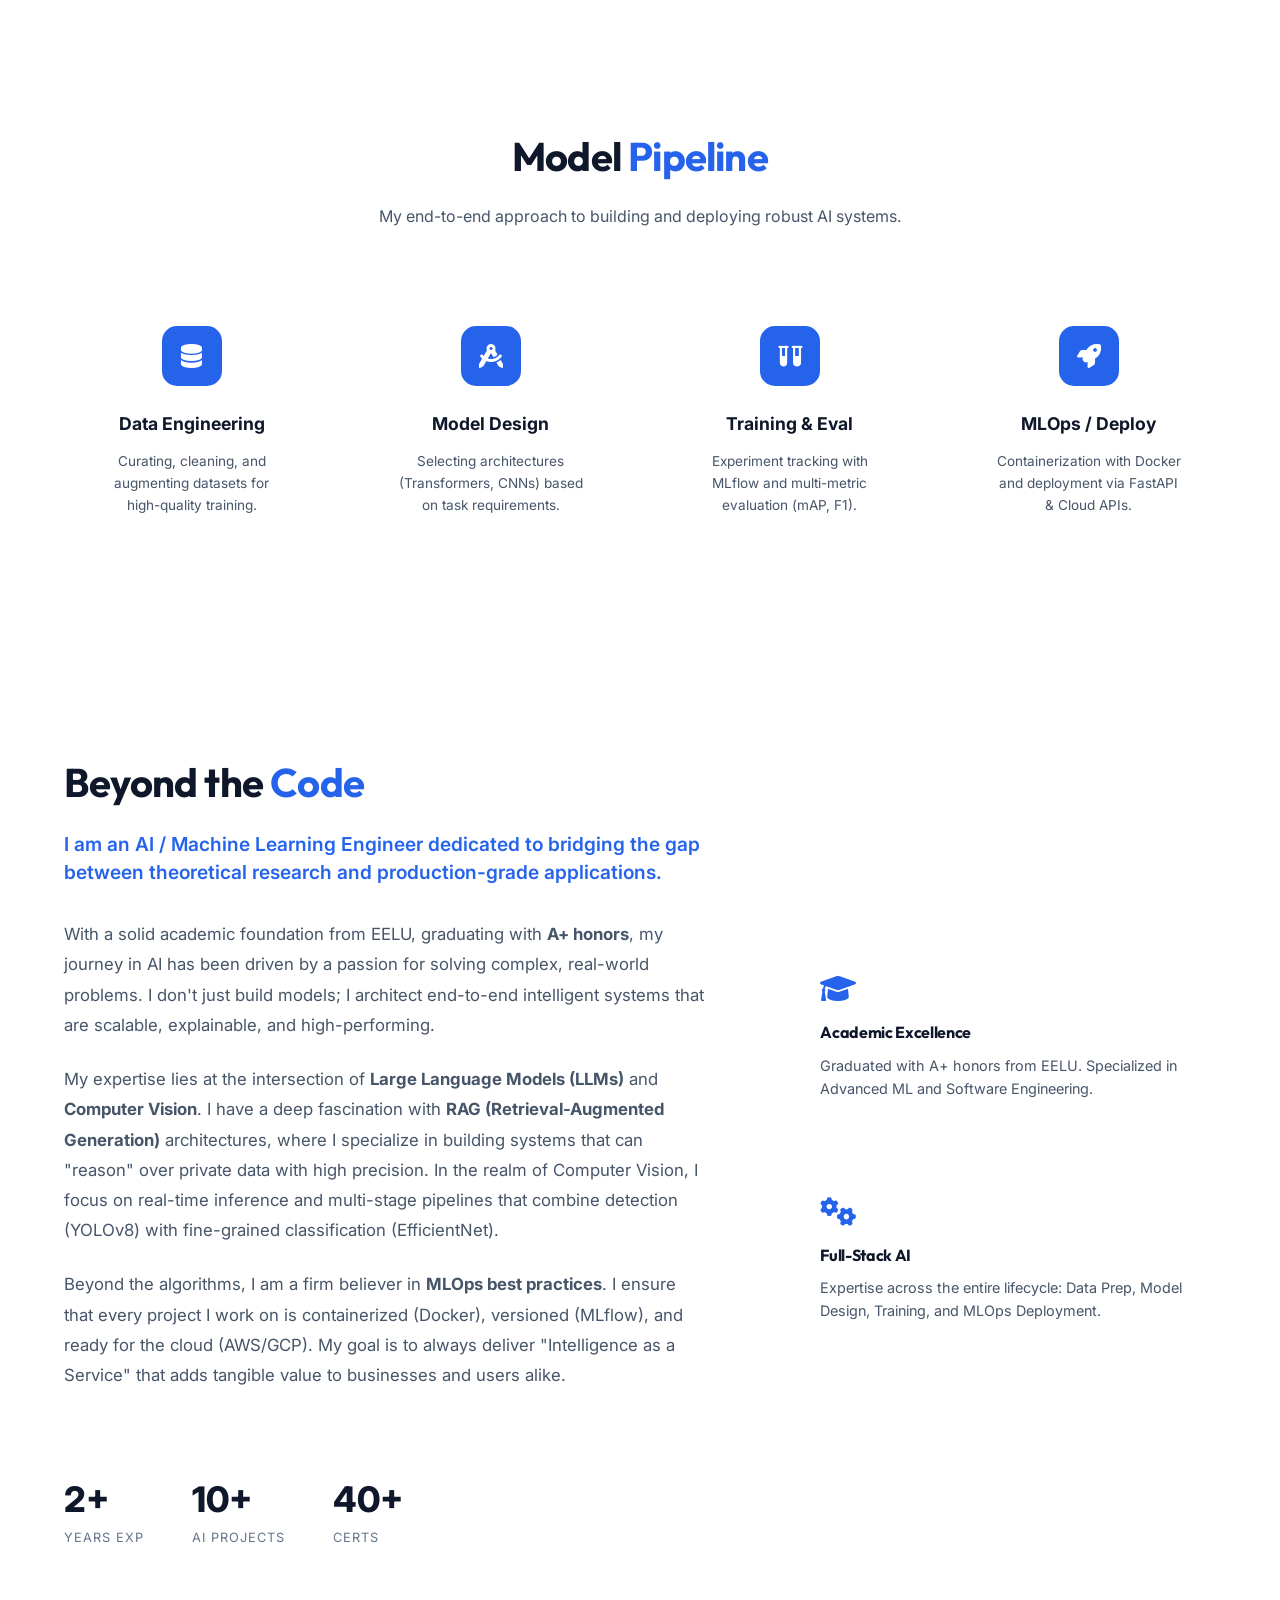
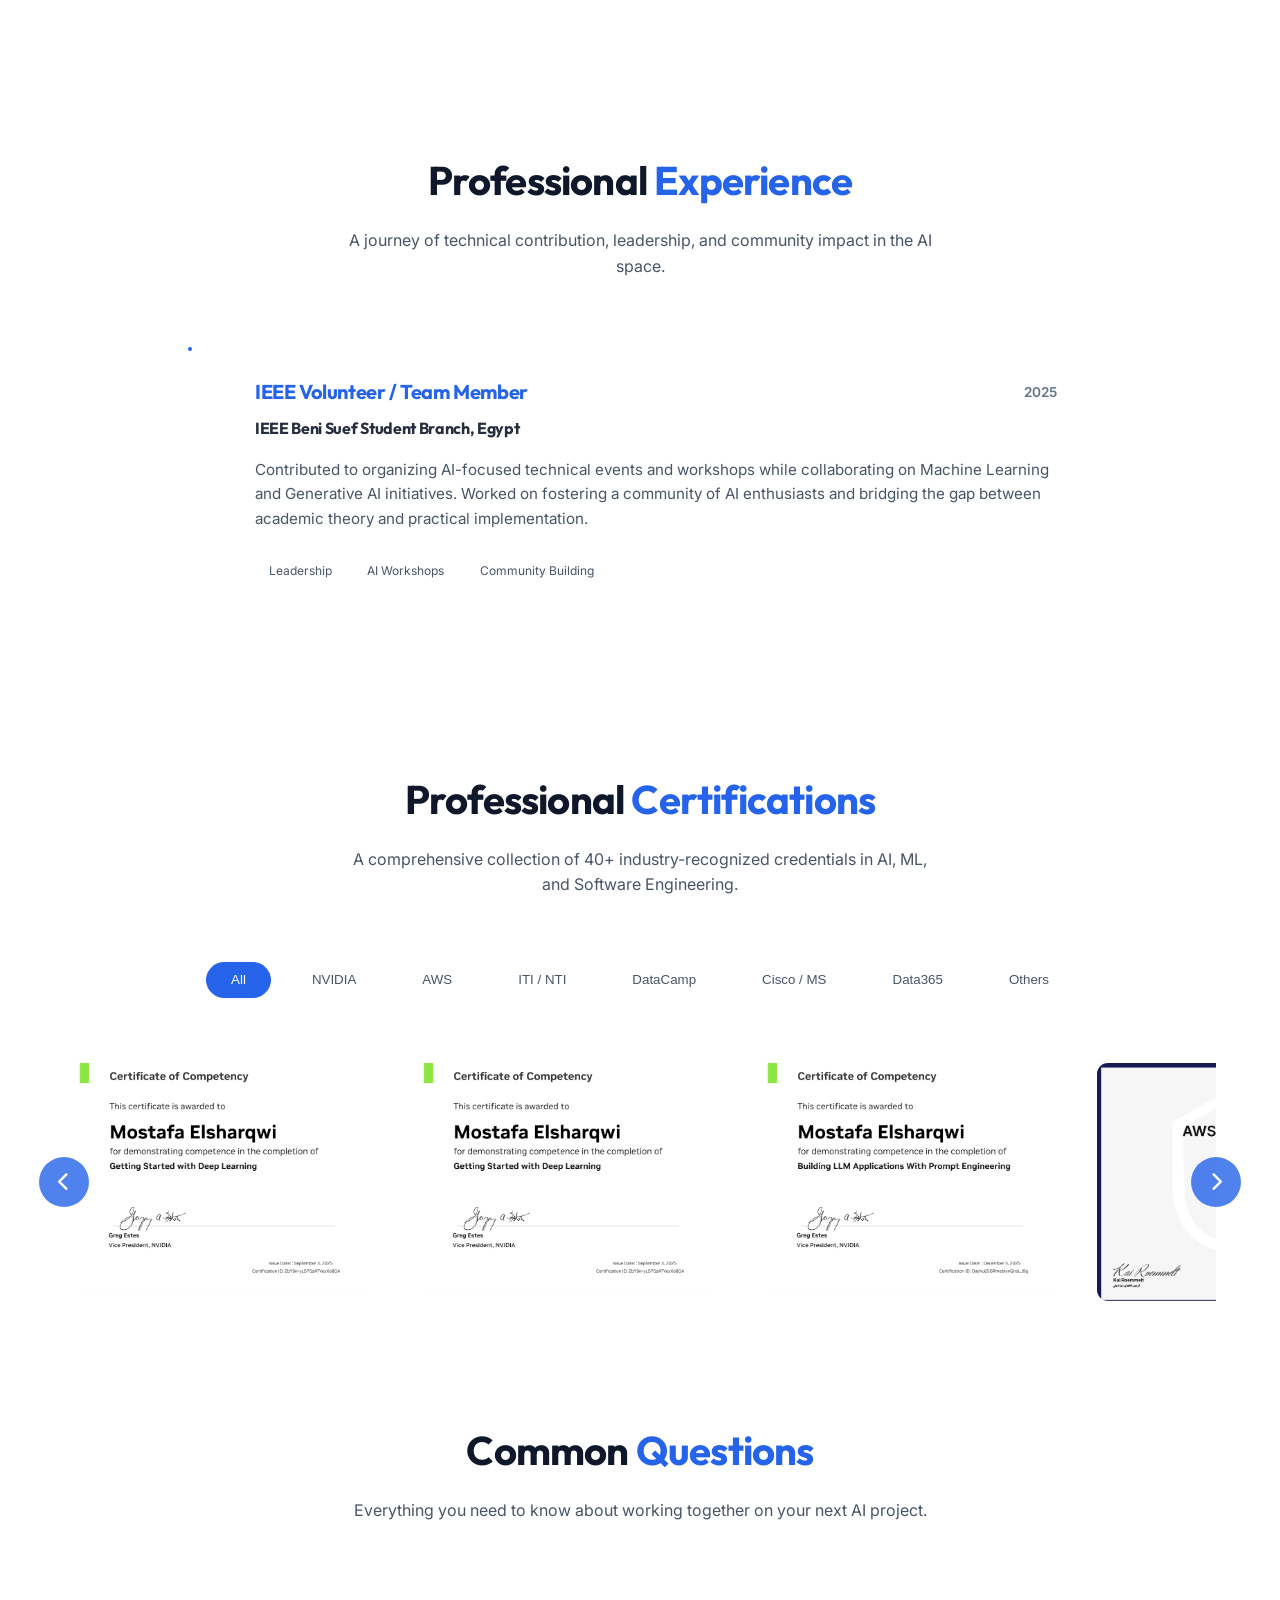
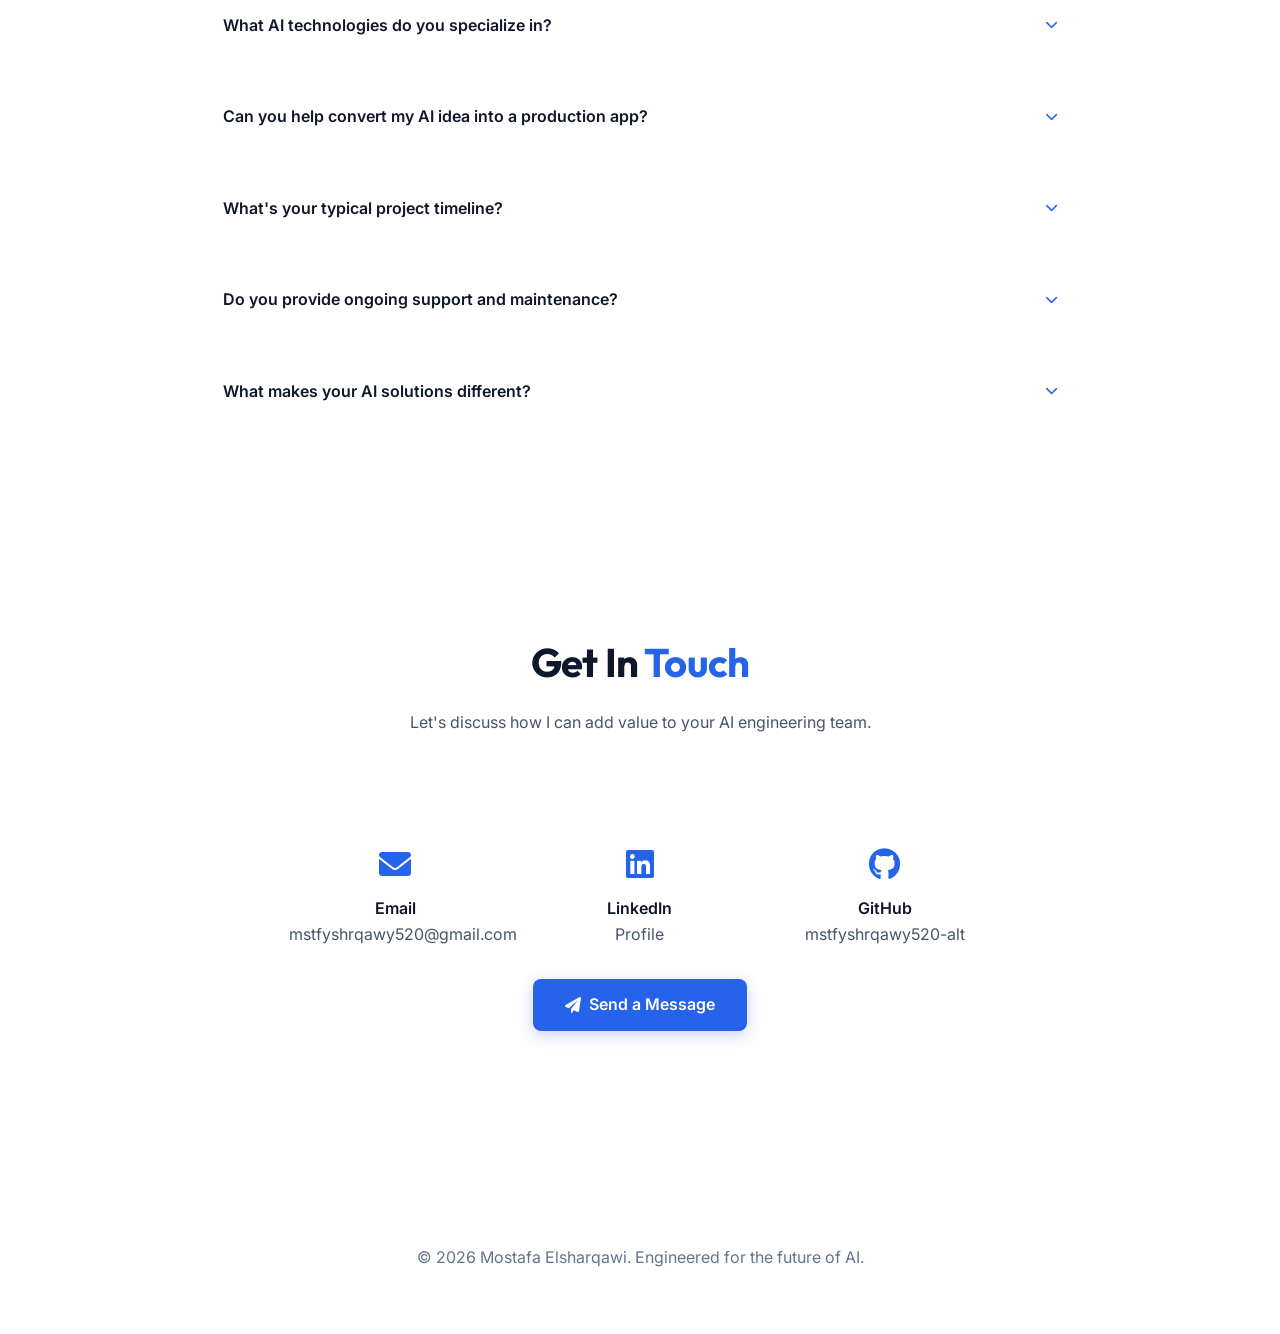
==== commit f0503771: "UI/UX Update: Implemented a pure white, eye-friendly theme with unified color scheme and removed all" ====
--- a/index.html
+++ b/index.html
@@ -93,7 +93,7 @@
           <div class="project-visual" data-youtube="yZBaR8Yy4VU">
             <img src="https://img.youtube.com/vi/yZBaR8Yy4VU/maxresdefault.jpg" alt="Hire-Mind AI Preview" style="width: 100%; height: 100%; object-fit: cover;">
             <div class="cert-overlay"
-              style="opacity: 1; background: rgba(0,0,0,0.4); display: flex; align-items: center; justify-content: center; pointer-events: none;">
+              style="opacity: 1; background: rgba(255,255,255,0.2); display: flex; align-items: center; justify-content: center; pointer-events: none;">
               <span
                 style="color: white; font-weight: bold; border: 2px solid white; padding: 0.5rem 1rem; border-radius: 8px;"><i
                   class="fas fa-play"></i> Show Demo</span>
@@ -143,7 +143,7 @@
           <div class="project-visual" data-youtube="Zr3kXgQ0_SE">
             <img src="https://img.youtube.com/vi/Zr3kXgQ0_SE/maxresdefault.jpg" alt="SmartDetect Preview" style="width: 100%; height: 100%; object-fit: cover;">
             <div class="cert-overlay"
-              style="opacity: 1; background: rgba(0,0,0,0.4); display: flex; align-items: center; justify-content: center; pointer-events: none;">
+              style="opacity: 1; background: rgba(255,255,255,0.2); display: flex; align-items: center; justify-content: center; pointer-events: none;">
               <span
                 style="color: white; font-weight: bold; border: 2px solid white; padding: 0.5rem 1rem; border-radius: 8px;"><i
                   class="fas fa-play"></i> Show Demo</span>
@@ -156,7 +156,7 @@
           <div class="project-visual" data-youtube="rSownqrHnDQ">
             <img src="https://img.youtube.com/vi/rSownqrHnDQ/maxresdefault.jpg" alt="Credit Risk Preview" style="width: 100%; height: 100%; object-fit: cover;">
             <div class="cert-overlay"
-              style="opacity: 1; background: rgba(0,0,0,0.4); display: flex; align-items: center; justify-content: center; pointer-events: none;">
+              style="opacity: 1; background: rgba(255,255,255,0.2); display: flex; align-items: center; justify-content: center; pointer-events: none;">
               <span
                 style="color: white; font-weight: bold; border: 2px solid white; padding: 0.5rem 1rem; border-radius: 8px;"><i
                   class="fas fa-play"></i> Show Demo</span>
@@ -211,7 +211,7 @@
     </div>
   </section>
 
-  <section class="section" style="background: rgba(15, 23, 42, 0.2);">
+  <section class="section">
     <div class="container">
       <div class="section-header reveal">
         <h2 class="section-title">Specialized <span class="accent-text">Domains</span></h2>
@@ -308,7 +308,7 @@
     </div>
   </section>
 
-  <section id="skills" class="section" style="background: rgba(15, 23, 42, 0.4);">
+  <section id="skills" class="section">
     <div class="container">
       <div class="section-header reveal">
         <h2 class="section-title">Technical <span class="accent-text">Stack</span></h2>
@@ -581,7 +581,7 @@
   </section>
 
   <!-- Model Pipeline Section -->
-  <section id="pipeline" class="section" style="background: rgba(15, 23, 42, 0.5);">
+  <section id="pipeline" class="section">
     <div class="container">
       <div class="section-header reveal">
         <h2 class="section-title">Model <span class="accent-text">Pipeline</span></h2>
@@ -619,7 +619,7 @@
   </section>
 
   <!-- About Section -->
-  <section id="about" class="section" style="background: rgba(15, 23, 42, 0.4);">
+  <section id="about" class="section">
     <div class="container">
       <div class="about-grid reveal">
         <div class="about-text">
@@ -1173,4 +1173,4 @@
     <script src="script.js"></script>
 </body>
 
-</html>+</html>
--- a/style.css
+++ b/style.css
@@ -1,19 +1,19 @@
 @import url('https://fonts.googleapis.com/css2?family=Outfit:wght@300;400;500;600;700;800&family=Inter:wght@300;400;500;600;700&display=swap');
 
 :root {
-  --bg-dark: #020617;
-  --bg-card: rgba(15, 23, 42, 0.6);
-  --accent: #6366f1;
-  --accent-glow: rgba(99, 102, 241, 0.5);
-  --text-primary: #f8fafc;
-  --text-secondary: #94a3b8;
+  --bg-dark: #ffffff;
+  --bg-card: #ffffff;
+  --accent: #2563eb;
+  --accent-glow: transparent;
+  --text-primary: #0f172a;
+  --text-secondary: #475569;
   --text-muted: #64748b;
-  --border: rgba(255, 255, 255, 0.08);
-  --glass-bg: rgba(30, 41, 59, 0.4);
-  --glass-border: rgba(255, 255, 255, 0.1);
+  --border: #ffffff;
+  --glass-bg: rgba(255, 255, 255, 0.9);
+  --glass-border: #ffffff;
   --font-heading: 'Outfit', sans-serif;
   --font-body: 'Inter', sans-serif;
-  --transition: all 0.4s cubic-bezier(0.4, 0, 0.2, 1);
+  --transition: all 0.3s ease;
 }
 
 * {
@@ -28,9 +28,6 @@
 
 body {
   background-color: var(--bg-dark);
-  background-image: 
-    radial-gradient(circle at 20% 20%, rgba(99, 102, 241, 0.05) 0%, transparent 40%),
-    radial-gradient(circle at 80% 80%, rgba(192, 132, 252, 0.05) 0%, transparent 40%);
   color: var(--text-primary);
   font-family: var(--font-body);
   line-height: 1.6;
@@ -60,7 +57,7 @@
   font-size: 0.8rem;
   font-weight: 500;
   color: var(--text-secondary);
-  border: 1px solid var(--border);
+  border: 1px solid transparent;
   transition: all 0.3s ease;
 }
 
@@ -121,9 +118,7 @@
 }
 
 .accent-text {
-  background: linear-gradient(135deg, #818cf8 0%, #c084fc 100%);
-  -webkit-background-clip: text;
-  -webkit-text-fill-color: transparent;
+  color: var(--accent);
 }
 
 /* Navigation */
@@ -139,9 +134,9 @@
 }
 
 nav.scrolled {
-  background: rgba(2, 6, 23, 0.8);
+  background: #ffffff;
   padding: 1rem 0;
-  border-bottom: 1px solid var(--border);
+  border-bottom: 1px solid transparent;
 }
 
 .nav-inner {
@@ -247,7 +242,7 @@
   display: inline-block;
   padding: 0.5rem 1rem;
   background: rgba(99, 102, 241, 0.1);
-  border: 1px solid rgba(99, 102, 241, 0.2);
+  border: 1px solid transparent;
   border-radius: 100px;
   color: var(--accent);
   font-size: 0.85rem;
@@ -298,18 +293,18 @@
 
 .btn-primary:hover {
   transform: translateY(-2px);
-  box-shadow: 0 8px 25px rgba(99, 102, 241, 0.4);
+  box-shadow: 0 8px 25px rgba(37, 99, 235, 0.2);
 }
 
 .btn-outline {
   background: transparent;
-  border: 1px solid var(--border);
+  border: 1px solid transparent;
   color: var(--text-primary);
 }
 
 .btn-outline:hover {
-  background: var(--border);
-  border-color: var(--text-secondary);
+  background: transparent;
+  border-color: var(--text-muted);
 }
 
 /* Section Common */
@@ -363,7 +358,7 @@
   gap: 3rem;
   align-items: center;
   background: var(--bg-card);
-  border: 1px solid var(--border);
+  border: 1px solid transparent;
   border-radius: 24px;
   overflow: hidden;
   padding: 3rem;
@@ -372,7 +367,8 @@
 
 .project-card:hover {
   border-color: var(--accent);
-  background: rgba(15, 23, 42, 0.8);
+  background: #ffffff;
+  box-shadow: 0 20px 40px transparent;
 }
 
 .project-visual {
@@ -380,8 +376,8 @@
   border-radius: 16px;
   overflow: hidden;
   aspect-ratio: 16/9;
-  background: #000;
-  box-shadow: 0 20px 40px rgba(0,0,0,0.4);
+  background: #ffffff;
+  box-shadow: 0 20px 40px transparent;
   cursor: pointer;
 }
 
@@ -417,11 +413,11 @@
 
 .tag {
   padding: 0.3rem 0.8rem;
-  background: rgba(255,255,255,0.05);
+  background: transparent;
   border-radius: 100px;
   font-size: 0.75rem;
   color: var(--text-secondary);
-  border: 1px solid var(--border);
+  border: 1px solid transparent;
 }
 
 /* Services Section */
@@ -434,7 +430,7 @@
 
 .service-card {
   background: var(--bg-card);
-  border: 1px solid var(--border);
+  border: 1px solid transparent;
   padding: 3rem 2rem;
   border-radius: 24px;
   text-align: center;
@@ -448,8 +444,8 @@
 .service-card:hover {
   transform: translateY(-10px);
   border-color: var(--accent);
-  background: rgba(255, 255, 255, 0.03);
-  box-shadow: 0 20px 40px rgba(0, 0, 0, 0.4);
+  background: rgba(255, 255, 255, 0.9);
+  box-shadow: 0 20px 40px transparent;
 }
 
 .service-icon {
@@ -488,7 +484,7 @@
 
 .skill-box {
   background: var(--bg-card);
-  border: 1px solid var(--border);
+  border: 1px solid transparent;
   border-radius: 20px;
   backdrop-filter: blur(10px);
   transition: var(--transition);
@@ -528,8 +524,8 @@
 .skill-box:hover {
   transform: translateY(-10px);
   border-color: var(--accent);
-  background: rgba(255, 255, 255, 0.03);
-  box-shadow: 0 20px 40px rgba(0, 0, 0, 0.3);
+  background: rgba(255, 255, 255, 0.9);
+  box-shadow: 0 20px 40px transparent;
 }
 
 .skill-box h4 {
@@ -556,7 +552,7 @@
 .tab-btn {
   padding: 0.8rem 1.5rem;
   background: white;
-  border: 1px solid #e2e8f0;
+  border: 1px solid transparent;
   border-radius: 12px;
   color: #64748b;
   font-weight: 600;
@@ -590,8 +586,8 @@
   background: white;
   border-radius: 24px;
   padding: 3rem;
-  box-shadow: 0 10px 30px rgba(0, 0, 0, 0.05);
-  border: 1px solid #f1f5f9;
+  box-shadow: 0 10px 30px transparent;
+  border: 1px solid transparent;
   min-height: 350px;
 }
 
@@ -611,8 +607,8 @@
 }
 
 .skill-card-small {
-  background: #f8fafc;
-  border: 1px solid #e2e8f0;
+  background: #ffffff;
+  border: 1px solid transparent;
   border-radius: 12px;
   padding: 1.2rem;
   display: flex;
@@ -639,7 +635,7 @@
 .skill-card-small:hover {
   transform: translateY(-5px);
   background: white;
-  box-shadow: 0 8px 20px rgba(0, 0, 0, 0.08);
+  box-shadow: 0 8px 20px transparent;
 }
 
 /* Skills Summary Badges */
@@ -661,8 +657,8 @@
   font-size: 0.9rem;
   font-weight: 600;
   color: #1e293b;
-  box-shadow: 0 4px 10px rgba(0, 0, 0, 0.03);
-  border: 1px solid #f1f5f9;
+  box-shadow: 0 4px 10px transparent;
+  border: 1px solid transparent;
 }
 
 .badge-item i {
@@ -722,7 +718,7 @@
 .filter-btn {
   padding: 0.6rem 1.5rem;
   background: rgba(255, 255, 255, 0.05);
-  border: 1px solid var(--border);
+  border: 1px solid transparent;
   border-radius: 100px;
   color: var(--text-secondary);
   cursor: pointer;
@@ -758,7 +754,7 @@
   overflow: hidden;
   aspect-ratio: 4/3;
   cursor: pointer;
-  border: 1px solid var(--border);
+  border: 1px solid transparent;
   transition: var(--transition);
   scroll-snap-align: start;
 }
@@ -779,7 +775,7 @@
   display: flex;
   align-items: center;
   justify-content: center;
-  box-shadow: 0 4px 15px rgba(0,0,0,0.3);
+  box-shadow: 0 4px 15px transparent;
   transition: var(--transition);
   opacity: 0.8;
 }
@@ -818,7 +814,7 @@
 .cert-overlay {
   position: absolute;
   inset: 0;
-  background: linear-gradient(to top, rgba(0,0,0,0.8), transparent);
+  background: linear-gradient(to top, transparent, transparent);
   display: flex;
   flex-direction: column;
   justify-content: flex-end;
@@ -839,7 +835,7 @@
 .modal {
   position: fixed;
   inset: 0;
-  background: rgba(0,0,0,0.9);
+  background: transparent;
   z-index: 2000;
   display: none;
   align-items: center;
@@ -858,8 +854,8 @@
   background: var(--bg-card);
   padding: 3.5rem;
   border-radius: 24px;
-  border: 1px solid var(--border);
-  box-shadow: 0 0 50px rgba(0,0,0,0.5);
+  border: 1px solid transparent;
+  box-shadow: 0 0 50px transparent;
   backdrop-filter: blur(15px);
 }
 
@@ -905,7 +901,7 @@
   gap: 3rem;
   margin-top: 3rem;
   padding-top: 2rem;
-  border-top: 1px solid var(--border);
+  border-top: 1px solid transparent;
 }
 
 .stat-item {
@@ -936,7 +932,7 @@
   background: var(--bg-card);
   padding: 2rem;
   border-radius: 20px;
-  border: 1px solid var(--border);
+  border: 1px solid transparent;
   transition: var(--transition);
 }
 
@@ -973,7 +969,7 @@
 }
 footer {
   padding: 4rem 0;
-  border-top: 1px solid var(--border);
+  border-top: 1px solid transparent;
   text-align: center;
   color: var(--text-muted);
 }
@@ -1033,13 +1029,13 @@
   width: 380px;
   height: 500px;
   background: var(--bg-card);
-  border: 1px solid var(--border);
+  border: 1px solid transparent;
   border-radius: 24px;
   z-index: 3000;
   display: none;
   flex-direction: column;
   overflow: hidden;
-  box-shadow: 0 10px 40px rgba(0,0,0,0.5);
+  box-shadow: 0 10px 40px transparent;
   backdrop-filter: blur(20px);
 }
 
@@ -1051,7 +1047,7 @@
 .chat-header {
   padding: 1.5rem;
   background: rgba(99, 102, 241, 0.1);
-  border-bottom: 1px solid var(--border);
+  border-bottom: 1px solid transparent;
   display: flex;
   align-items: center;
   gap: 1rem;
@@ -1095,7 +1091,7 @@
 
 .chat-footer {
   padding: 1rem;
-  border-top: 1px solid var(--border);
+  border-top: 1px solid transparent;
 }
 
 .chat-options {
@@ -1113,7 +1109,7 @@
 
 .faq-item {
   background: var(--bg-card);
-  border: 1px solid var(--border);
+  border: 1px solid transparent;
   border-radius: 16px;
   overflow: hidden;
   transition: var(--transition);
@@ -1141,7 +1137,7 @@
 }
 
 .faq-item.active .faq-question {
-  border-bottom: 1px solid var(--border);
+  border-bottom: 1px solid transparent;
   background: rgba(99, 102, 241, 0.05);
 }
 
@@ -1153,7 +1149,7 @@
   max-height: 0;
   overflow: hidden;
   transition: max-height 0.4s cubic-bezier(0.4, 0, 0.2, 1);
-  background: rgba(0, 0, 0, 0.1);
+  background: transparent;
 }
 
 .faq-answer p {
@@ -1170,7 +1166,7 @@
 .opt-btn {
   padding: 0.5rem 1rem;
   background: rgba(255, 255, 255, 0.03);
-  border: 1px solid var(--border);
+  border: 1px solid transparent;
   border-radius: 100px;
   color: var(--text-secondary);
   font-size: 0.8rem;
@@ -1195,7 +1191,7 @@
   background: var(--bg-card);
   padding: 2.5rem;
   border-radius: 24px;
-  border: 1px solid var(--border);
+  border: 1px solid transparent;
   position: relative;
   transition: var(--transition);
 }
@@ -1203,7 +1199,7 @@
 .testimonial-card:hover {
   border-color: var(--accent);
   transform: translateY(-5px);
-  box-shadow: 0 10px 30px rgba(0,0,0,0.3);
+  box-shadow: 0 10px 30px transparent;
 }
 
 .quote-icon {
@@ -1251,7 +1247,7 @@
   text-align: center;
   padding: 2rem;
   background: rgba(255, 255, 255, 0.02);
-  border: 1px solid var(--border);
+  border: 1px solid transparent;
   border-radius: 20px;
   transition: var(--transition);
 }
@@ -1368,7 +1364,7 @@
   background: var(--bg-card);
   padding: 2rem;
   border-radius: 16px;
-  border: 1px solid var(--border);
+  border: 1px solid transparent;
   transition: var(--transition);
 }
 
@@ -1412,4 +1408,4 @@
   display: flex;
   flex-wrap: wrap;
   gap: 0.5rem;
-}+}
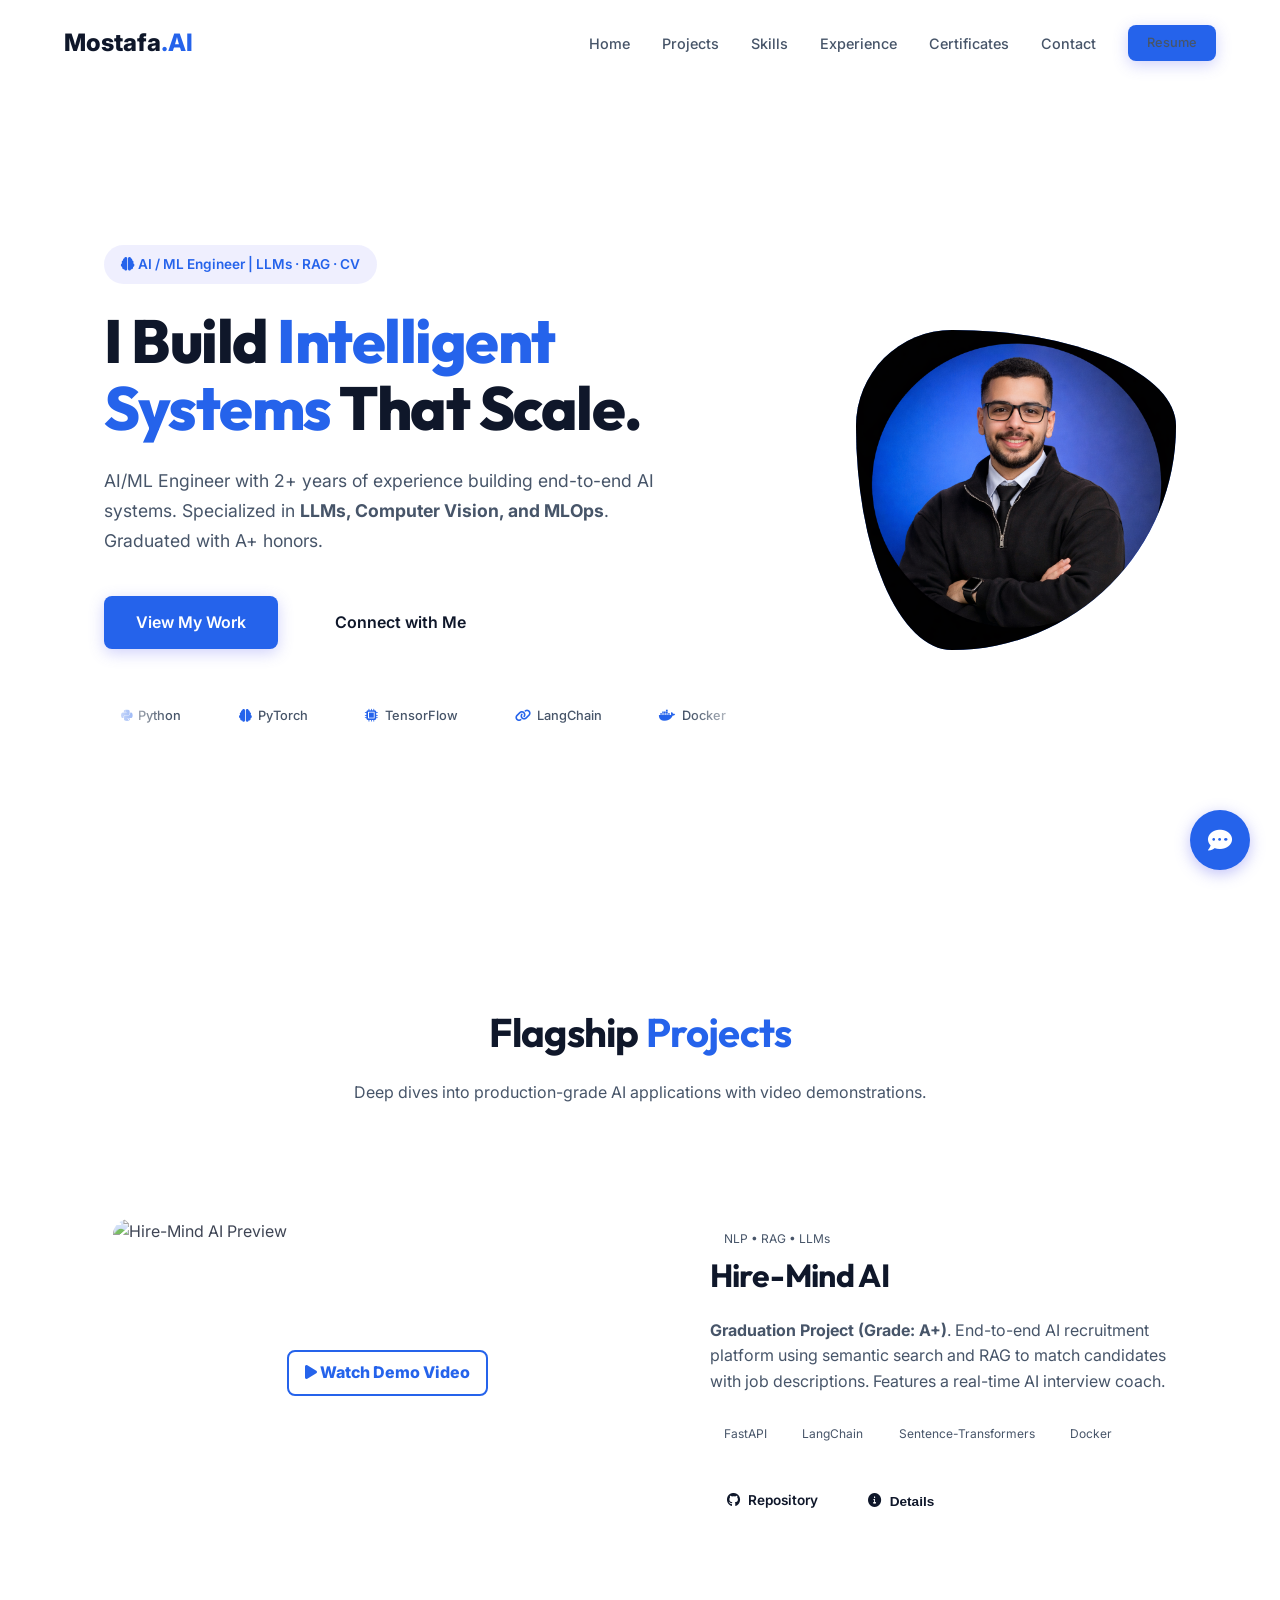
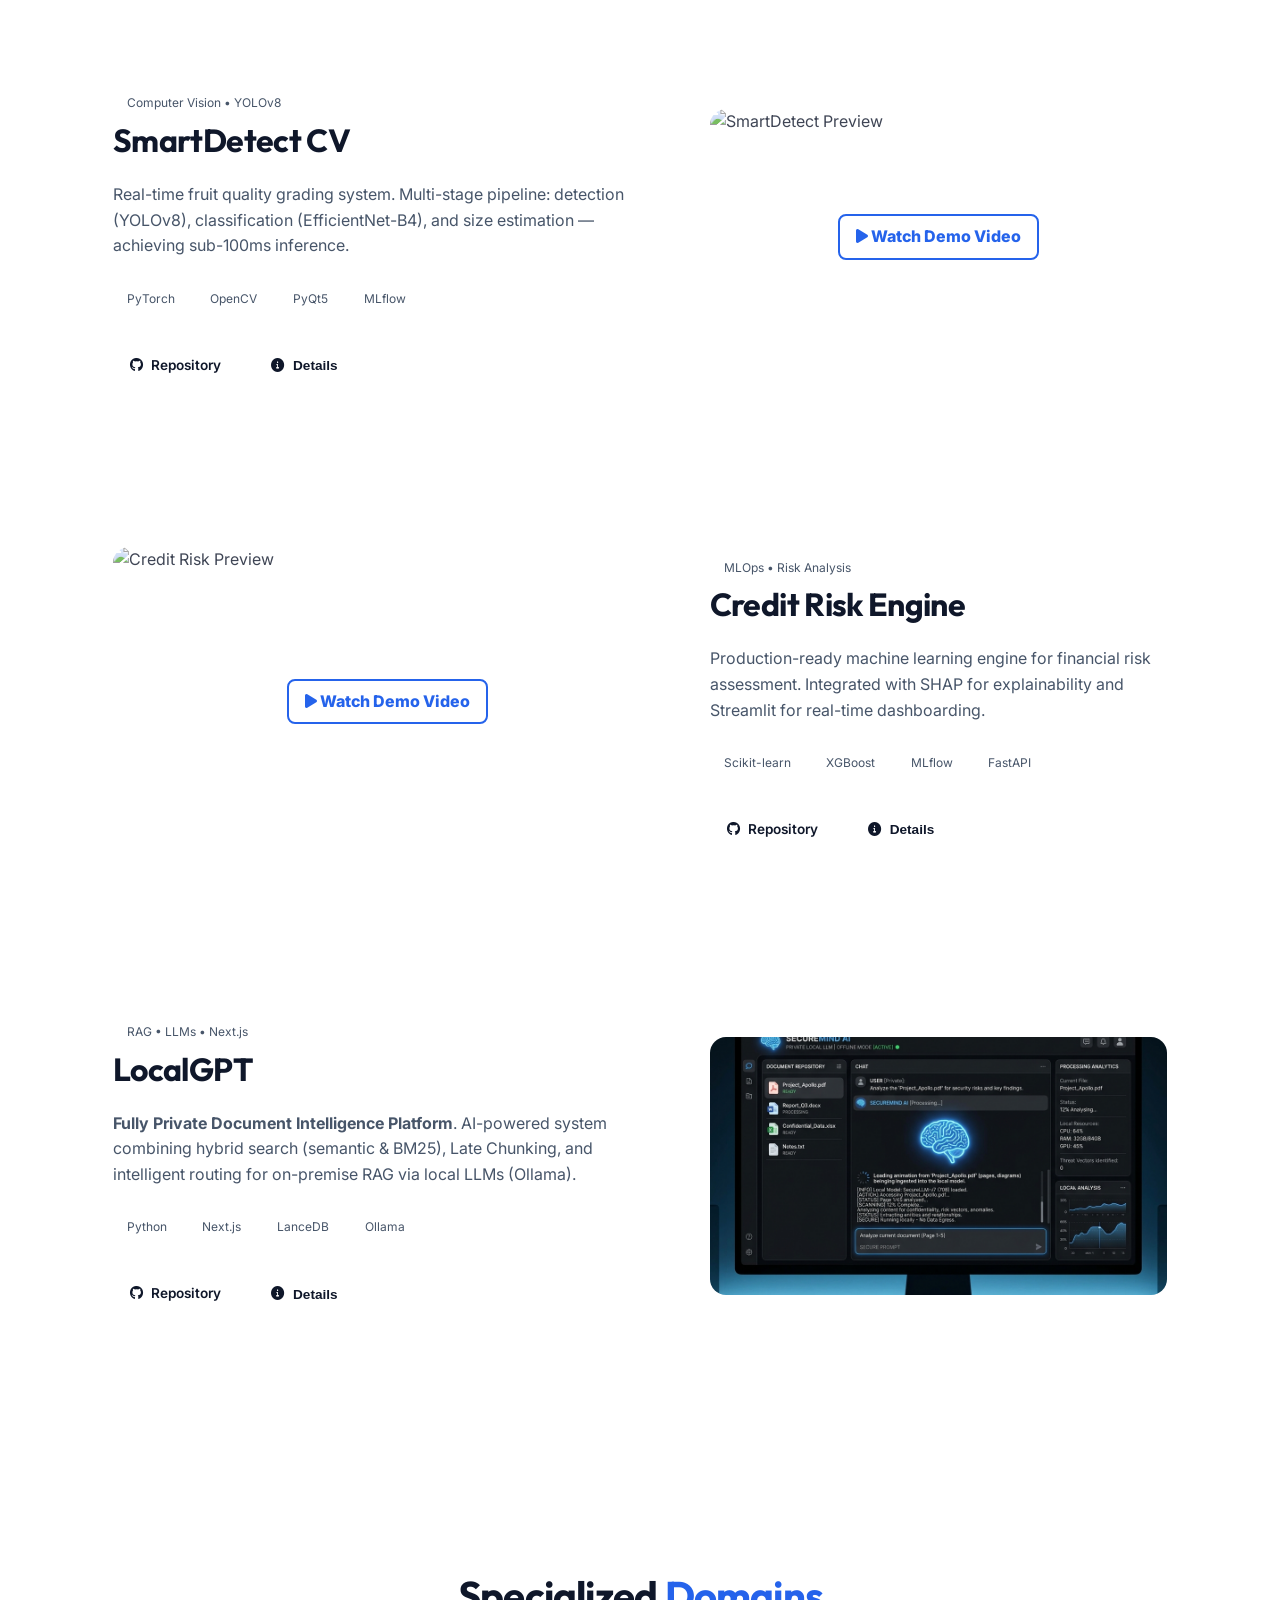
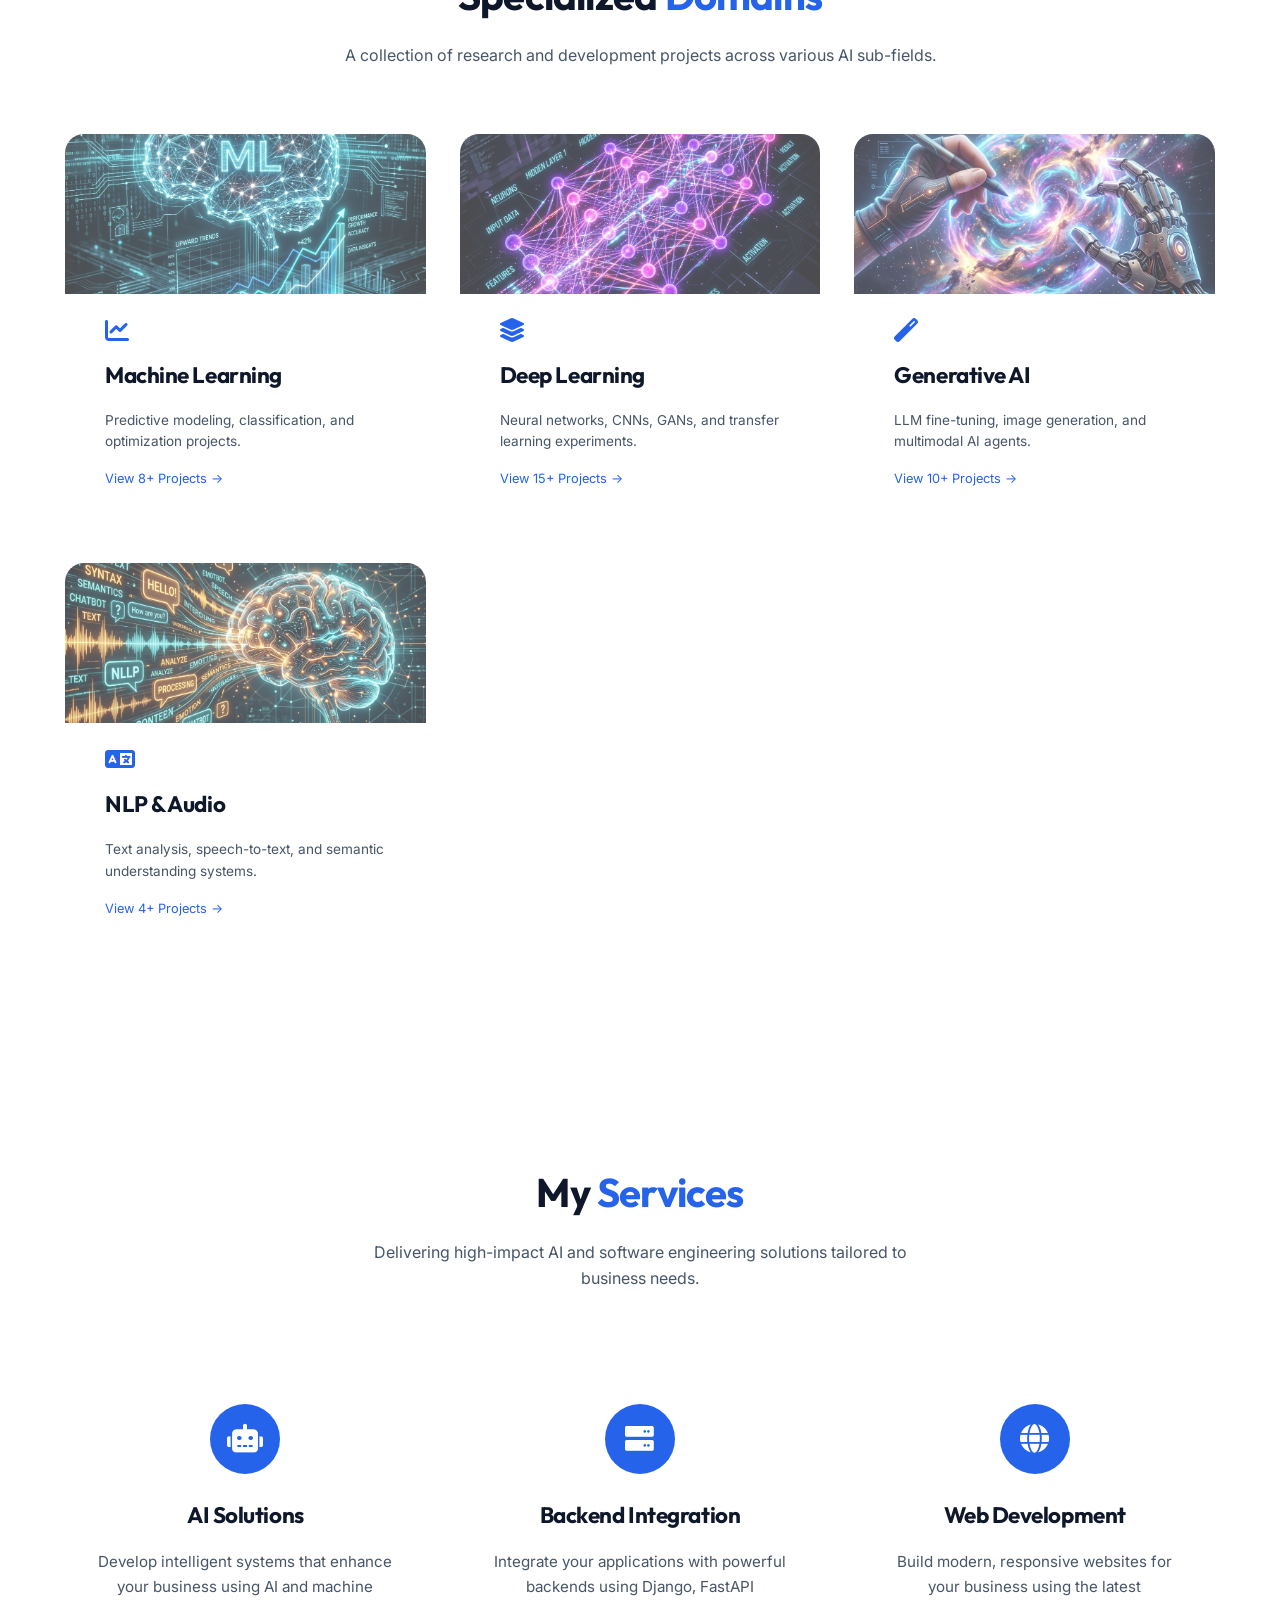
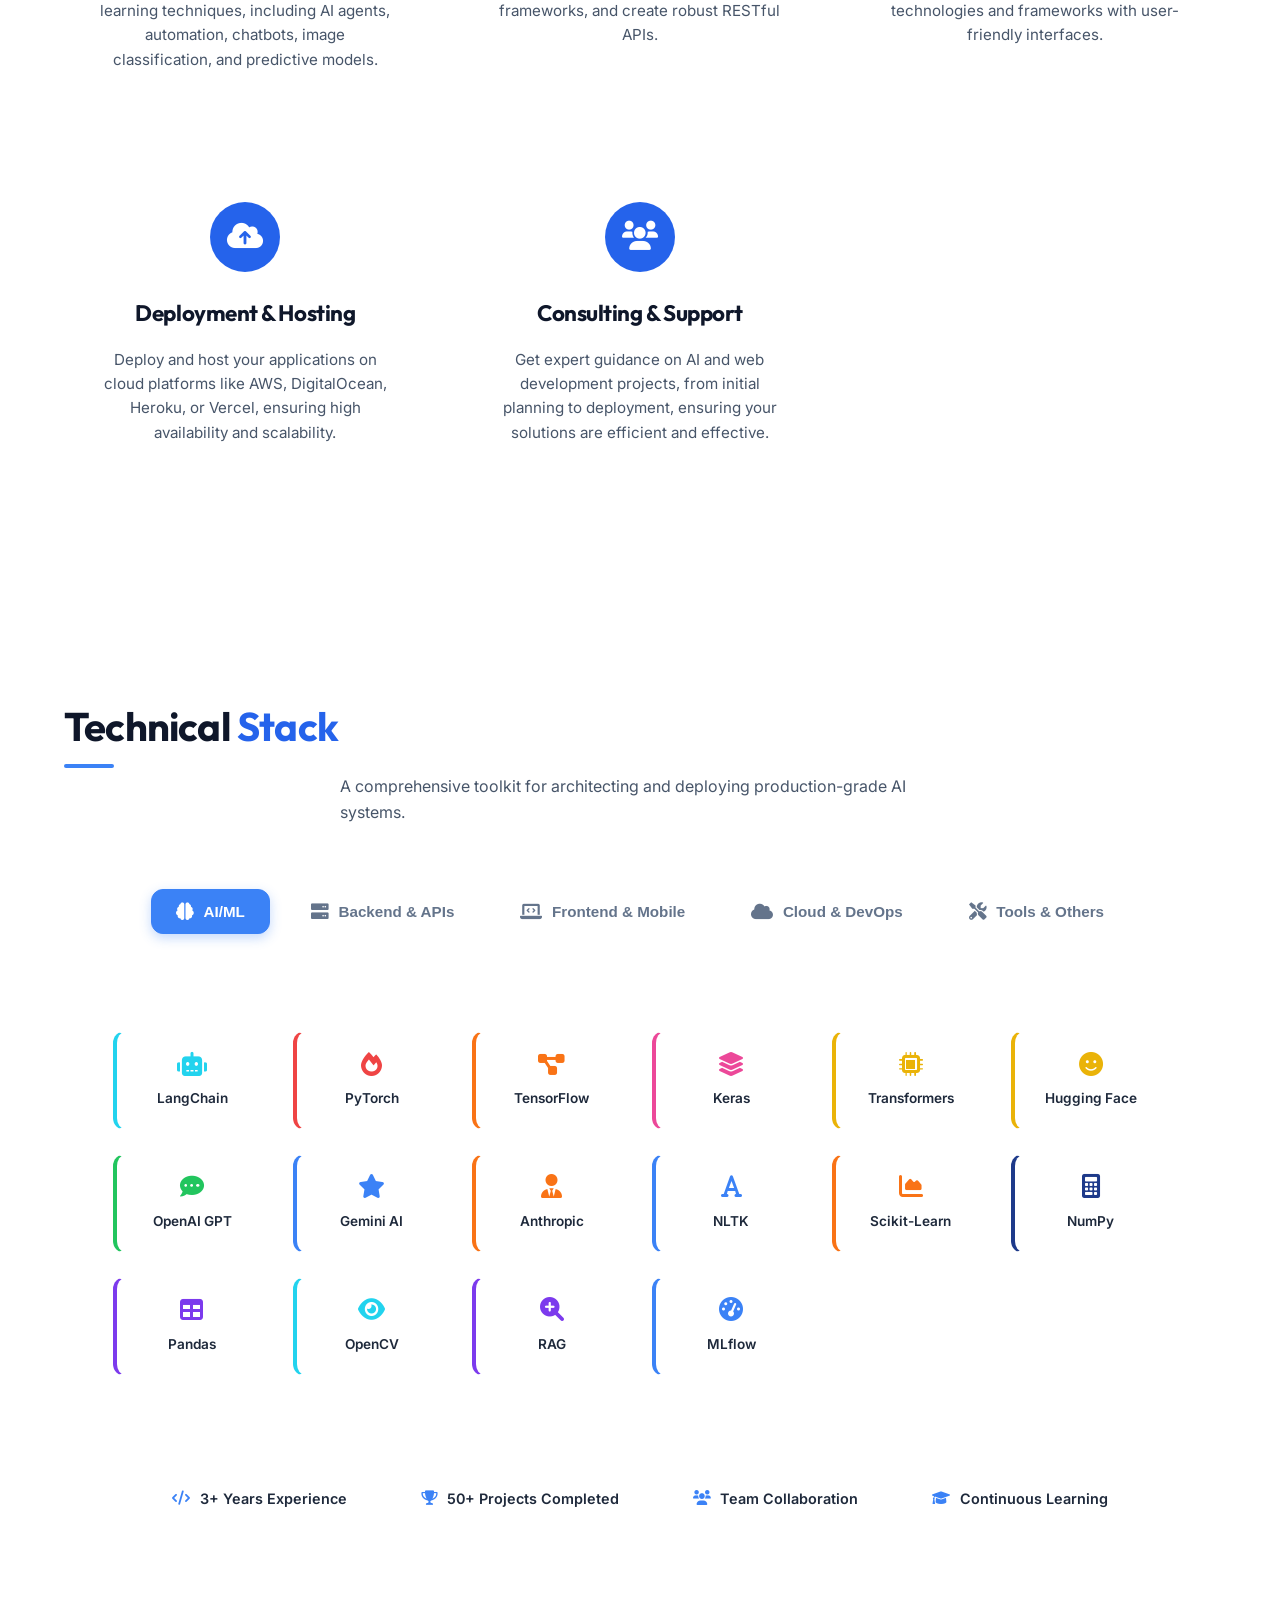
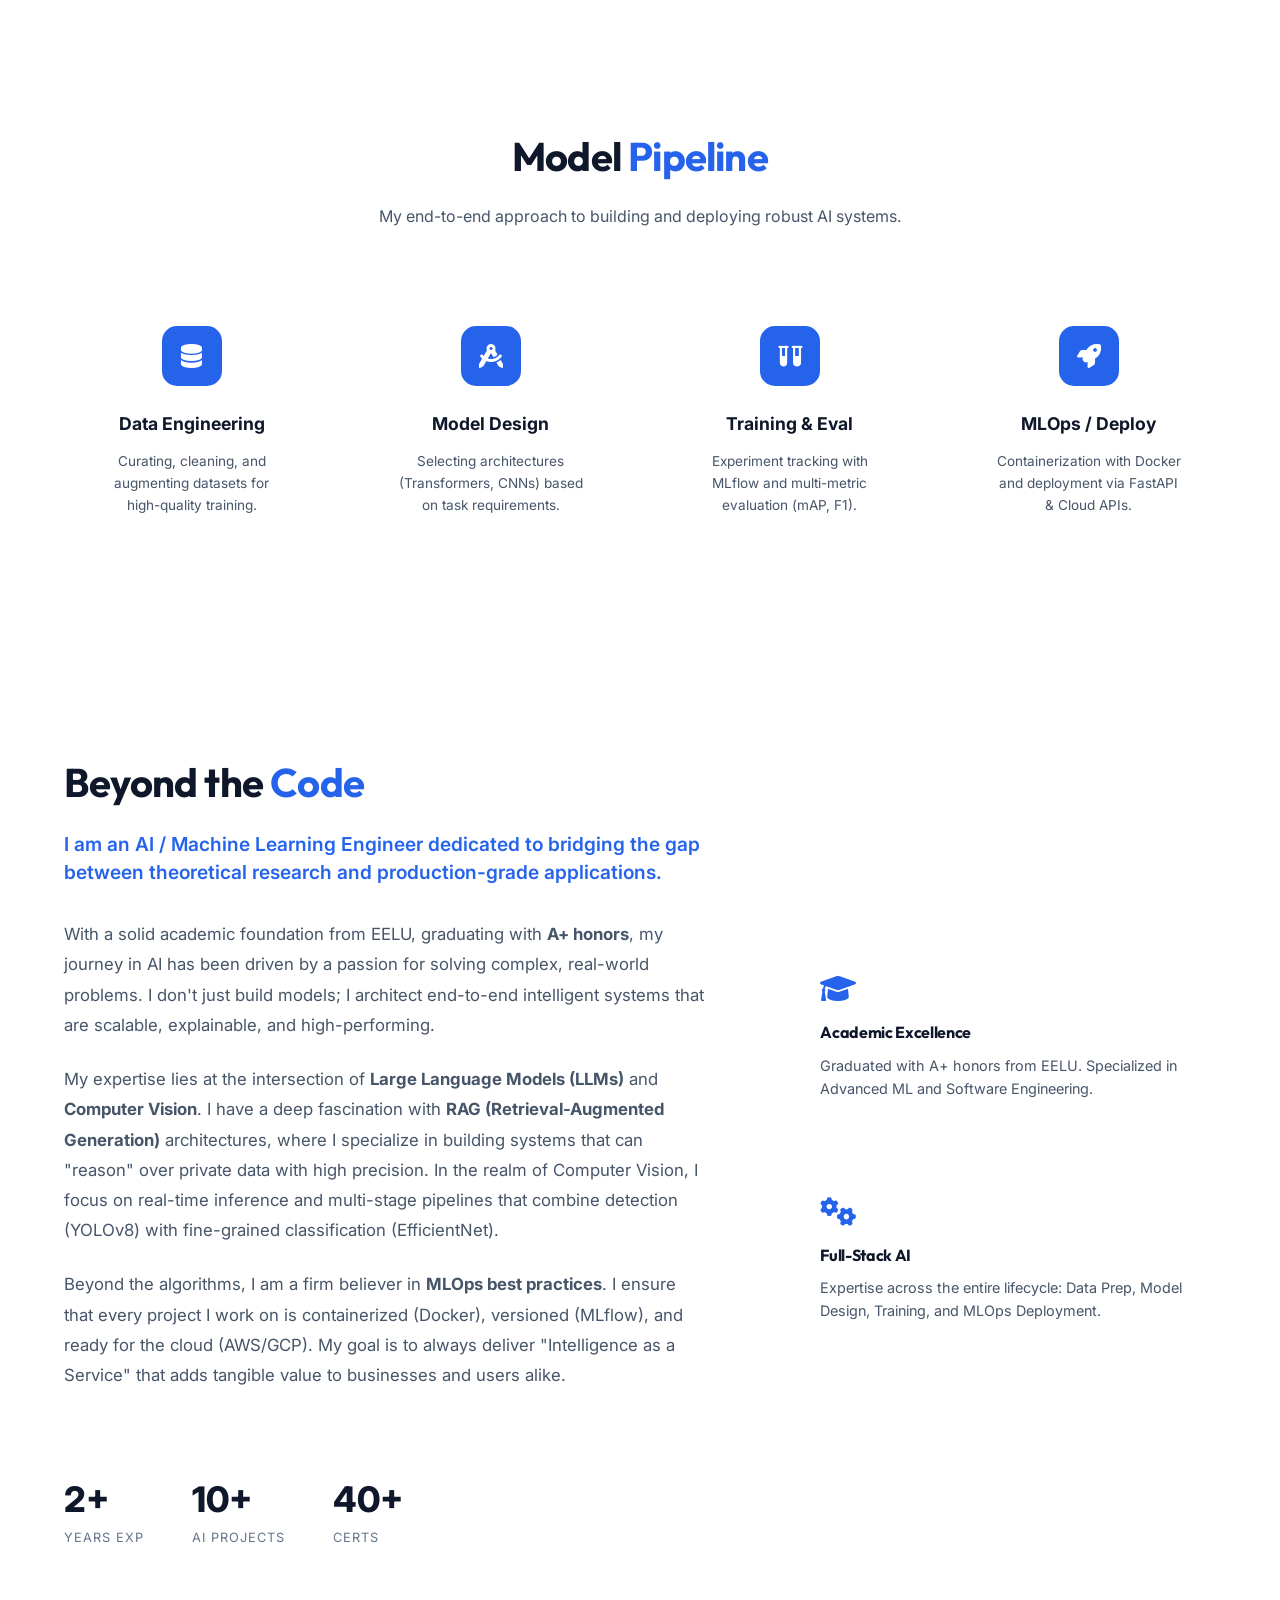
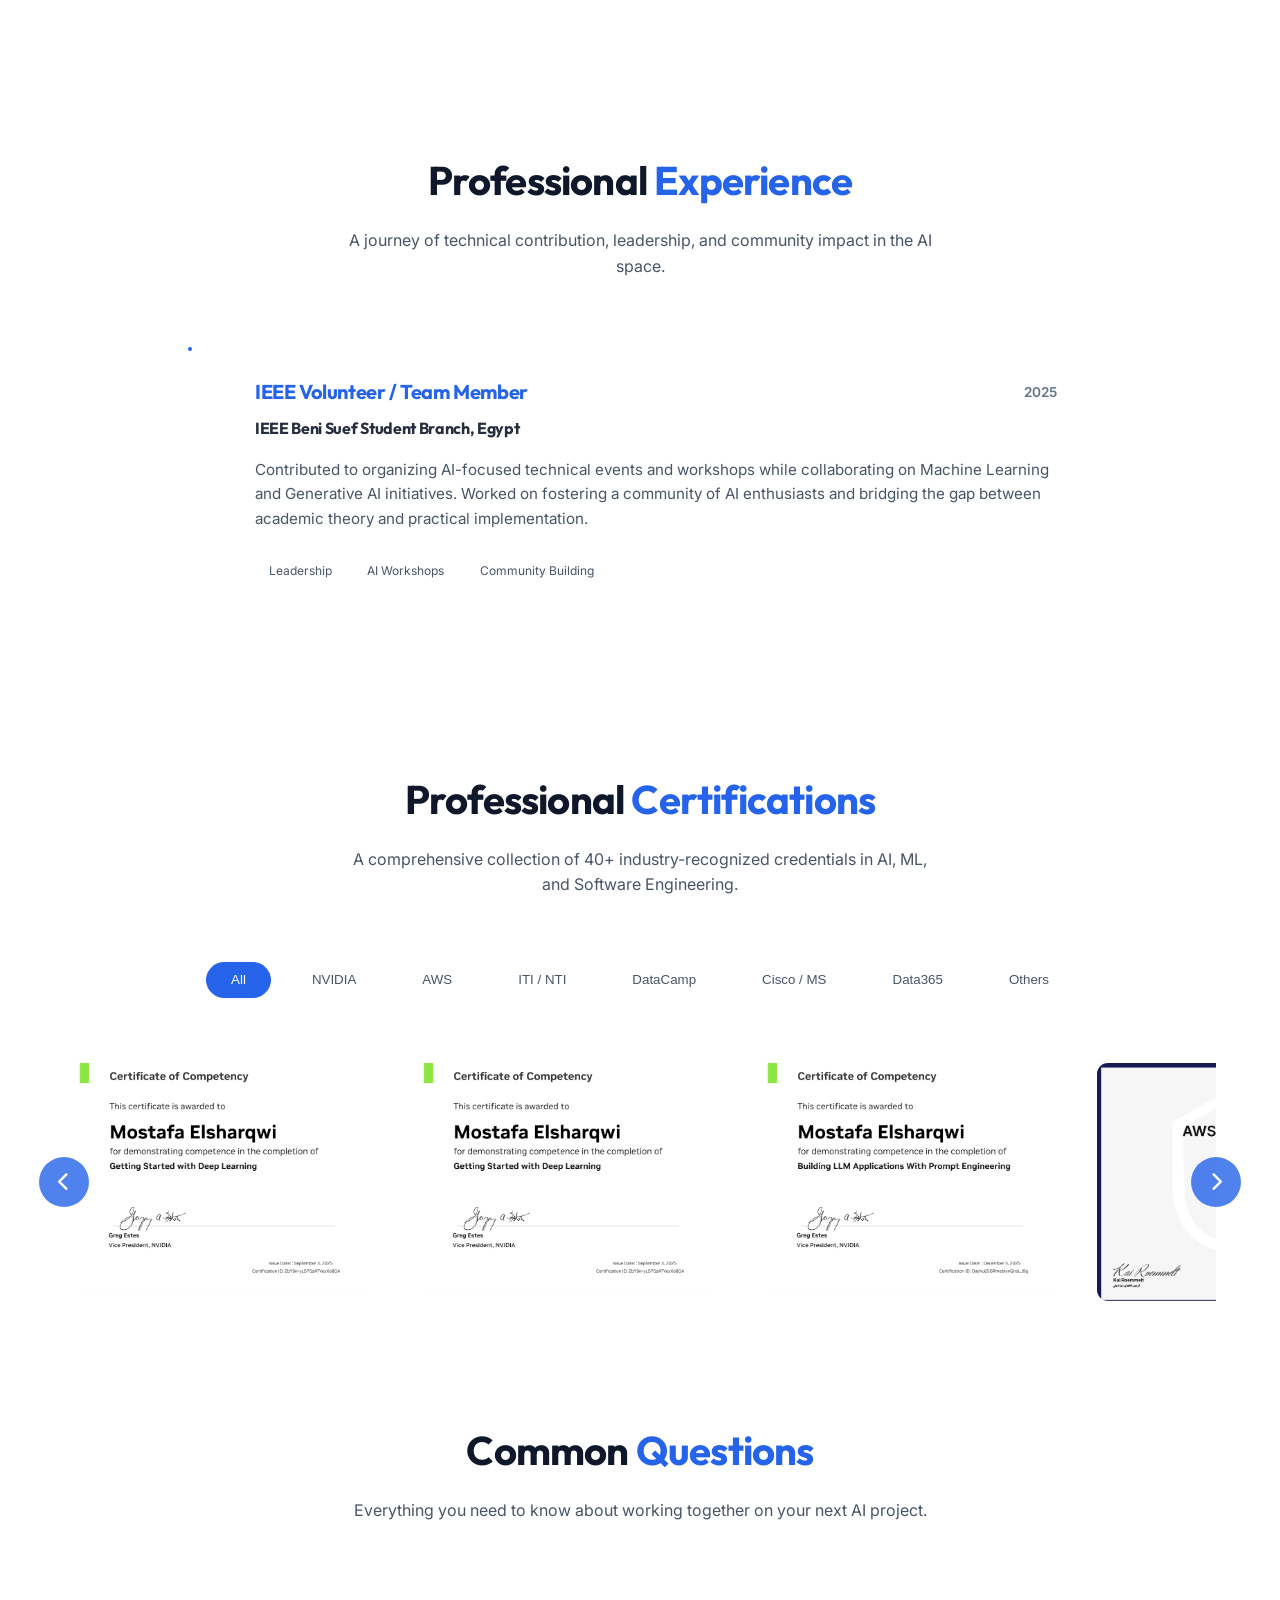
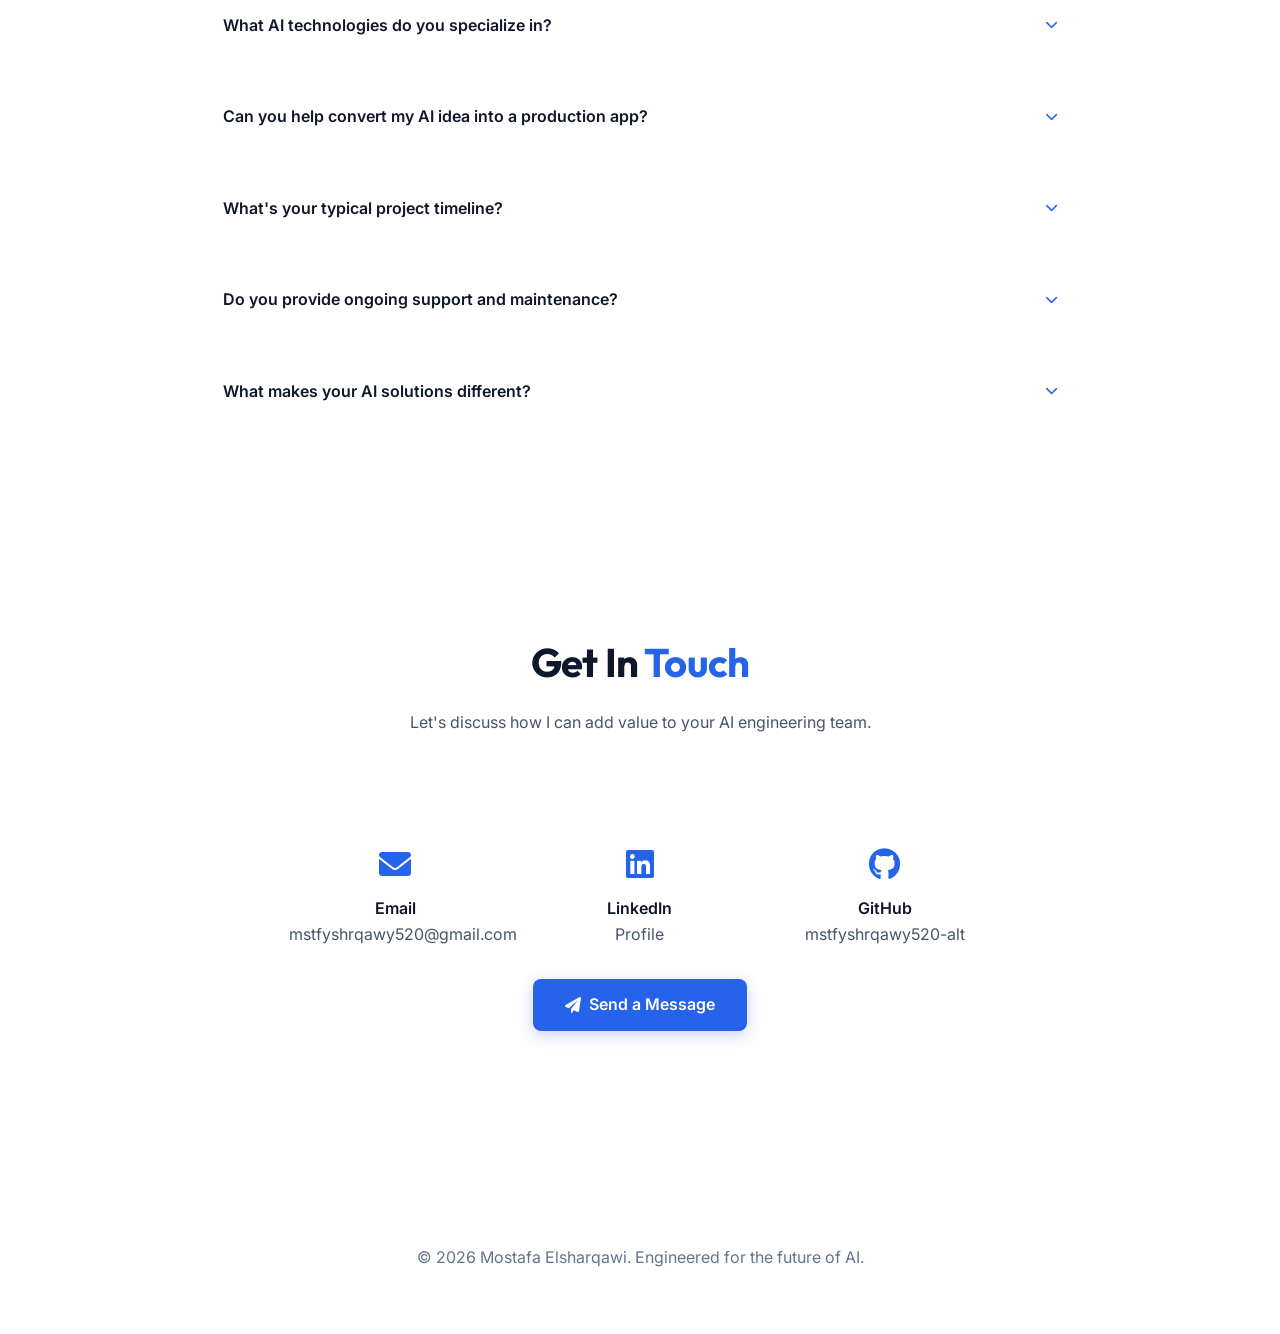
==== commit 8c31e60e: "UI Update: Replaced 'Show Demo' with 'Watch Demo Video' and improved button visibility with bold acc" ====
--- a/index.html
+++ b/index.html
@@ -95,8 +95,8 @@
             <div class="cert-overlay"
               style="opacity: 1; background: rgba(255,255,255,0.2); display: flex; align-items: center; justify-content: center; pointer-events: none;">
               <span
-                style="color: white; font-weight: bold; border: 2px solid white; padding: 0.5rem 1rem; border-radius: 8px;"><i
-                  class="fas fa-play"></i> Show Demo</span>
+                style="color: #2563eb; font-weight: 800; border: 2px solid #2563eb; background: #ffffff; padding: 0.5rem 1rem; border-radius: 8px;"><i
+                  class="fas fa-play"></i> Watch Demo Video</span>
             </div>
           </div>
           <div class="project-info">
@@ -145,8 +145,8 @@
             <div class="cert-overlay"
               style="opacity: 1; background: rgba(255,255,255,0.2); display: flex; align-items: center; justify-content: center; pointer-events: none;">
               <span
-                style="color: white; font-weight: bold; border: 2px solid white; padding: 0.5rem 1rem; border-radius: 8px;"><i
-                  class="fas fa-play"></i> Show Demo</span>
+                style="color: #2563eb; font-weight: 800; border: 2px solid #2563eb; background: #ffffff; padding: 0.5rem 1rem; border-radius: 8px;"><i
+                  class="fas fa-play"></i> Watch Demo Video</span>
             </div>
           </div>
         </div>
@@ -158,8 +158,8 @@
             <div class="cert-overlay"
               style="opacity: 1; background: rgba(255,255,255,0.2); display: flex; align-items: center; justify-content: center; pointer-events: none;">
               <span
-                style="color: white; font-weight: bold; border: 2px solid white; padding: 0.5rem 1rem; border-radius: 8px;"><i
-                  class="fas fa-play"></i> Show Demo</span>
+                style="color: #2563eb; font-weight: 800; border: 2px solid #2563eb; background: #ffffff; padding: 0.5rem 1rem; border-radius: 8px;"><i
+                  class="fas fa-play"></i> Watch Demo Video</span>
             </div>
           </div>
           <div class="project-info">
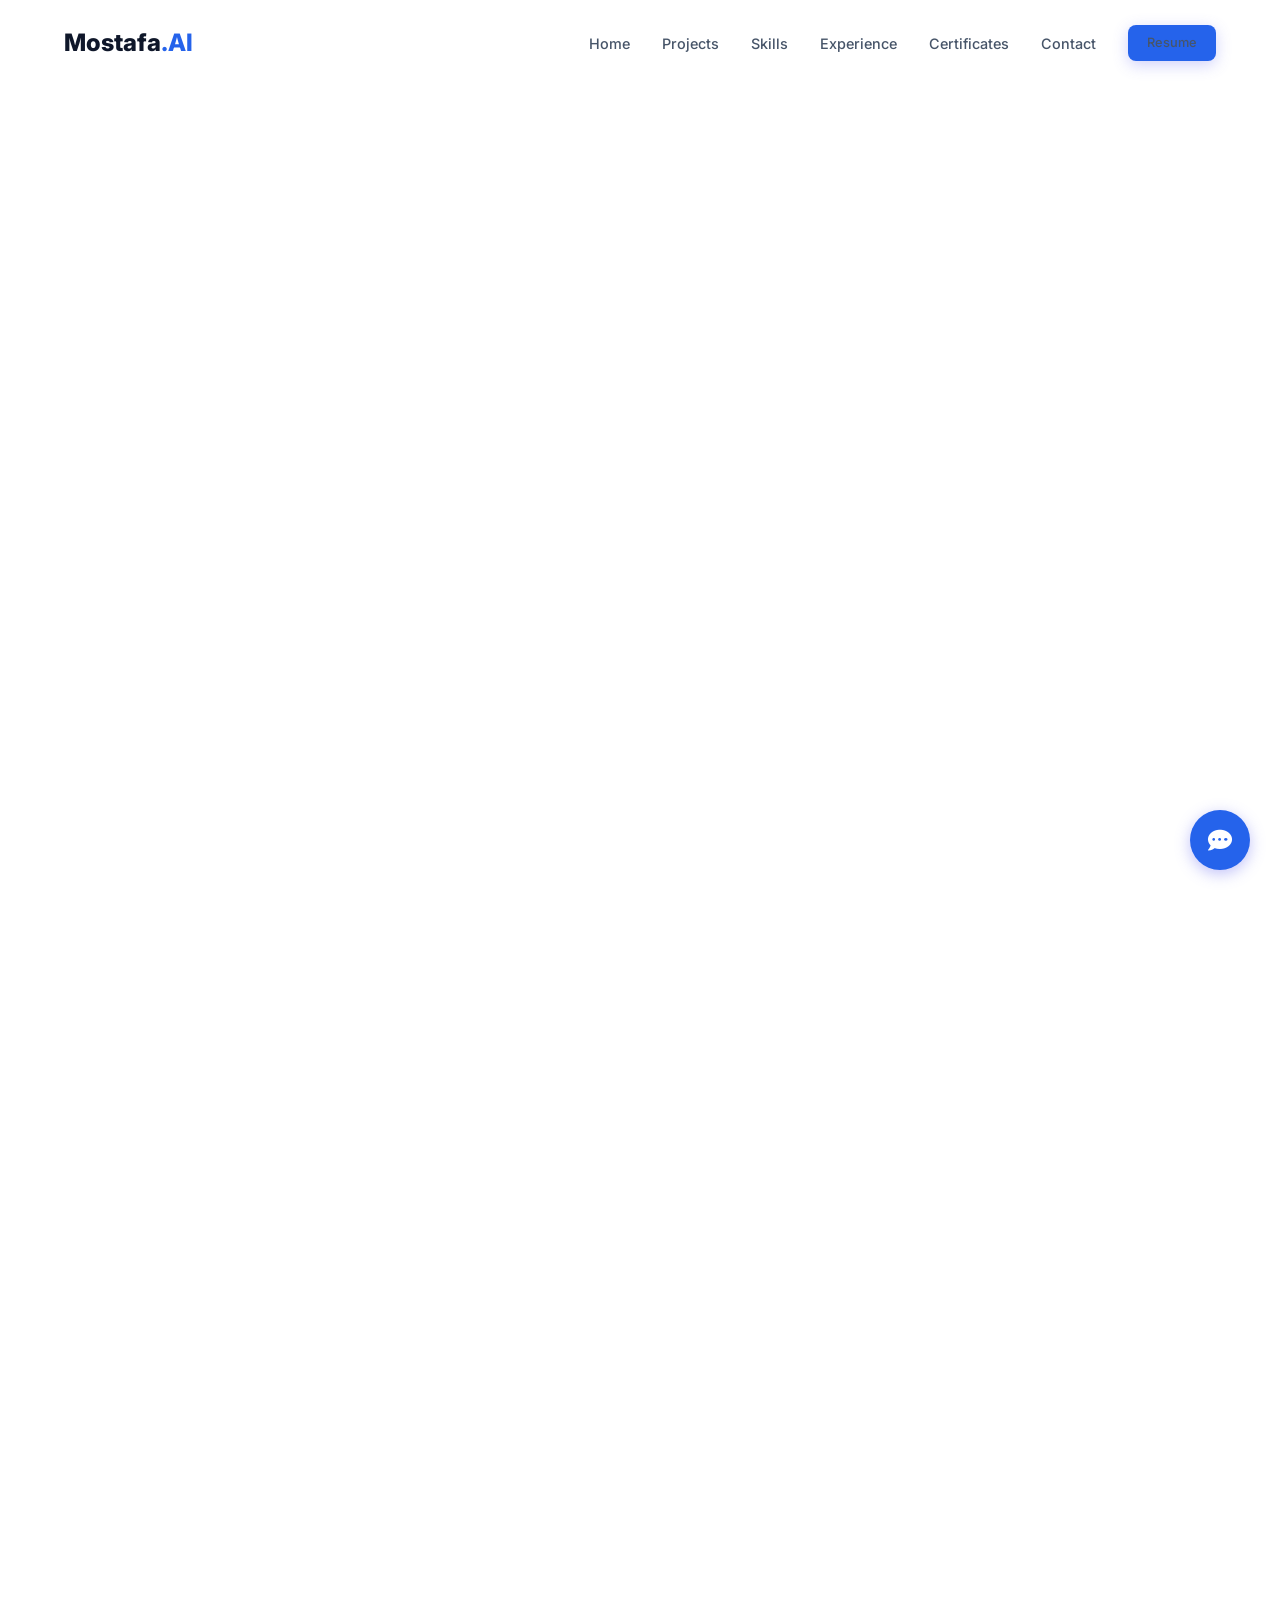
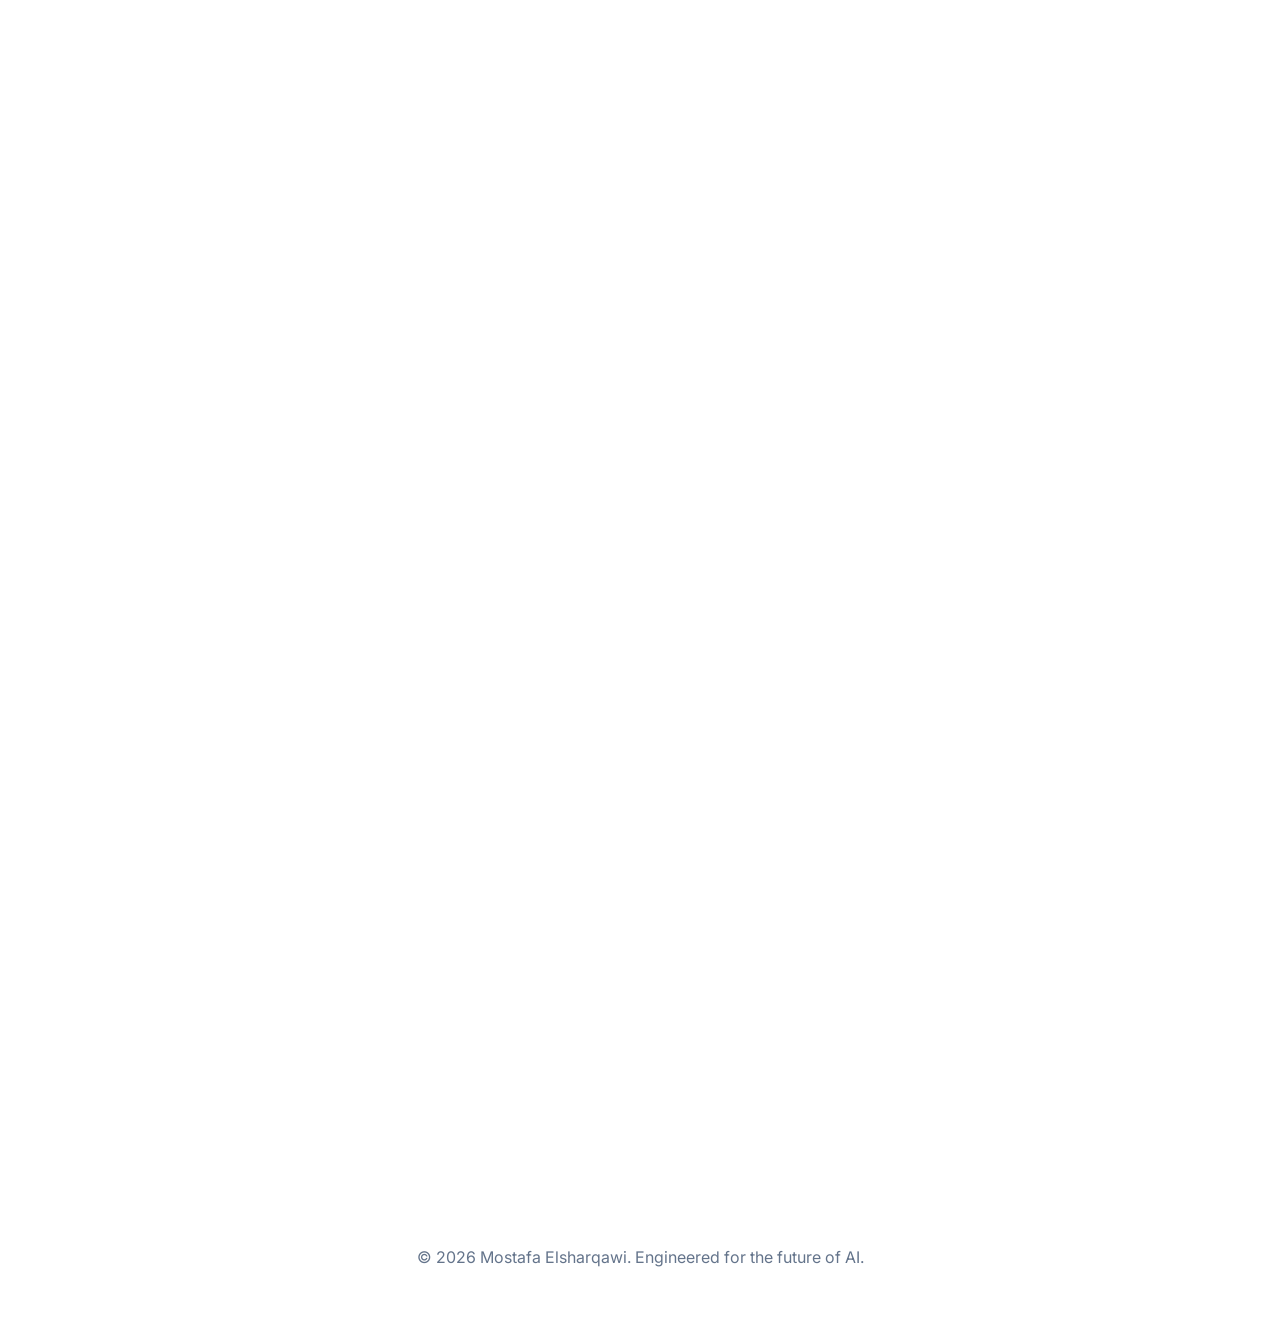
==== commit 62bac10a: "Modernize Specialized Domains: Add interactive project switcher and fix mobile clipping" ====
--- a/index.html
+++ b/index.html
@@ -49,7 +49,7 @@
         </div>
         
         <!-- High-Speed Tech Marquee -->
-        <div class="tech-marquee-container" style="margin-top: 3rem; overflow: hidden; white-space: nowrap; width: 100%; mask-image: linear-gradient(to right, transparent, black 10%, black 90%, transparent);">
+        <div class="tech-marquee-container" style="margin-top: 3rem; overflow: hidden; white-space: nowrap; width: 100%; max-width: 100vw; mask-image: linear-gradient(to right, transparent, black 10%, black 90%, transparent);">
           <div class="tech-marquee" style="display: inline-block; animation: marquee 30s linear infinite;">
             <span class="marquee-item"><i class="fab fa-python"></i> Python</span>
             <span class="marquee-item"><i class="fas fa-brain"></i> PyTorch</span>
@@ -219,7 +219,7 @@
       </div>
 
       <div class="skills-container">
-        <a href="machine-learning.html" class="skill-box reveal" style="text-decoration: none; color: inherit;">
+        <div class="skill-box reveal domain-card" data-domain="ml" style="cursor: pointer;">
           <div class="skill-visual">
             <img src="assets/categories/cat_ml.png" alt="Machine Learning">
           </div>
@@ -227,10 +227,11 @@
             <i class="fas fa-chart-line" style="font-size: 1.5rem; color: var(--accent); margin-bottom: 1rem;"></i>
             <h4>Machine Learning</h4>
             <p style="font-size: 0.85rem; color: var(--text-secondary);">Predictive modeling, classification, and optimization projects.</p>
-            <span style="display: inline-block; margin-top: 1rem; font-size: 0.8rem; color: var(--accent);">View 8+ Projects →</span>
-          </div>
-        </a>
-        <a href="deep-learning.html" class="skill-box reveal" style="text-decoration: none; color: inherit;">
+            <span style="display: inline-block; margin-top: 1rem; font-size: 0.8rem; color: var(--accent);">View Projects →</span>
+          </div>
+        </div>
+
+        <div class="skill-box reveal domain-card" data-domain="dl" style="cursor: pointer;">
           <div class="skill-visual">
             <img src="assets/categories/cat_dl.png" alt="Deep Learning">
           </div>
@@ -238,10 +239,11 @@
             <i class="fas fa-layer-group" style="font-size: 1.5rem; color: var(--accent); margin-bottom: 1rem;"></i>
             <h4>Deep Learning</h4>
             <p style="font-size: 0.85rem; color: var(--text-secondary);">Neural networks, CNNs, GANs, and transfer learning experiments.</p>
-            <span style="display: inline-block; margin-top: 1rem; font-size: 0.8rem; color: var(--accent);">View 15+ Projects →</span>
-          </div>
-        </a>
-        <a href="generative-ai.html" class="skill-box reveal" style="text-decoration: none; color: inherit;">
+            <span style="display: inline-block; margin-top: 1rem; font-size: 0.8rem; color: var(--accent);">View Projects →</span>
+          </div>
+        </div>
+
+        <div class="skill-box reveal domain-card" data-domain="genai" style="cursor: pointer;">
           <div class="skill-visual">
             <img src="assets/categories/cat_genai.png" alt="Generative AI">
           </div>
@@ -249,10 +251,11 @@
             <i class="fas fa-magic" style="font-size: 1.5rem; color: var(--accent); margin-bottom: 1rem;"></i>
             <h4>Generative AI</h4>
             <p style="font-size: 0.85rem; color: var(--text-secondary);">LLM fine-tuning, image generation, and multimodal AI agents.</p>
-            <span style="display: inline-block; margin-top: 1rem; font-size: 0.8rem; color: var(--accent);">View 10+ Projects →</span>
-          </div>
-        </a>
-        <a href="nlp.html" class="skill-box reveal" style="text-decoration: none; color: inherit;">
+            <span style="display: inline-block; margin-top: 1rem; font-size: 0.8rem; color: var(--accent);">View Projects →</span>
+          </div>
+        </div>
+
+        <div class="skill-box reveal domain-card" data-domain="nlp" style="cursor: pointer;">
           <div class="skill-visual">
             <img src="assets/categories/cat_nlp.png" alt="NLP & Audio">
           </div>
@@ -260,9 +263,25 @@
             <i class="fas fa-language" style="font-size: 1.5rem; color: var(--accent); margin-bottom: 1rem;"></i>
             <h4>NLP & Audio</h4>
             <p style="font-size: 0.85rem; color: var(--text-secondary);">Text analysis, speech-to-text, and semantic understanding systems.</p>
-            <span style="display: inline-block; margin-top: 1rem; font-size: 0.8rem; color: var(--accent);">View 4+ Projects →</span>
-          </div>
-        </a>
+            <span style="display: inline-block; margin-top: 1rem; font-size: 0.8rem; color: var(--accent);">View Projects →</span>
+          </div>
+        </div>
+      </div>
+
+      <!-- Dynamic Projects Display -->
+      <div id="domain-projects-container" style="display: none; margin-top: 4rem; padding-top: 4rem; border-top: 1px solid var(--border);">
+        <div class="section-header">
+          <h2 id="domain-title" class="section-title">Domain <span class="accent-text">Projects</span></h2>
+          <p id="domain-subtitle" class="section-subtitle">Detailed look at my work in this field.</p>
+        </div>
+        
+        <div id="domain-projects-grid" class="projects-grid">
+          <!-- Projects will be injected here via JS or simple link logic -->
+        </div>
+
+        <div style="text-align: center; margin-top: 3rem;">
+          <a id="domain-full-link" href="#" class="btn btn-outline">Explore Full Domain Page</a>
+        </div>
       </div>
     </div>
   </section>
--- a/style.css
+++ b/style.css
@@ -4,13 +4,13 @@
   --bg-dark: #ffffff;
   --bg-card: #ffffff;
   --accent: #2563eb;
-  --accent-glow: transparent;
+  --accent-glow: rgba(37, 99, 235, 0.1);
   --text-primary: #0f172a;
   --text-secondary: #475569;
   --text-muted: #64748b;
-  --border: #ffffff;
+  --border: #e2e8f0;
   --glass-bg: rgba(255, 255, 255, 0.9);
-  --glass-border: #ffffff;
+  --glass-border: #e2e8f0;
   --font-heading: 'Outfit', sans-serif;
   --font-body: 'Inter', sans-serif;
   --transition: all 0.3s ease;
@@ -32,6 +32,13 @@
   font-family: var(--font-body);
   line-height: 1.6;
   overflow-x: hidden;
+  width: 100%;
+  position: relative;
+}
+
+img, video {
+  max-width: 100%;
+  height: auto;
 }
 
 .container {
@@ -57,7 +64,7 @@
   font-size: 0.8rem;
   font-weight: 500;
   color: var(--text-secondary);
-  border: 1px solid transparent;
+  border: 1px solid var(--border);
   transition: all 0.3s ease;
 }
 
@@ -188,6 +195,7 @@
   max-width: 1200px;
   margin: 0 auto;
   width: 100%;
+  min-width: 0;
 }
 
 .hero-text {
@@ -213,10 +221,18 @@
     flex-direction: column;
     text-align: center;
     padding-top: 2rem;
+    width: 100%;
+    margin: 0;
+  }
+  .hero-text {
+    width: 100%;
+    max-width: 100%;
+    padding: 0 1rem;
   }
   .hero-image {
     order: -1;
     margin: 0 auto 2rem;
+    width: 100%;
   }
   .hero-image div {
     width: 260px !important;
@@ -225,9 +241,11 @@
   .hero p {
     margin: 0 auto 2.5rem;
     font-size: 1rem;
+    width: 100%;
   }
   .hero-btns {
     justify-content: center;
+    flex-wrap: wrap;
   }
   .hero-tech-col {
     margin-top: 3rem;
@@ -242,7 +260,7 @@
   display: inline-block;
   padding: 0.5rem 1rem;
   background: rgba(99, 102, 241, 0.1);
-  border: 1px solid transparent;
+  border: 1px solid var(--border);
   border-radius: 100px;
   color: var(--accent);
   font-size: 0.85rem;
@@ -298,7 +316,7 @@
 
 .btn-outline {
   background: transparent;
-  border: 1px solid transparent;
+  border: 1px solid var(--border);
   color: var(--text-primary);
 }
 
@@ -358,7 +376,7 @@
   gap: 3rem;
   align-items: center;
   background: var(--bg-card);
-  border: 1px solid transparent;
+  border: 1px solid var(--border);
   border-radius: 24px;
   overflow: hidden;
   padding: 3rem;
@@ -368,7 +386,7 @@
 .project-card:hover {
   border-color: var(--accent);
   background: #ffffff;
-  box-shadow: 0 20px 40px transparent;
+  box-shadow: 0 20px 40px rgba(0, 0, 0, 0.08);
 }
 
 .project-visual {
@@ -417,7 +435,7 @@
   border-radius: 100px;
   font-size: 0.75rem;
   color: var(--text-secondary);
-  border: 1px solid transparent;
+  border: 1px solid var(--border);
 }
 
 /* Services Section */
@@ -430,7 +448,7 @@
 
 .service-card {
   background: var(--bg-card);
-  border: 1px solid transparent;
+  border: 1px solid var(--border);
   padding: 3rem 2rem;
   border-radius: 24px;
   text-align: center;
@@ -444,8 +462,8 @@
 .service-card:hover {
   transform: translateY(-10px);
   border-color: var(--accent);
-  background: rgba(255, 255, 255, 0.9);
-  box-shadow: 0 20px 40px transparent;
+  background: #ffffff;
+  box-shadow: 0 20px 40px rgba(0, 0, 0, 0.08);
 }
 
 .service-icon {
@@ -484,7 +502,7 @@
 
 .skill-box {
   background: var(--bg-card);
-  border: 1px solid transparent;
+  border: 1px solid var(--border);
   border-radius: 20px;
   backdrop-filter: blur(10px);
   transition: var(--transition);
@@ -524,8 +542,8 @@
 .skill-box:hover {
   transform: translateY(-10px);
   border-color: var(--accent);
-  background: rgba(255, 255, 255, 0.9);
-  box-shadow: 0 20px 40px transparent;
+  background: #ffffff;
+  box-shadow: 0 20px 40px rgba(0, 0, 0, 0.08);
 }
 
 .skill-box h4 {
@@ -552,7 +570,7 @@
 .tab-btn {
   padding: 0.8rem 1.5rem;
   background: white;
-  border: 1px solid transparent;
+  border: 1px solid var(--border);
   border-radius: 12px;
   color: #64748b;
   font-weight: 600;
@@ -587,7 +605,7 @@
   border-radius: 24px;
   padding: 3rem;
   box-shadow: 0 10px 30px transparent;
-  border: 1px solid transparent;
+  border: 1px solid var(--border);
   min-height: 350px;
 }
 
@@ -608,7 +626,7 @@
 
 .skill-card-small {
   background: #ffffff;
-  border: 1px solid transparent;
+  border: 1px solid var(--border);
   border-radius: 12px;
   padding: 1.2rem;
   display: flex;
@@ -658,7 +676,7 @@
   font-weight: 600;
   color: #1e293b;
   box-shadow: 0 4px 10px transparent;
-  border: 1px solid transparent;
+  border: 1px solid var(--border);
 }
 
 .badge-item i {
@@ -718,7 +736,7 @@
 .filter-btn {
   padding: 0.6rem 1.5rem;
   background: rgba(255, 255, 255, 0.05);
-  border: 1px solid transparent;
+  border: 1px solid var(--border);
   border-radius: 100px;
   color: var(--text-secondary);
   cursor: pointer;
@@ -754,7 +772,7 @@
   overflow: hidden;
   aspect-ratio: 4/3;
   cursor: pointer;
-  border: 1px solid transparent;
+  border: 1px solid var(--border);
   transition: var(--transition);
   scroll-snap-align: start;
 }
@@ -854,7 +872,7 @@
   background: var(--bg-card);
   padding: 3.5rem;
   border-radius: 24px;
-  border: 1px solid transparent;
+  border: 1px solid var(--border);
   box-shadow: 0 0 50px transparent;
   backdrop-filter: blur(15px);
 }
@@ -932,7 +950,7 @@
   background: var(--bg-card);
   padding: 2rem;
   border-radius: 20px;
-  border: 1px solid transparent;
+  border: 1px solid var(--border);
   transition: var(--transition);
 }
 
@@ -1029,7 +1047,7 @@
   width: 380px;
   height: 500px;
   background: var(--bg-card);
-  border: 1px solid transparent;
+  border: 1px solid var(--border);
   border-radius: 24px;
   z-index: 3000;
   display: none;
@@ -1109,7 +1127,7 @@
 
 .faq-item {
   background: var(--bg-card);
-  border: 1px solid transparent;
+  border: 1px solid var(--border);
   border-radius: 16px;
   overflow: hidden;
   transition: var(--transition);
@@ -1166,7 +1184,7 @@
 .opt-btn {
   padding: 0.5rem 1rem;
   background: rgba(255, 255, 255, 0.03);
-  border: 1px solid transparent;
+  border: 1px solid var(--border);
   border-radius: 100px;
   color: var(--text-secondary);
   font-size: 0.8rem;
@@ -1191,7 +1209,7 @@
   background: var(--bg-card);
   padding: 2.5rem;
   border-radius: 24px;
-  border: 1px solid transparent;
+  border: 1px solid var(--border);
   position: relative;
   transition: var(--transition);
 }
@@ -1247,7 +1265,7 @@
   text-align: center;
   padding: 2rem;
   background: rgba(255, 255, 255, 0.02);
-  border: 1px solid transparent;
+  border: 1px solid var(--border);
   border-radius: 20px;
   transition: var(--transition);
 }
@@ -1364,7 +1382,7 @@
   background: var(--bg-card);
   padding: 2rem;
   border-radius: 16px;
-  border: 1px solid transparent;
+  border: 1px solid var(--border);
   transition: var(--transition);
 }
 
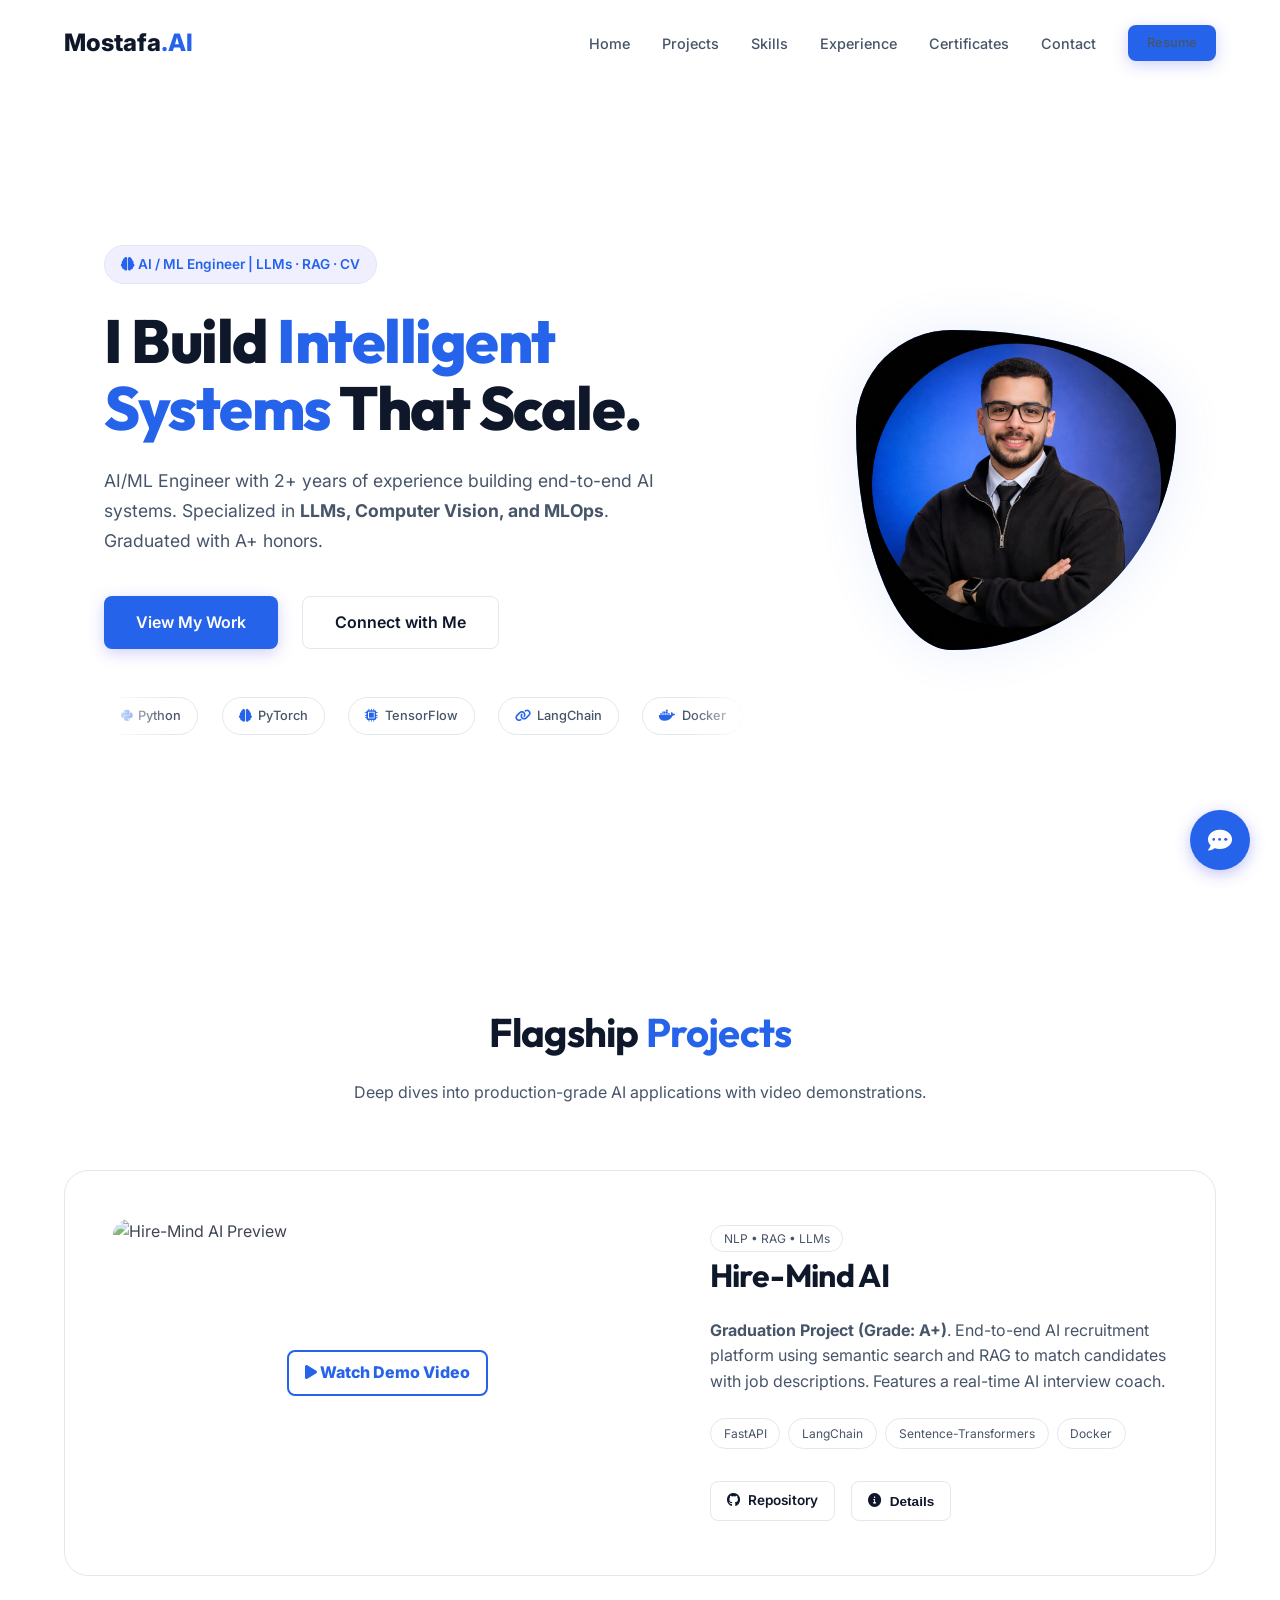
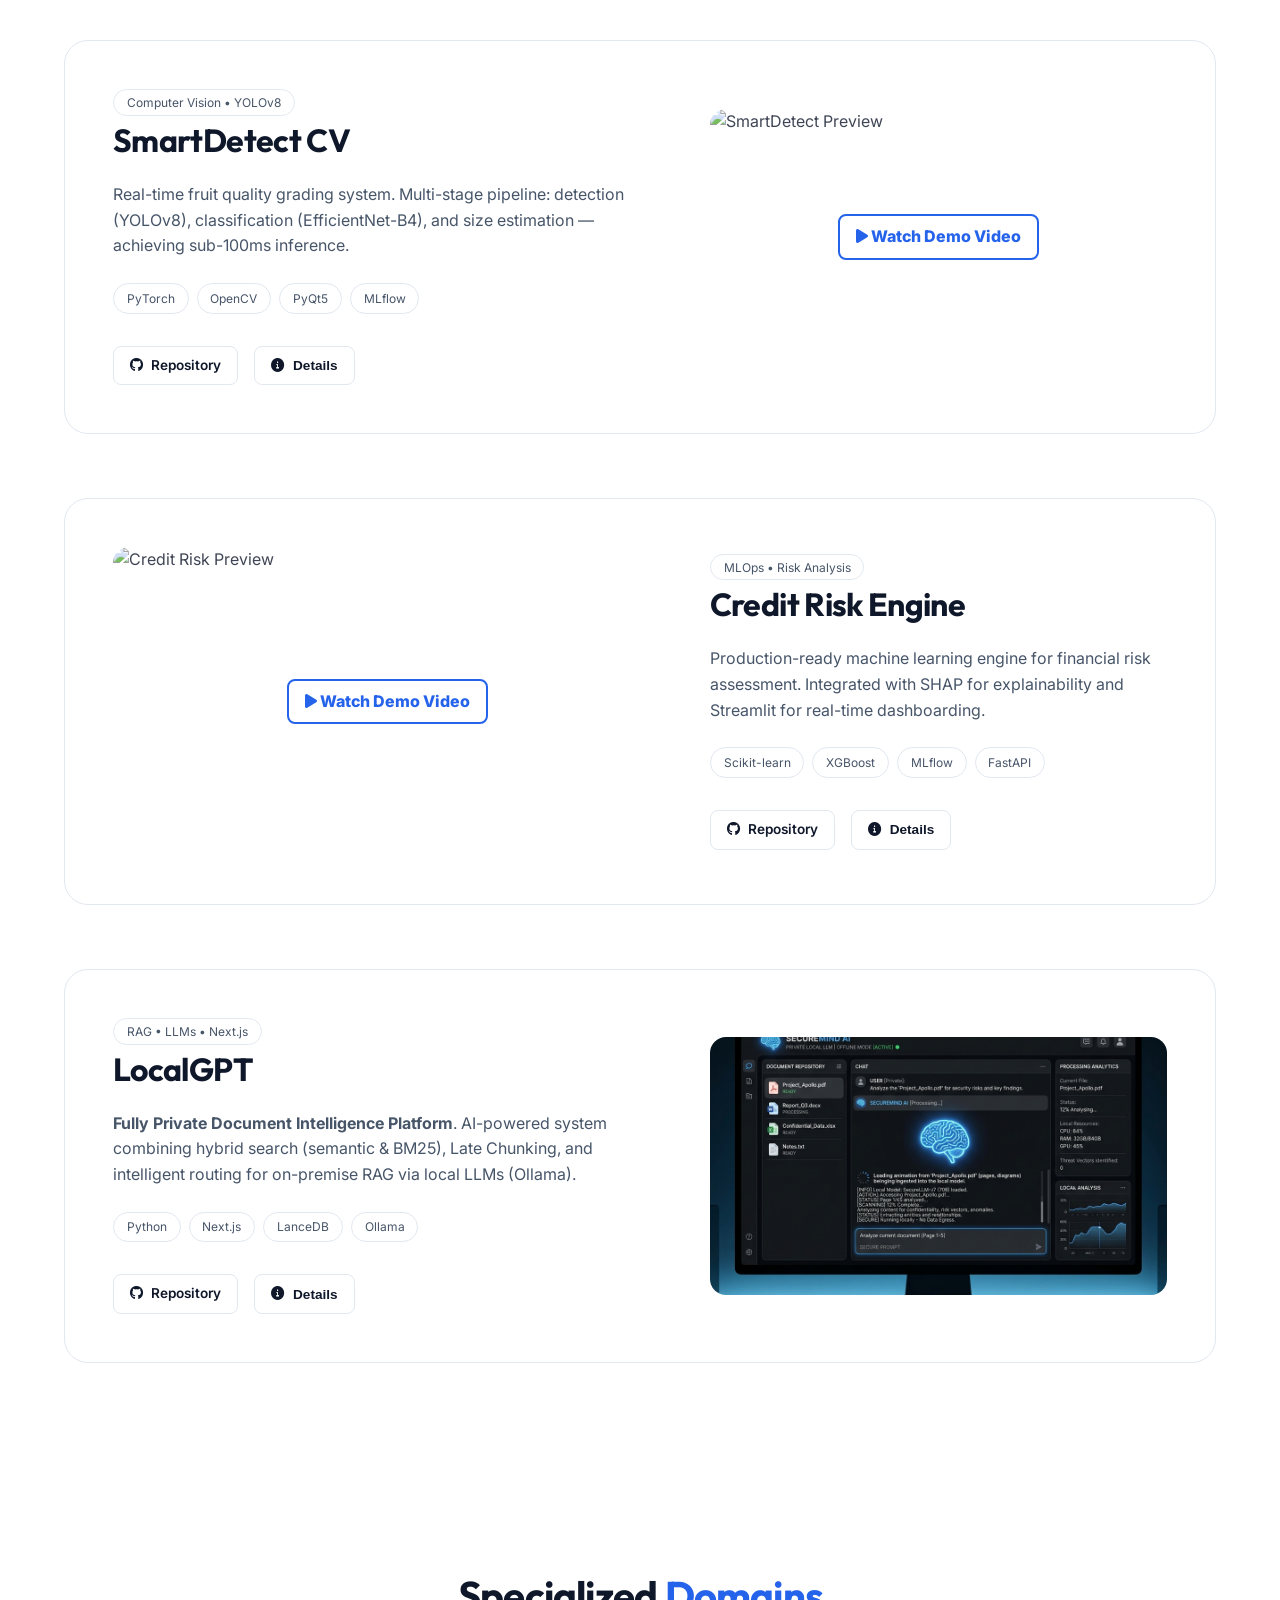
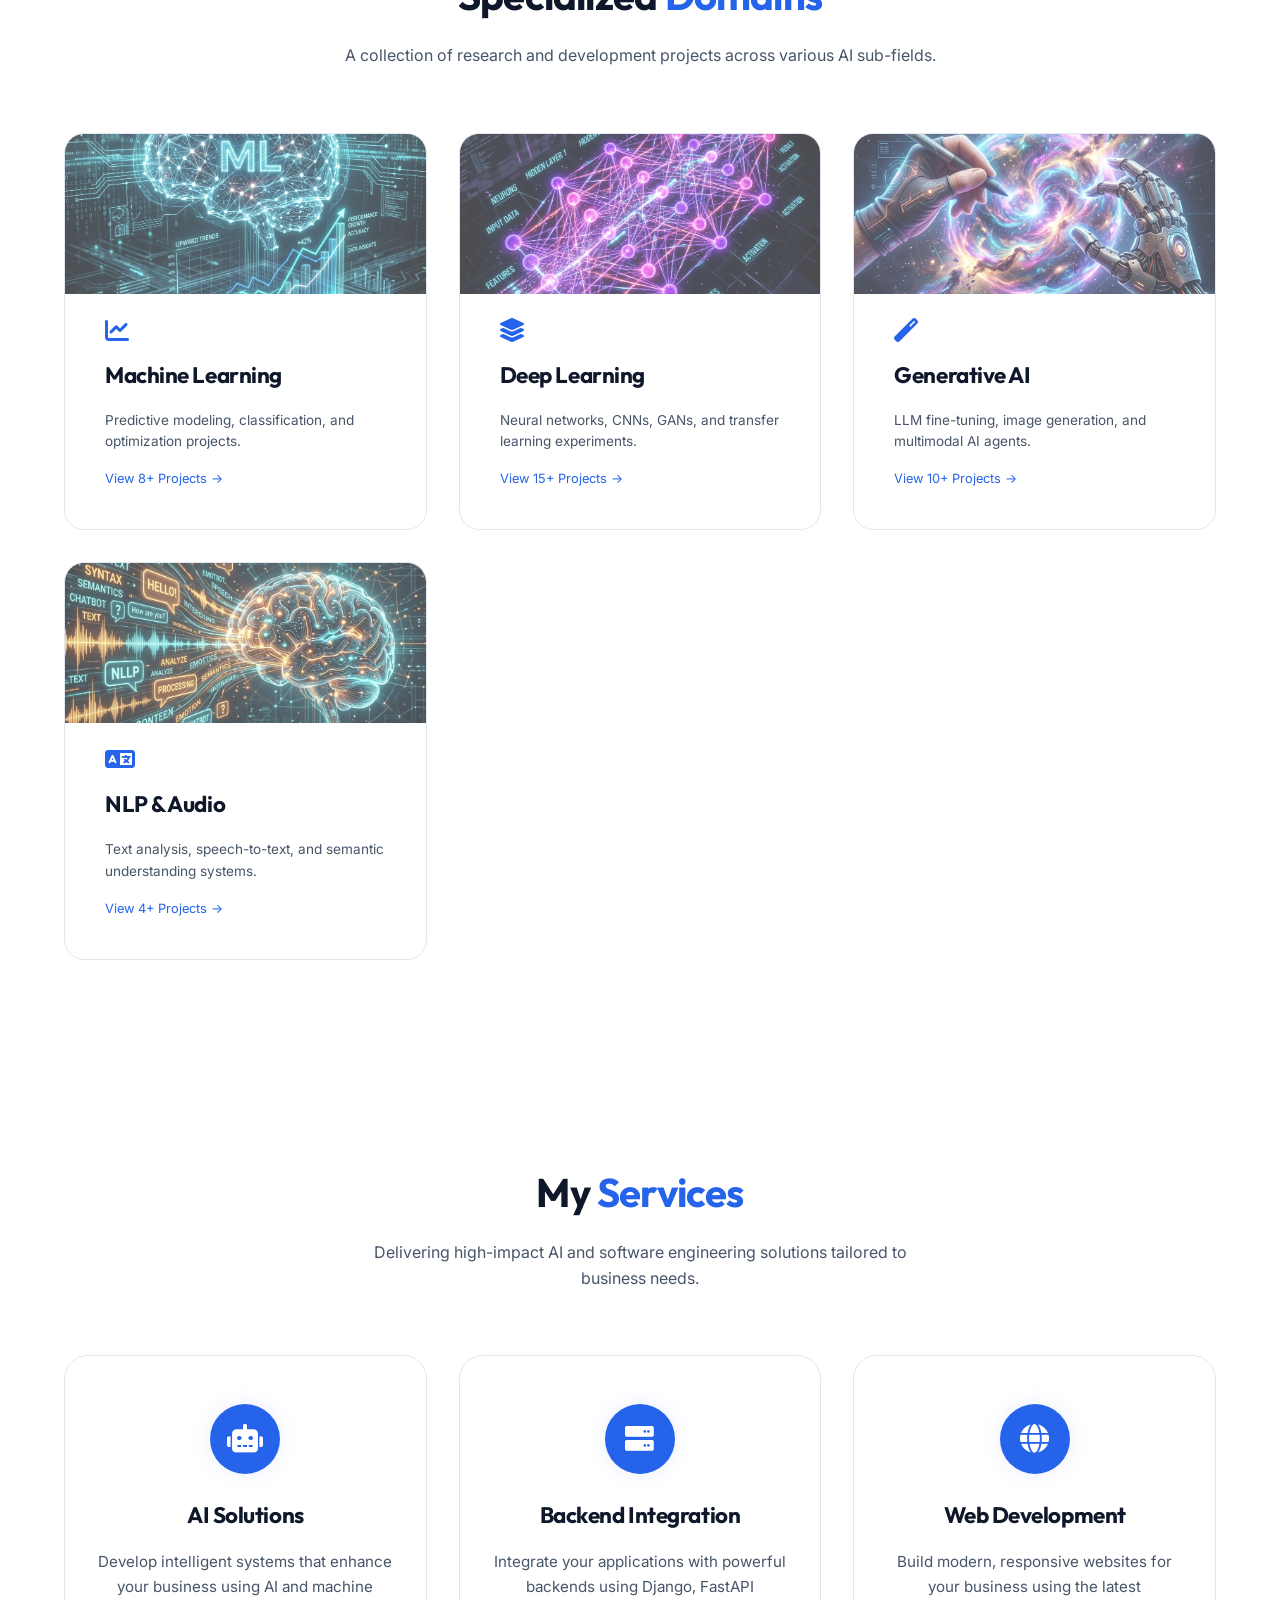
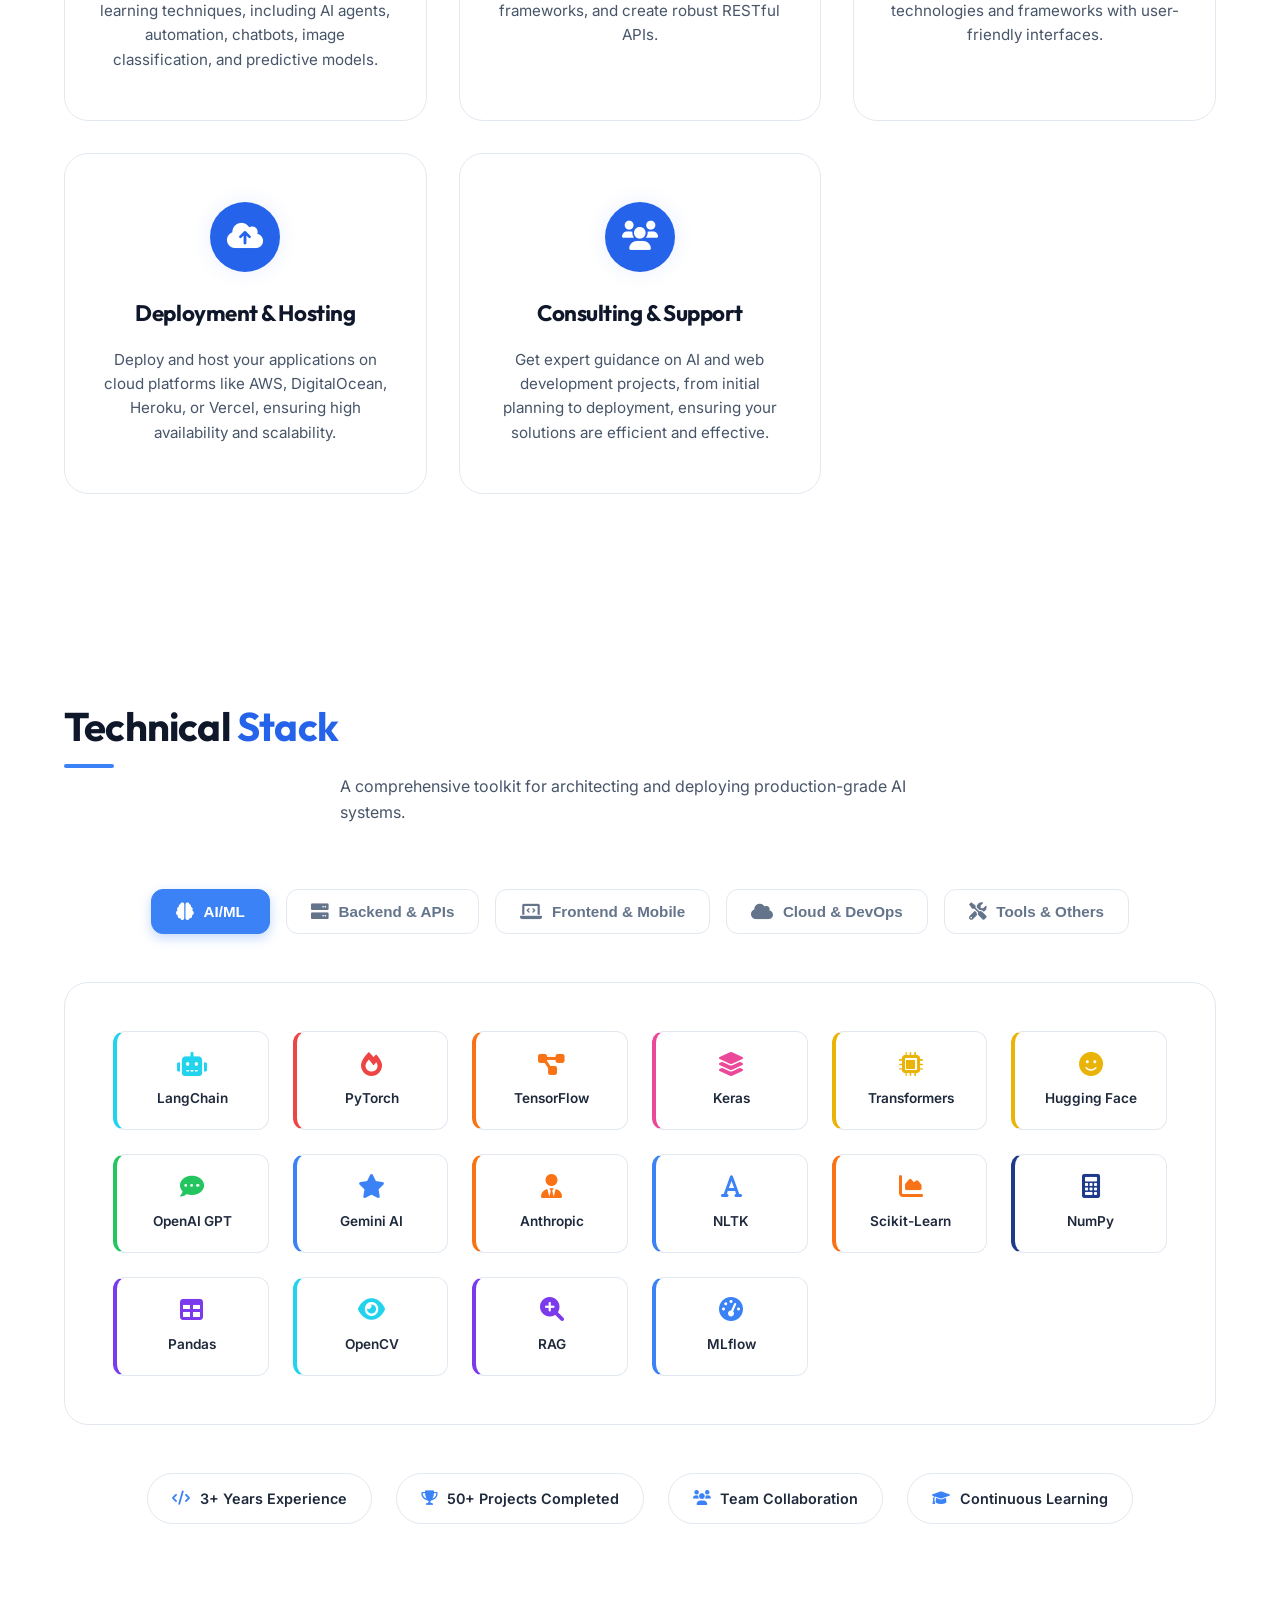
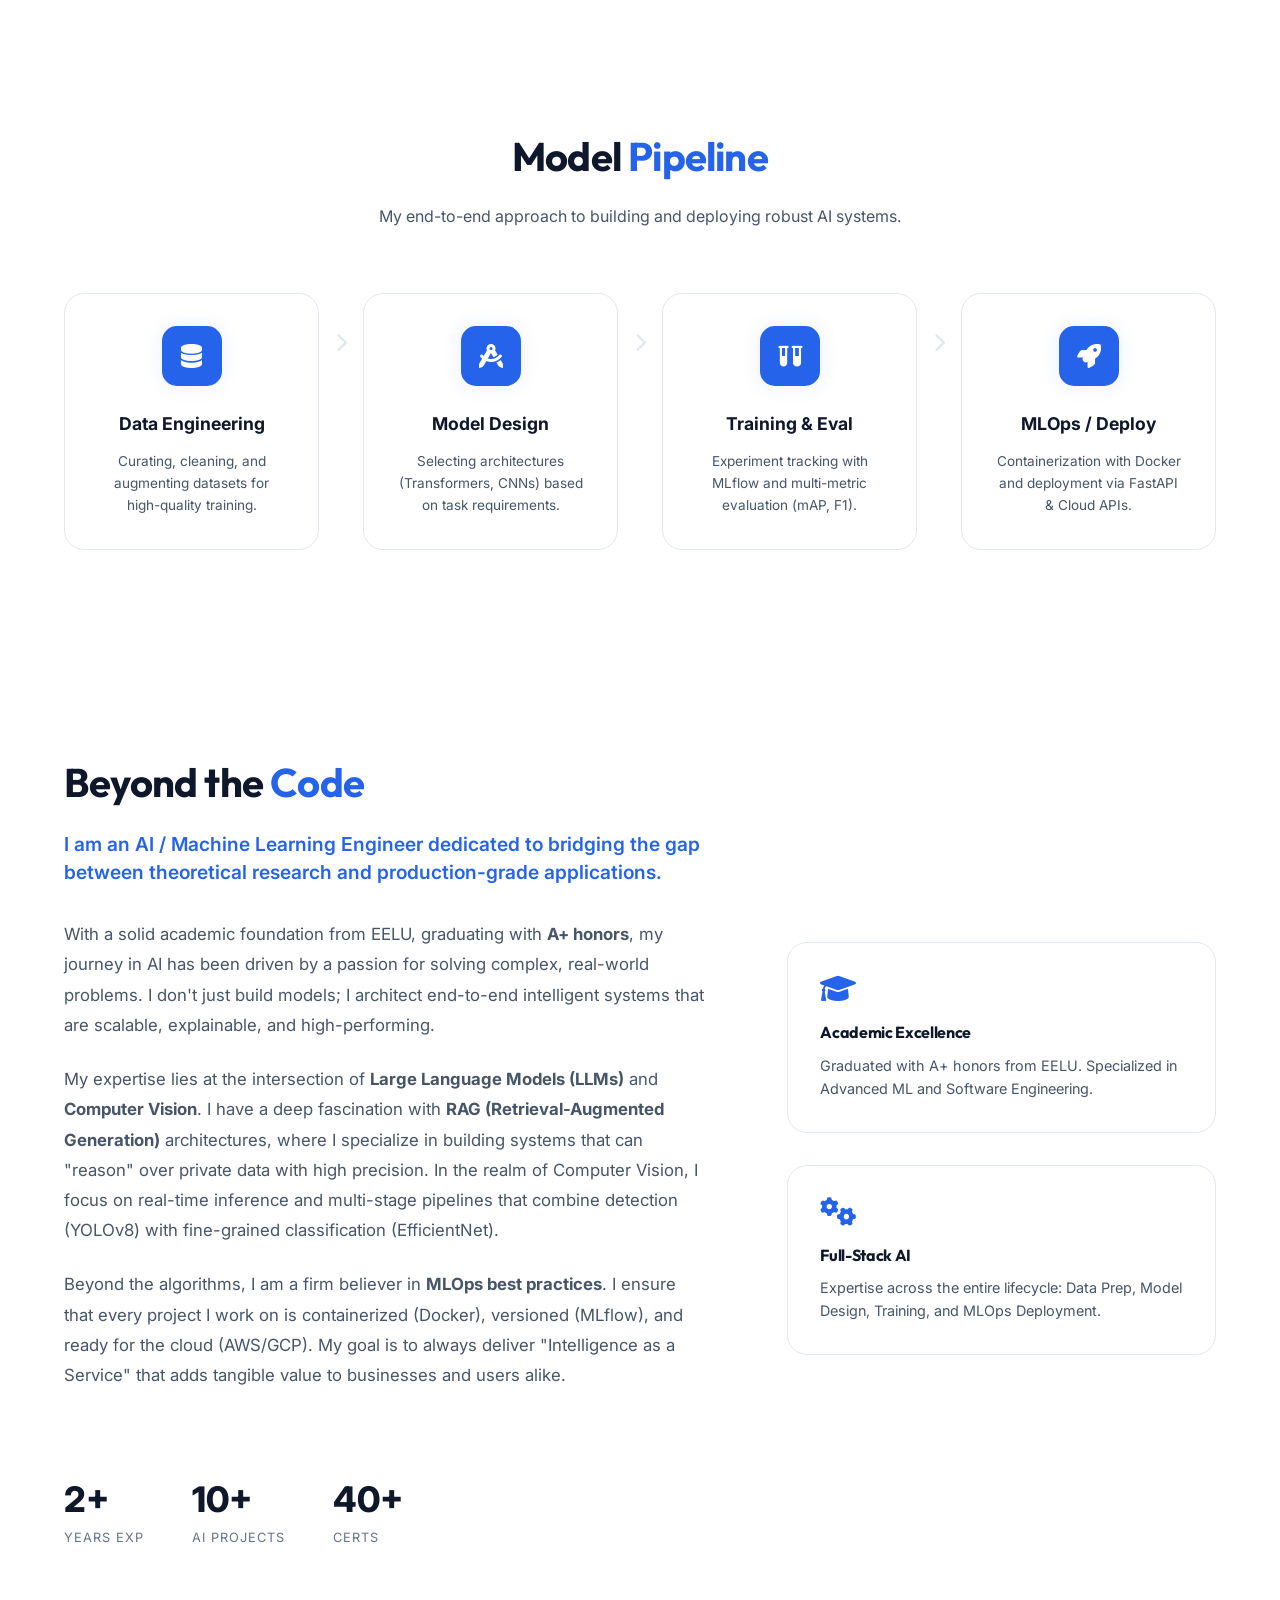
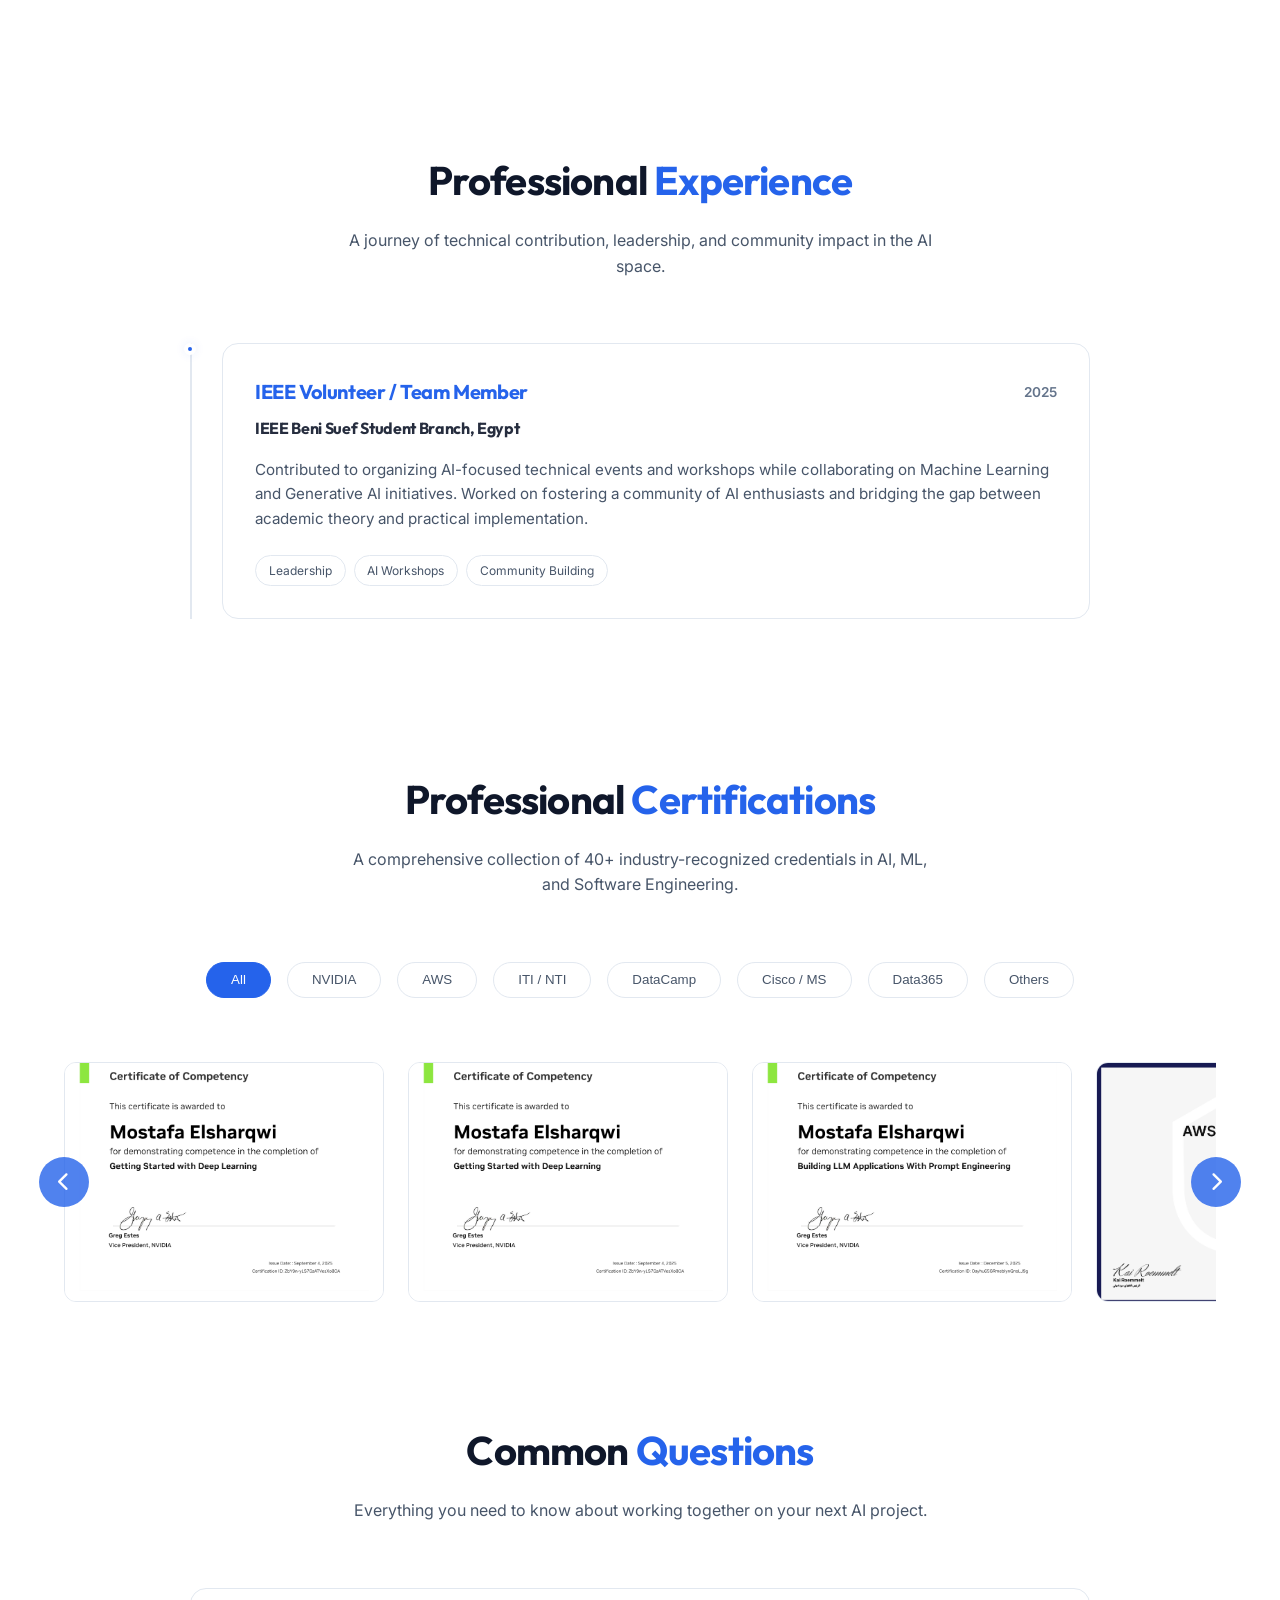
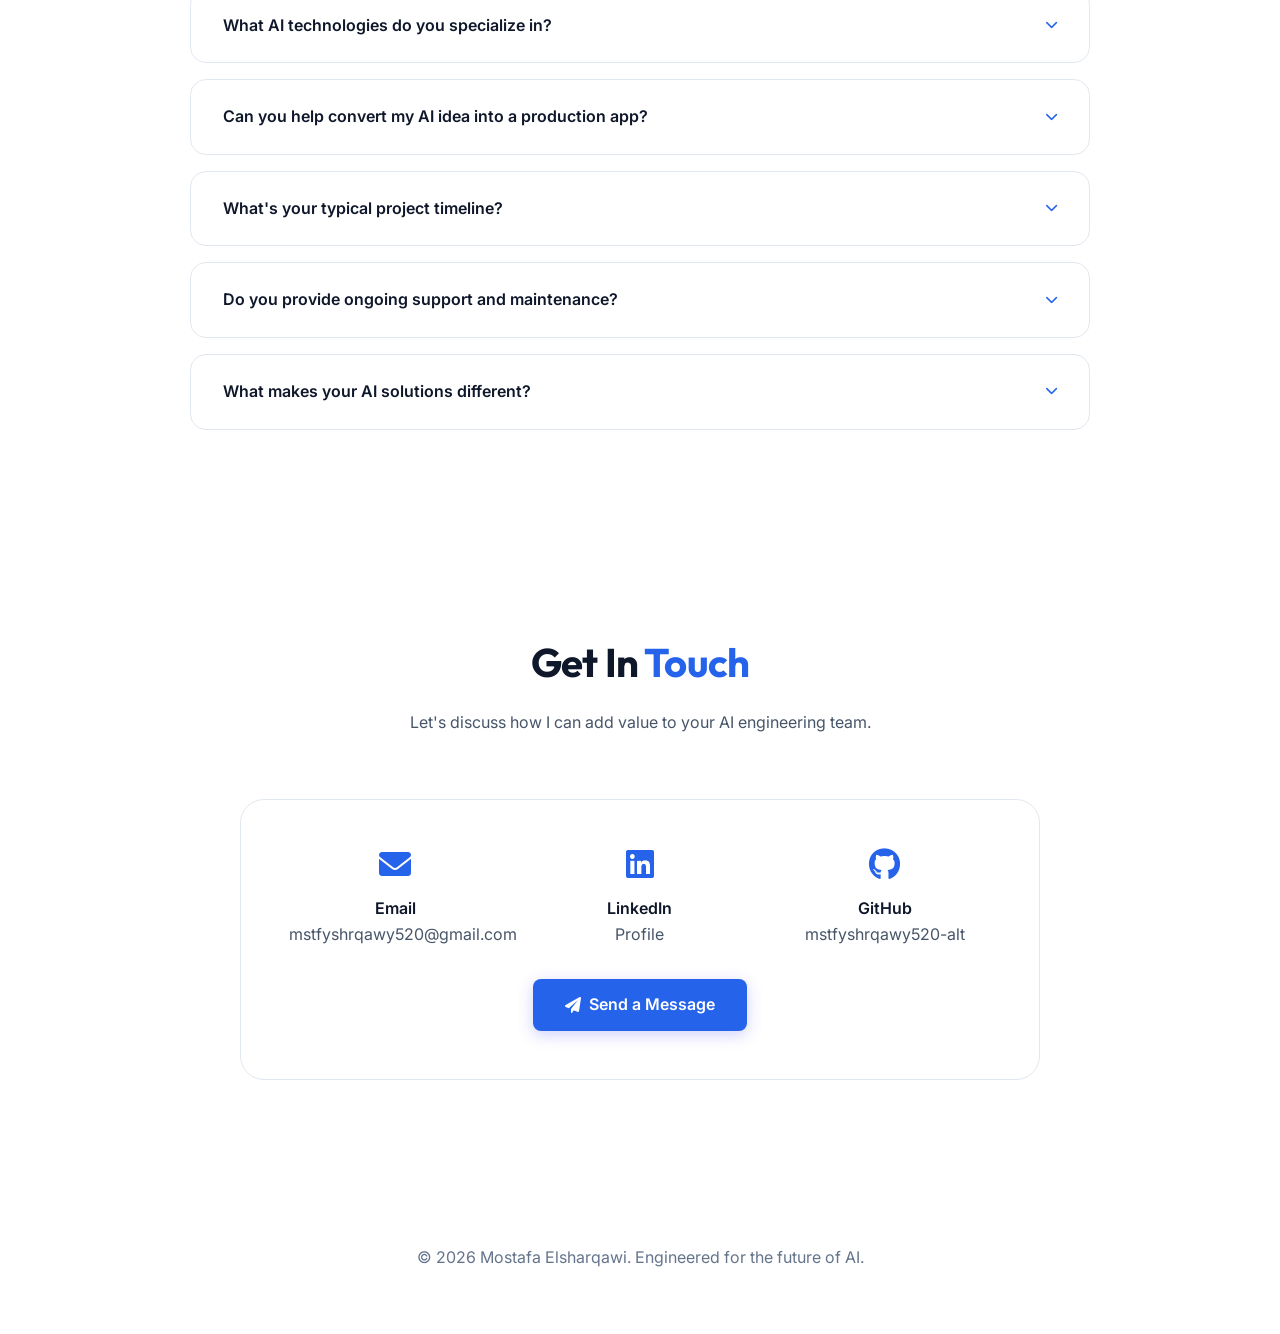
==== commit 2ceb7e94: "Revert: Restore direct links for Specialized Domains and remove dynamic switcher" ====
--- a/index.html
+++ b/index.html
@@ -219,7 +219,7 @@
       </div>
 
       <div class="skills-container">
-        <div class="skill-box reveal domain-card" data-domain="ml" style="cursor: pointer;">
+        <a href="machine-learning.html" class="skill-box reveal" style="text-decoration: none; color: inherit;">
           <div class="skill-visual">
             <img src="assets/categories/cat_ml.png" alt="Machine Learning">
           </div>
@@ -227,11 +227,11 @@
             <i class="fas fa-chart-line" style="font-size: 1.5rem; color: var(--accent); margin-bottom: 1rem;"></i>
             <h4>Machine Learning</h4>
             <p style="font-size: 0.85rem; color: var(--text-secondary);">Predictive modeling, classification, and optimization projects.</p>
-            <span style="display: inline-block; margin-top: 1rem; font-size: 0.8rem; color: var(--accent);">View Projects →</span>
-          </div>
-        </div>
-
-        <div class="skill-box reveal domain-card" data-domain="dl" style="cursor: pointer;">
+            <span style="display: inline-block; margin-top: 1rem; font-size: 0.8rem; color: var(--accent);">View 8+ Projects →</span>
+          </div>
+        </a>
+
+        <a href="deep-learning.html" class="skill-box reveal" style="text-decoration: none; color: inherit;">
           <div class="skill-visual">
             <img src="assets/categories/cat_dl.png" alt="Deep Learning">
           </div>
@@ -239,11 +239,11 @@
             <i class="fas fa-layer-group" style="font-size: 1.5rem; color: var(--accent); margin-bottom: 1rem;"></i>
             <h4>Deep Learning</h4>
             <p style="font-size: 0.85rem; color: var(--text-secondary);">Neural networks, CNNs, GANs, and transfer learning experiments.</p>
-            <span style="display: inline-block; margin-top: 1rem; font-size: 0.8rem; color: var(--accent);">View Projects →</span>
-          </div>
-        </div>
-
-        <div class="skill-box reveal domain-card" data-domain="genai" style="cursor: pointer;">
+            <span style="display: inline-block; margin-top: 1rem; font-size: 0.8rem; color: var(--accent);">View 15+ Projects →</span>
+          </div>
+        </a>
+
+        <a href="generative-ai.html" class="skill-box reveal" style="text-decoration: none; color: inherit;">
           <div class="skill-visual">
             <img src="assets/categories/cat_genai.png" alt="Generative AI">
           </div>
@@ -251,11 +251,11 @@
             <i class="fas fa-magic" style="font-size: 1.5rem; color: var(--accent); margin-bottom: 1rem;"></i>
             <h4>Generative AI</h4>
             <p style="font-size: 0.85rem; color: var(--text-secondary);">LLM fine-tuning, image generation, and multimodal AI agents.</p>
-            <span style="display: inline-block; margin-top: 1rem; font-size: 0.8rem; color: var(--accent);">View Projects →</span>
-          </div>
-        </div>
-
-        <div class="skill-box reveal domain-card" data-domain="nlp" style="cursor: pointer;">
+            <span style="display: inline-block; margin-top: 1rem; font-size: 0.8rem; color: var(--accent);">View 10+ Projects →</span>
+          </div>
+        </a>
+
+        <a href="nlp.html" class="skill-box reveal" style="text-decoration: none; color: inherit;">
           <div class="skill-visual">
             <img src="assets/categories/cat_nlp.png" alt="NLP & Audio">
           </div>
@@ -263,25 +263,9 @@
             <i class="fas fa-language" style="font-size: 1.5rem; color: var(--accent); margin-bottom: 1rem;"></i>
             <h4>NLP & Audio</h4>
             <p style="font-size: 0.85rem; color: var(--text-secondary);">Text analysis, speech-to-text, and semantic understanding systems.</p>
-            <span style="display: inline-block; margin-top: 1rem; font-size: 0.8rem; color: var(--accent);">View Projects →</span>
-          </div>
-        </div>
-      </div>
-
-      <!-- Dynamic Projects Display -->
-      <div id="domain-projects-container" style="display: none; margin-top: 4rem; padding-top: 4rem; border-top: 1px solid var(--border);">
-        <div class="section-header">
-          <h2 id="domain-title" class="section-title">Domain <span class="accent-text">Projects</span></h2>
-          <p id="domain-subtitle" class="section-subtitle">Detailed look at my work in this field.</p>
-        </div>
-        
-        <div id="domain-projects-grid" class="projects-grid">
-          <!-- Projects will be injected here via JS or simple link logic -->
-        </div>
-
-        <div style="text-align: center; margin-top: 3rem;">
-          <a id="domain-full-link" href="#" class="btn btn-outline">Explore Full Domain Page</a>
-        </div>
+            <span style="display: inline-block; margin-top: 1rem; font-size: 0.8rem; color: var(--accent);">View 4+ Projects →</span>
+          </div>
+        </a>
       </div>
     </div>
   </section>
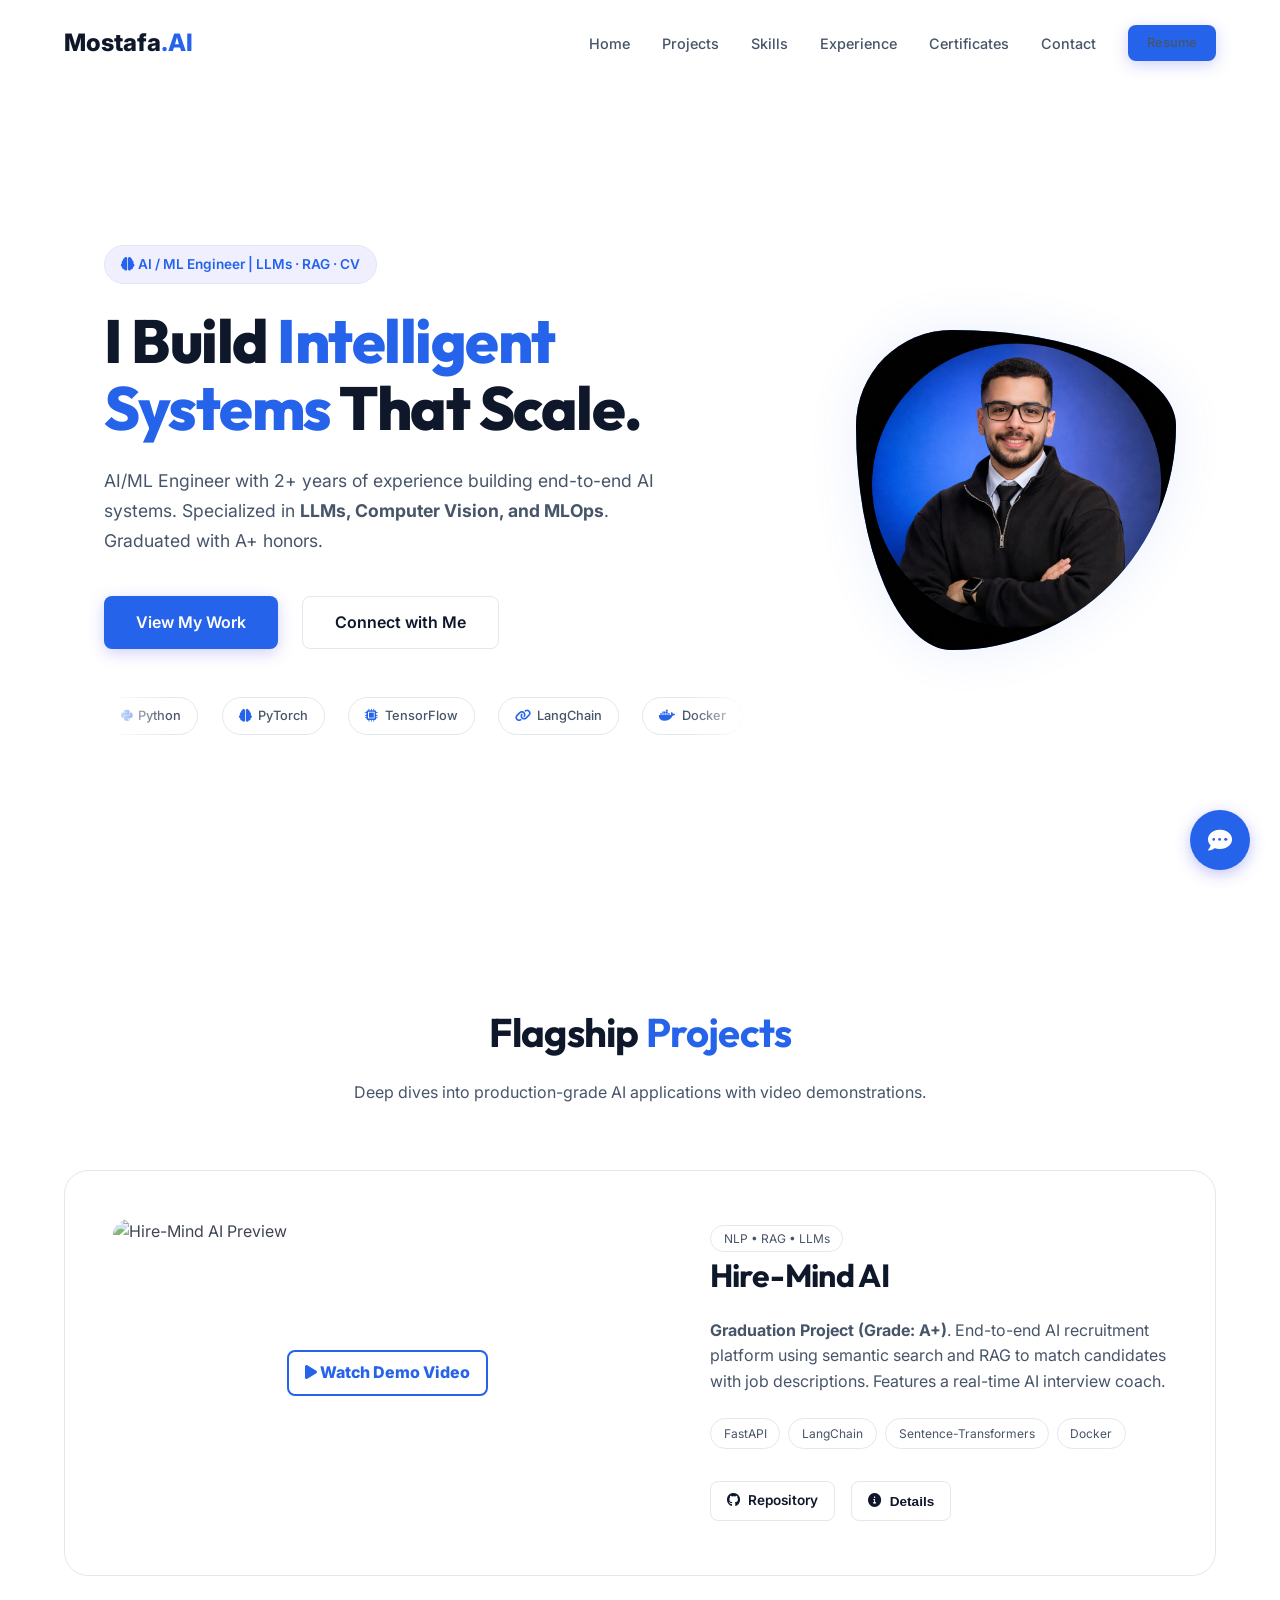
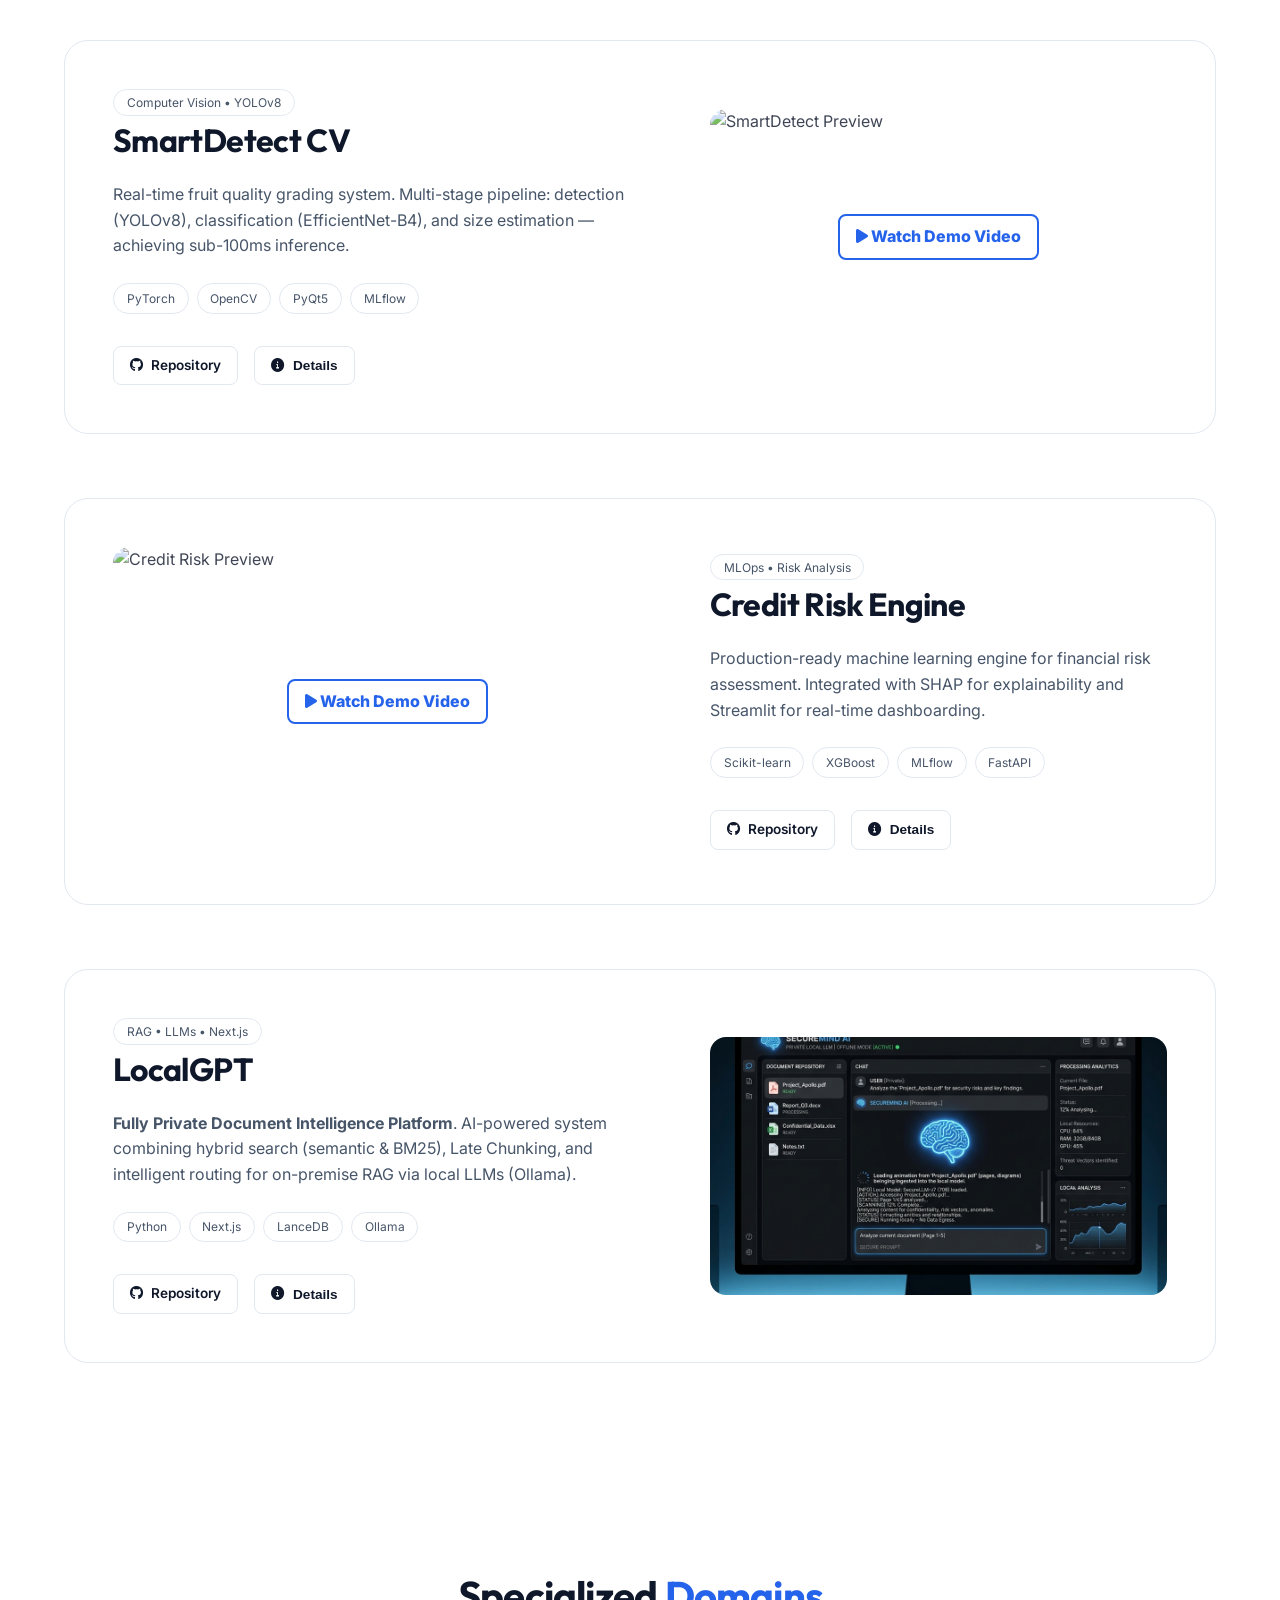
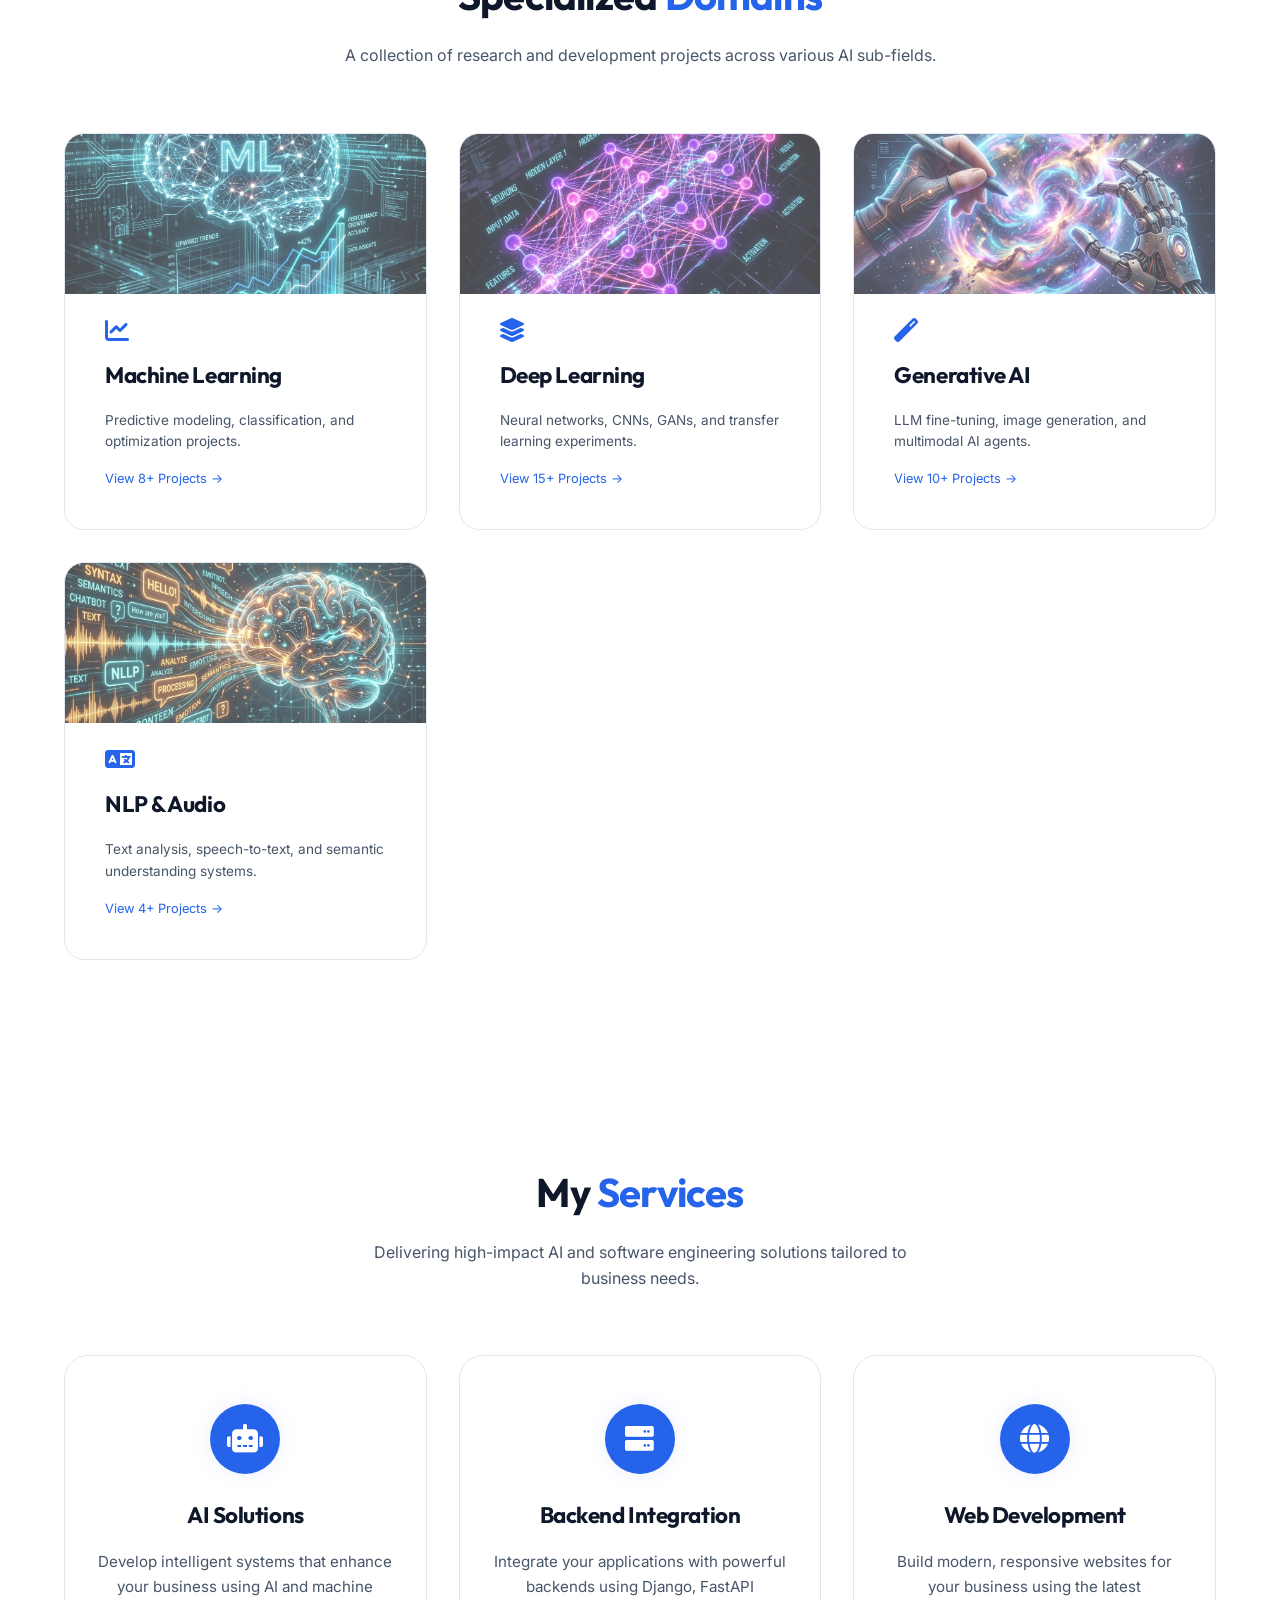
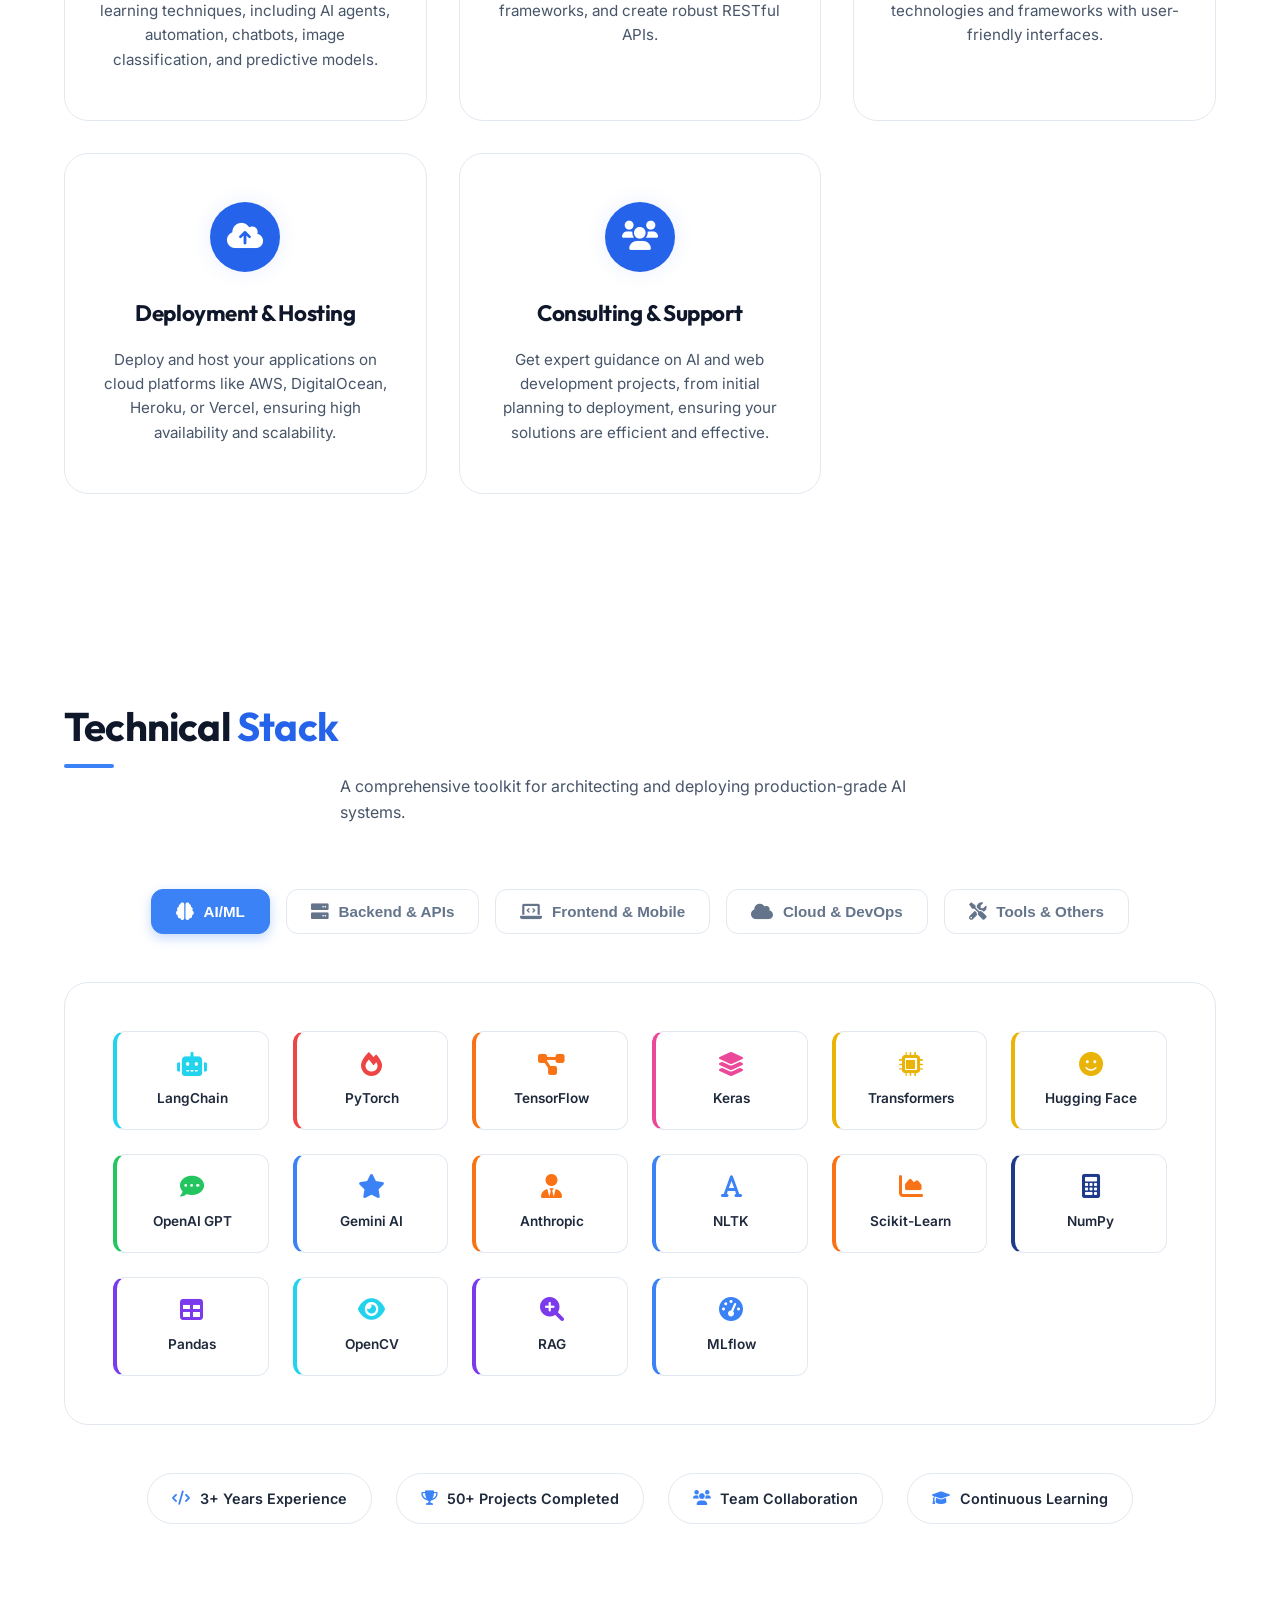
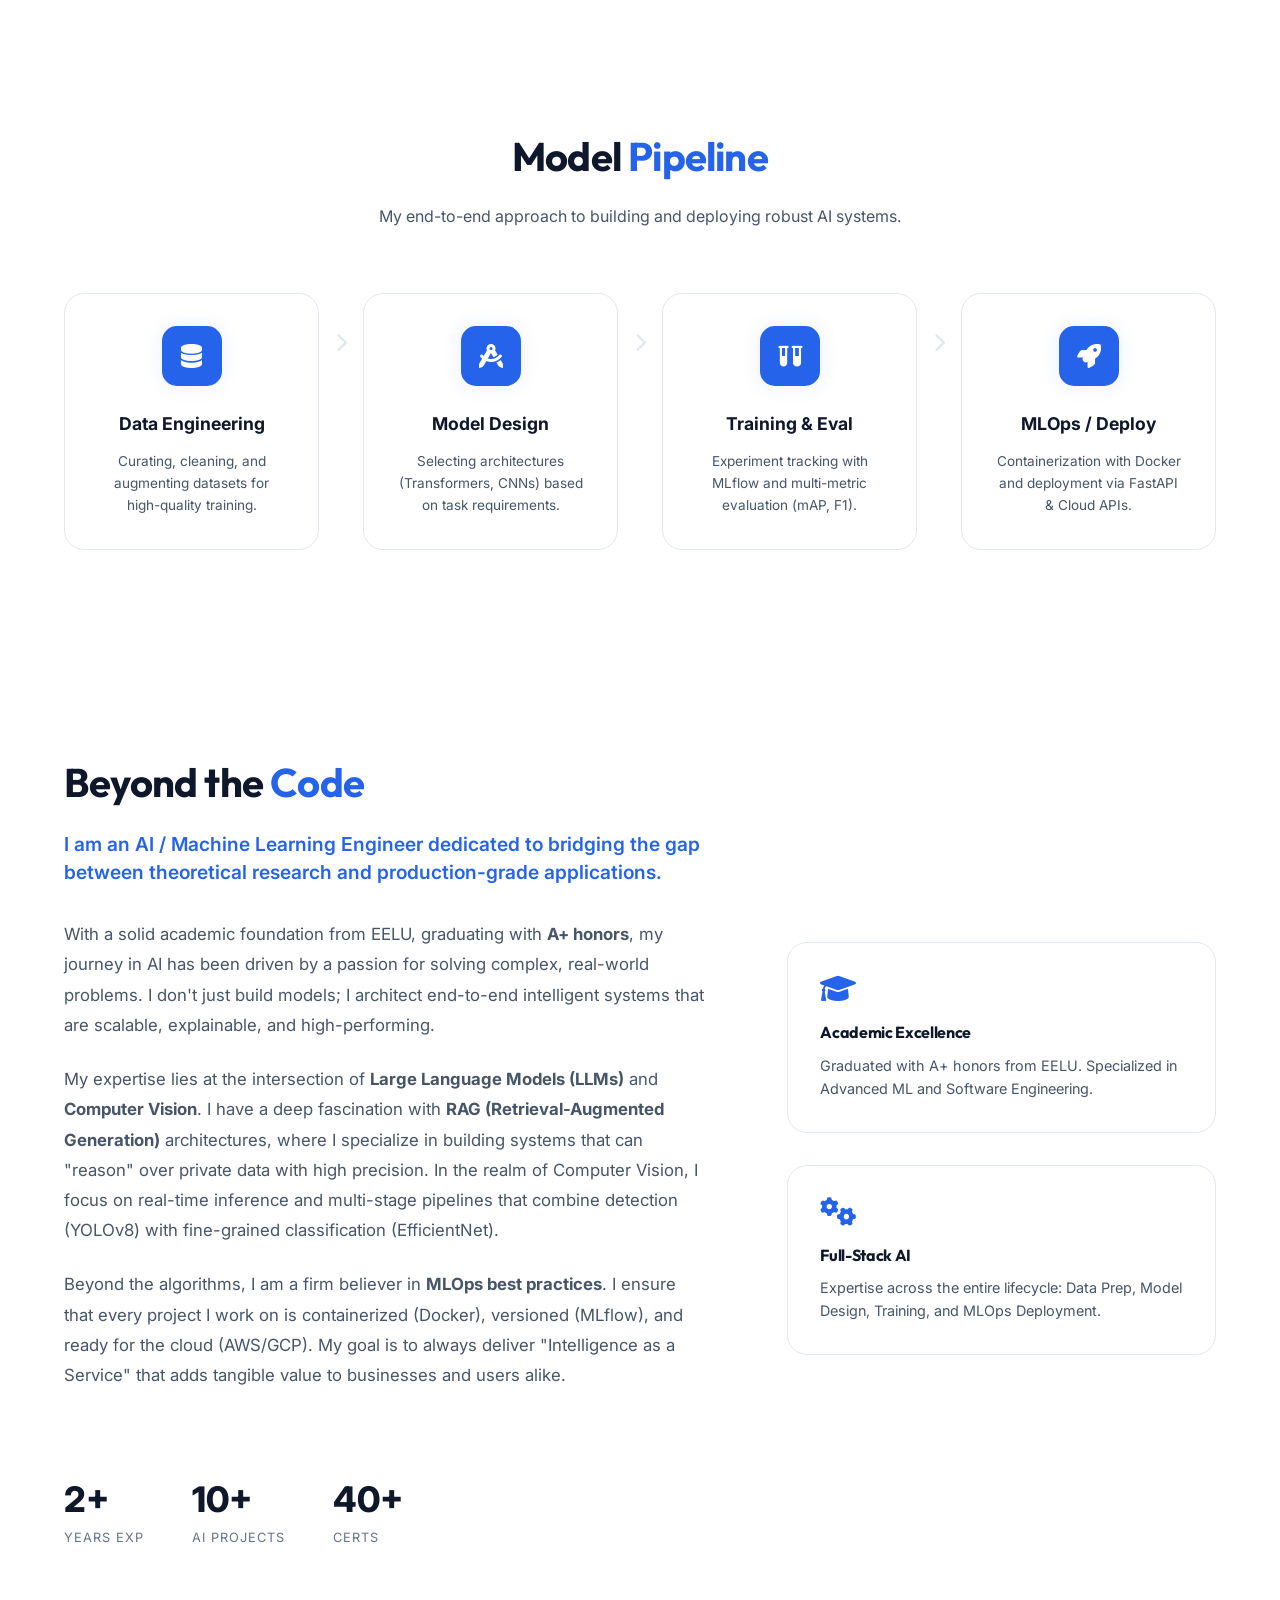
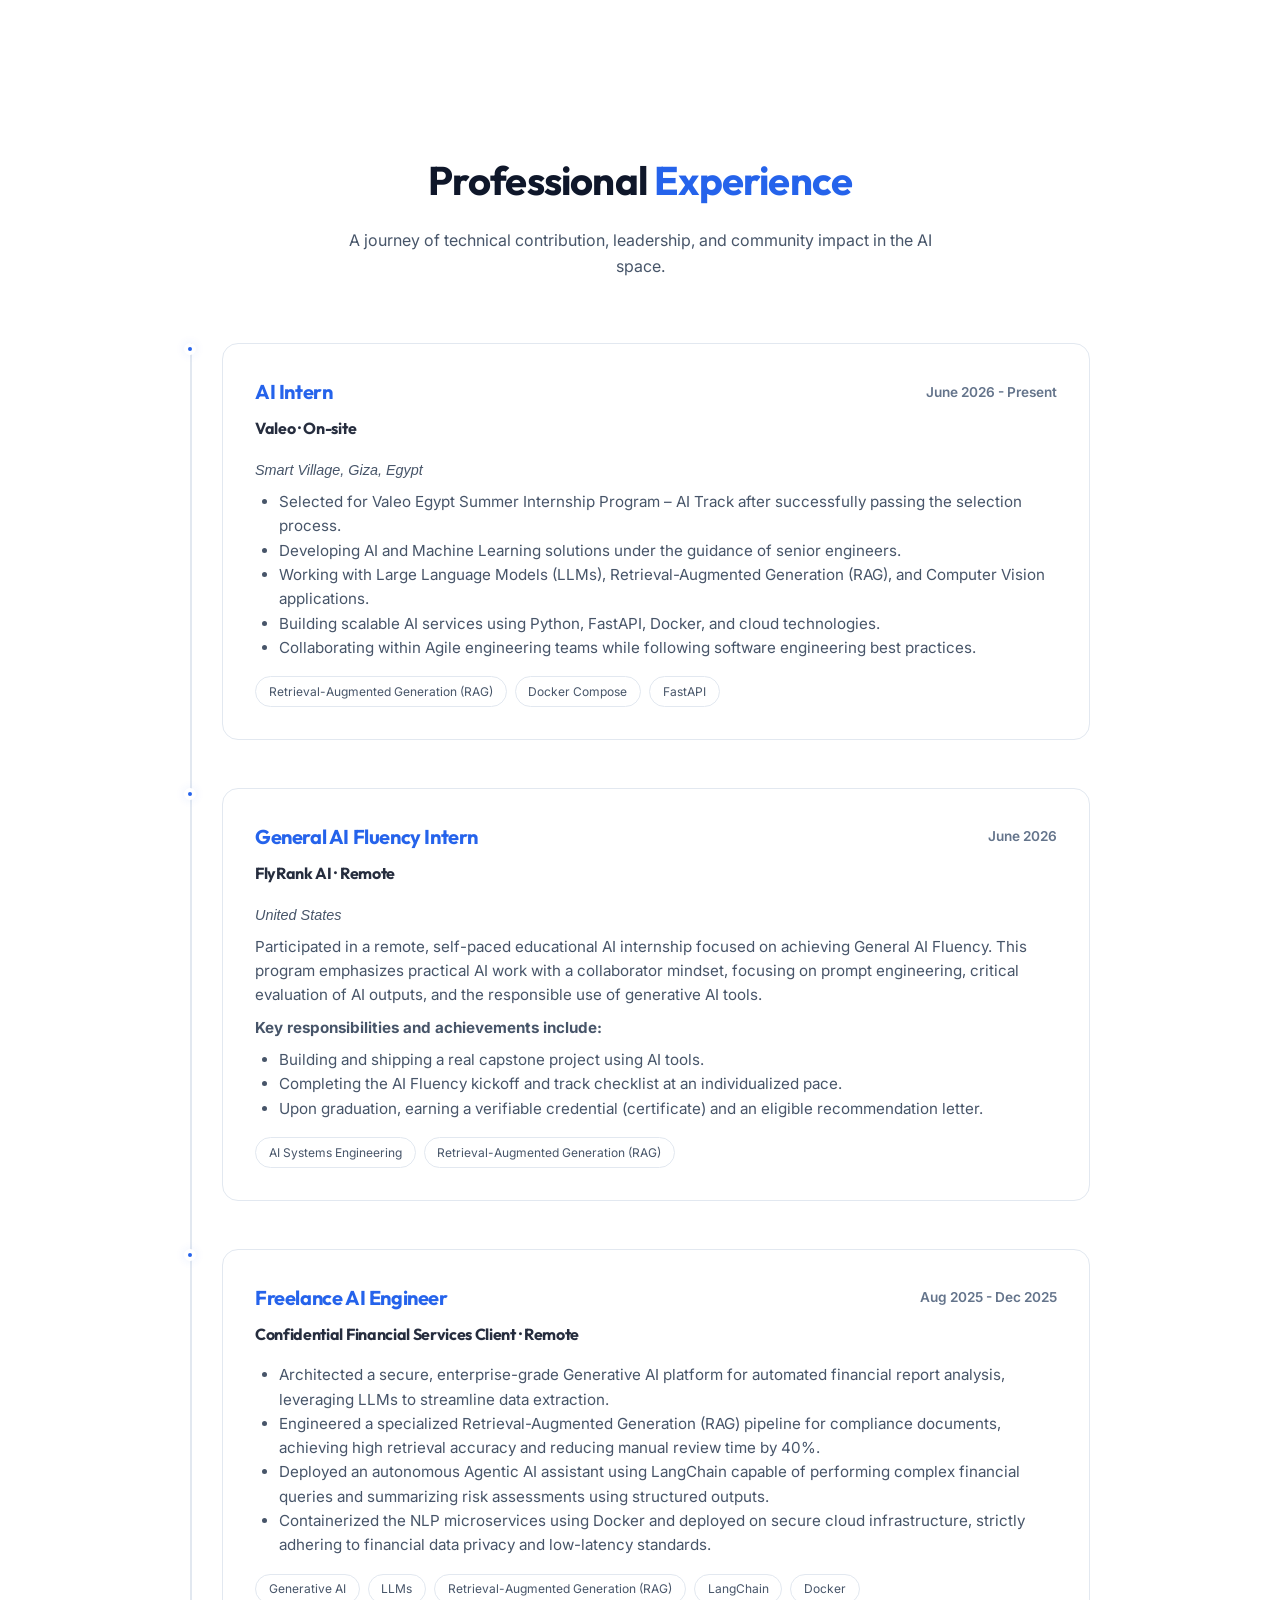
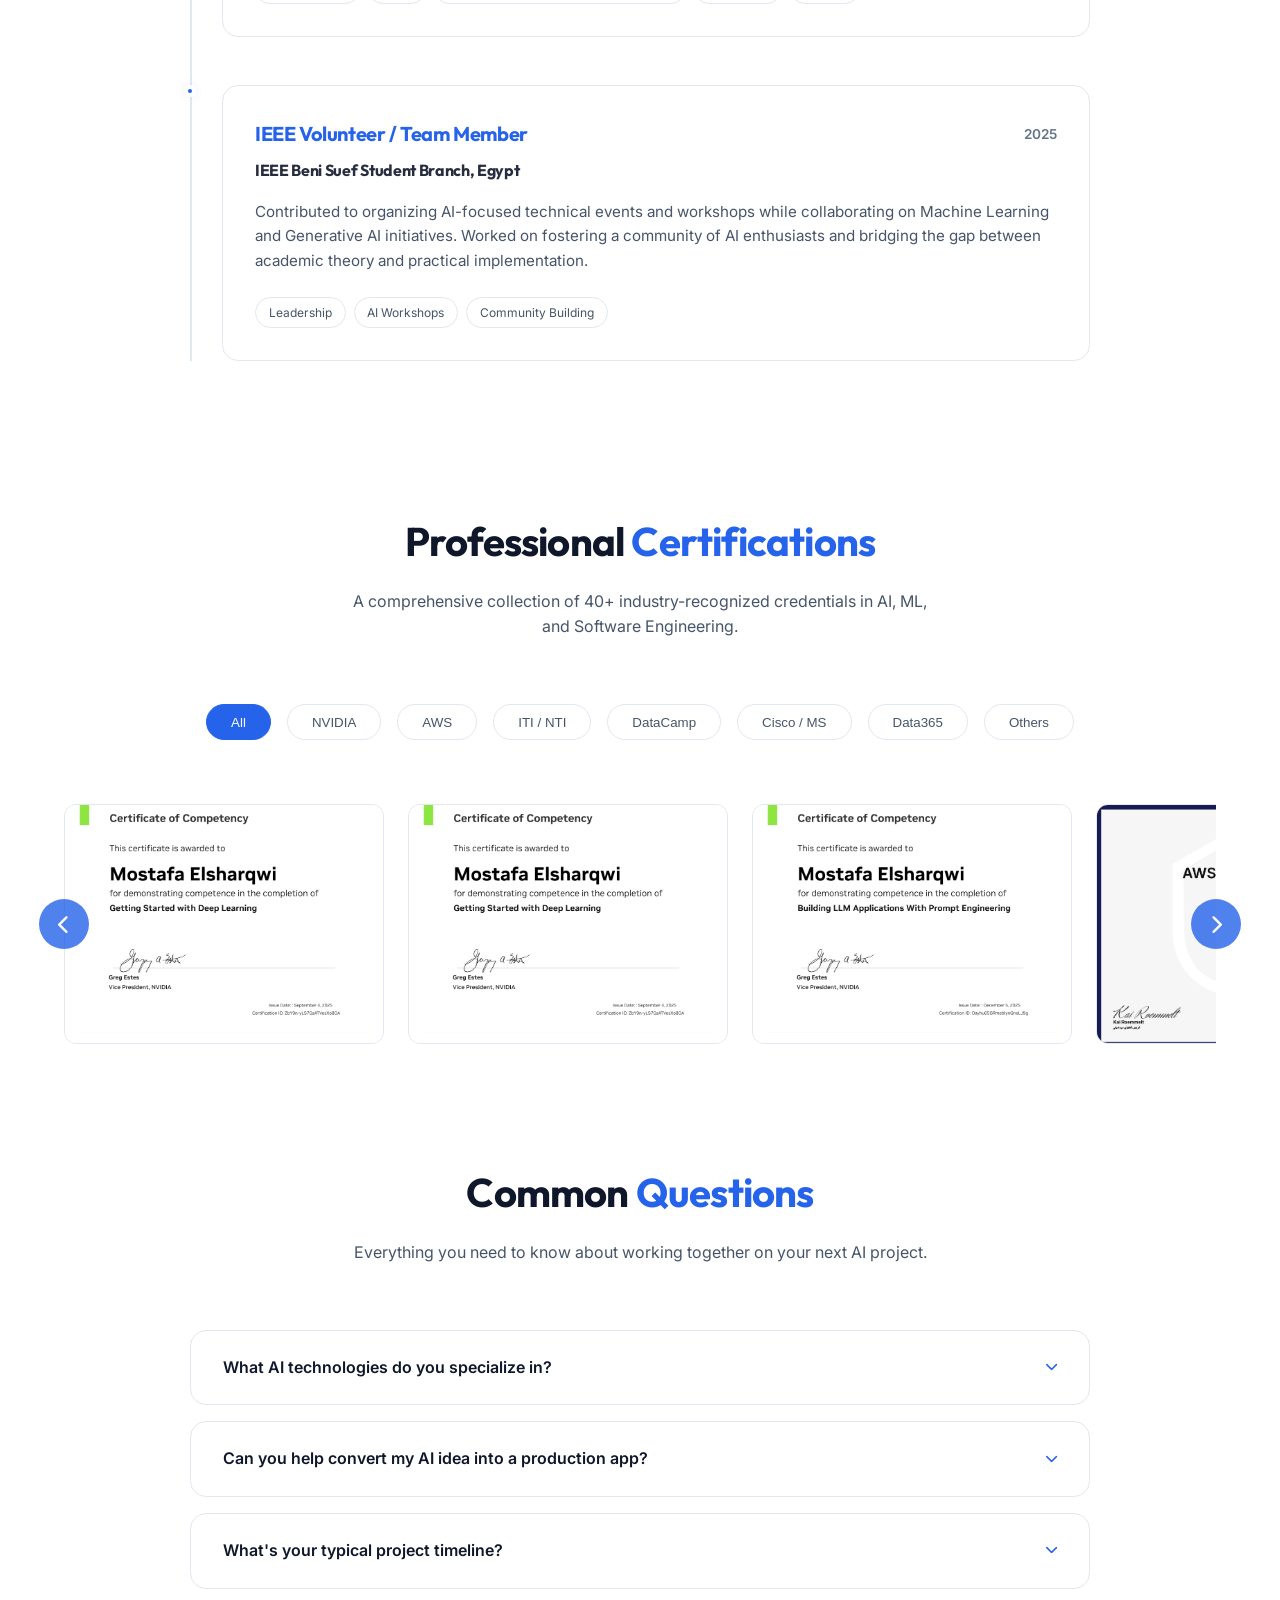
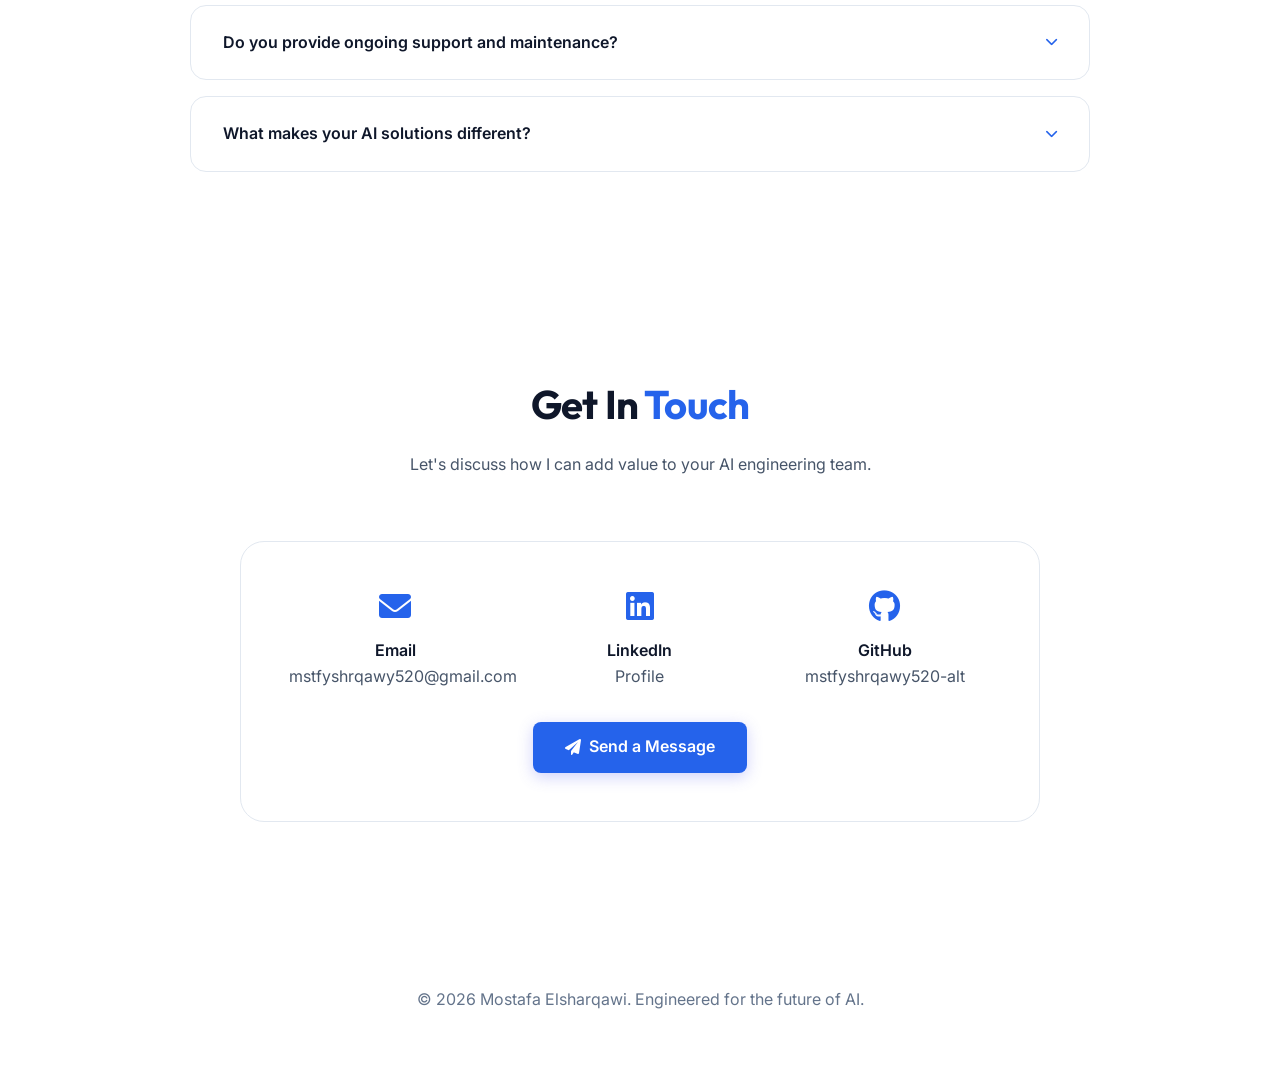
==== commit 779a1321: "Add Valeo, FlyRank AI, and Freelance AI Engineer experiences" ====
--- a/index.html
+++ b/index.html
@@ -689,6 +689,84 @@
           <div class="timeline-marker"></div>
           <div class="timeline-content">
             <div class="timeline-header">
+              <h3>AI Intern</h3>
+              <span class="timeline-date">June 2026 - Present</span>
+            </div>
+            <h4 class="timeline-org">Valeo · On-site</h4>
+            <p class="timeline-desc" style="font-size: 0.9rem; color: var(--text-secondary); margin-bottom: 0.5rem;">
+              <em>Smart Village, Giza, Egypt</em>
+            </p>
+            <div class="timeline-desc" style="margin-bottom: 1rem;">
+              <ul style="list-style-type: disc; margin-left: 1.5rem; color: var(--text-secondary);">
+                <li>Selected for Valeo Egypt Summer Internship Program – AI Track after successfully passing the selection process.</li>
+                <li>Developing AI and Machine Learning solutions under the guidance of senior engineers.</li>
+                <li>Working with Large Language Models (LLMs), Retrieval-Augmented Generation (RAG), and Computer Vision applications.</li>
+                <li>Building scalable AI services using Python, FastAPI, Docker, and cloud technologies.</li>
+                <li>Collaborating within Agile engineering teams while following software engineering best practices.</li>
+              </ul>
+            </div>
+            <div class="timeline-tags">
+              <span class="tag">Retrieval-Augmented Generation (RAG)</span>
+              <span class="tag">Docker Compose</span>
+              <span class="tag">FastAPI</span>
+            </div>
+          </div>
+        </div>
+        <div class="timeline-item">
+          <div class="timeline-marker"></div>
+          <div class="timeline-content">
+            <div class="timeline-header">
+              <h3>General AI Fluency Intern</h3>
+              <span class="timeline-date">June 2026</span>
+            </div>
+            <h4 class="timeline-org">FlyRank AI · Remote</h4>
+            <p class="timeline-desc" style="font-size: 0.9rem; color: var(--text-secondary); margin-bottom: 0.5rem;">
+              <em>United States</em>
+            </p>
+            <div class="timeline-desc" style="margin-bottom: 1rem;">
+              <p style="margin-bottom: 0.5rem;">Participated in a remote, self-paced educational AI internship focused on achieving General AI Fluency. This program emphasizes practical AI work with a collaborator mindset, focusing on prompt engineering, critical evaluation of AI outputs, and the responsible use of generative AI tools.</p>
+              <p style="margin-bottom: 0.5rem;"><strong>Key responsibilities and achievements include:</strong></p>
+              <ul style="list-style-type: disc; margin-left: 1.5rem; color: var(--text-secondary);">
+                <li>Building and shipping a real capstone project using AI tools.</li>
+                <li>Completing the AI Fluency kickoff and track checklist at an individualized pace.</li>
+                <li>Upon graduation, earning a verifiable credential (certificate) and an eligible recommendation letter.</li>
+              </ul>
+            </div>
+            <div class="timeline-tags">
+              <span class="tag">AI Systems Engineering</span>
+              <span class="tag">Retrieval-Augmented Generation (RAG)</span>
+            </div>
+          </div>
+        </div>
+        <div class="timeline-item">
+          <div class="timeline-marker"></div>
+          <div class="timeline-content">
+            <div class="timeline-header">
+              <h3>Freelance AI Engineer</h3>
+              <span class="timeline-date">Aug 2025 - Dec 2025</span>
+            </div>
+            <h4 class="timeline-org">Confidential Financial Services Client · Remote</h4>
+            <div class="timeline-desc" style="margin-bottom: 1rem;">
+              <ul style="list-style-type: disc; margin-left: 1.5rem; color: var(--text-secondary);">
+                <li>Architected a secure, enterprise-grade Generative AI platform for automated financial report analysis, leveraging LLMs to streamline data extraction.</li>
+                <li>Engineered a specialized Retrieval-Augmented Generation (RAG) pipeline for compliance documents, achieving high retrieval accuracy and reducing manual review time by 40%.</li>
+                <li>Deployed an autonomous Agentic AI assistant using LangChain capable of performing complex financial queries and summarizing risk assessments using structured outputs.</li>
+                <li>Containerized the NLP microservices using Docker and deployed on secure cloud infrastructure, strictly adhering to financial data privacy and low-latency standards.</li>
+              </ul>
+            </div>
+            <div class="timeline-tags">
+              <span class="tag">Generative AI</span>
+              <span class="tag">LLMs</span>
+              <span class="tag">Retrieval-Augmented Generation (RAG)</span>
+              <span class="tag">LangChain</span>
+              <span class="tag">Docker</span>
+            </div>
+          </div>
+        </div>
+        <div class="timeline-item">
+          <div class="timeline-marker"></div>
+          <div class="timeline-content">
+            <div class="timeline-header">
               <h3>IEEE Volunteer / Team Member</h3>
               <span class="timeline-date">2025</span>
             </div>
